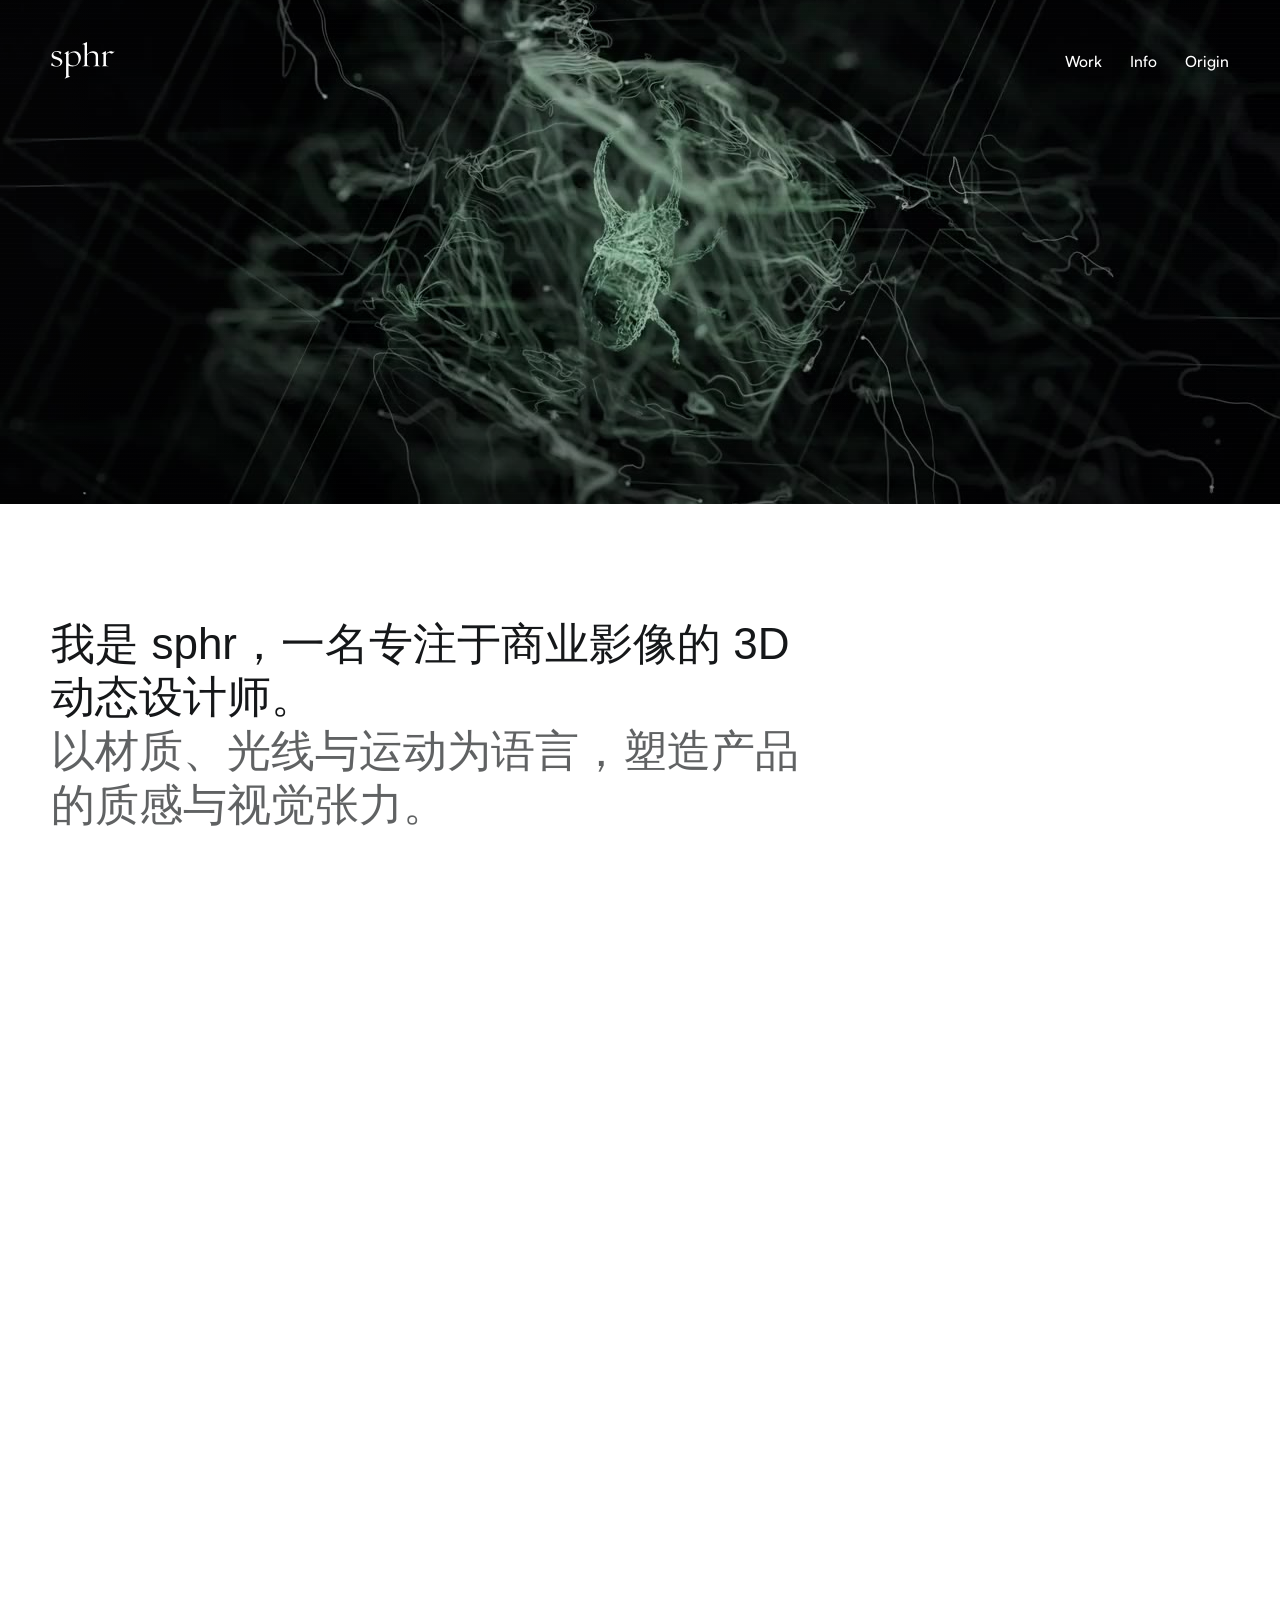
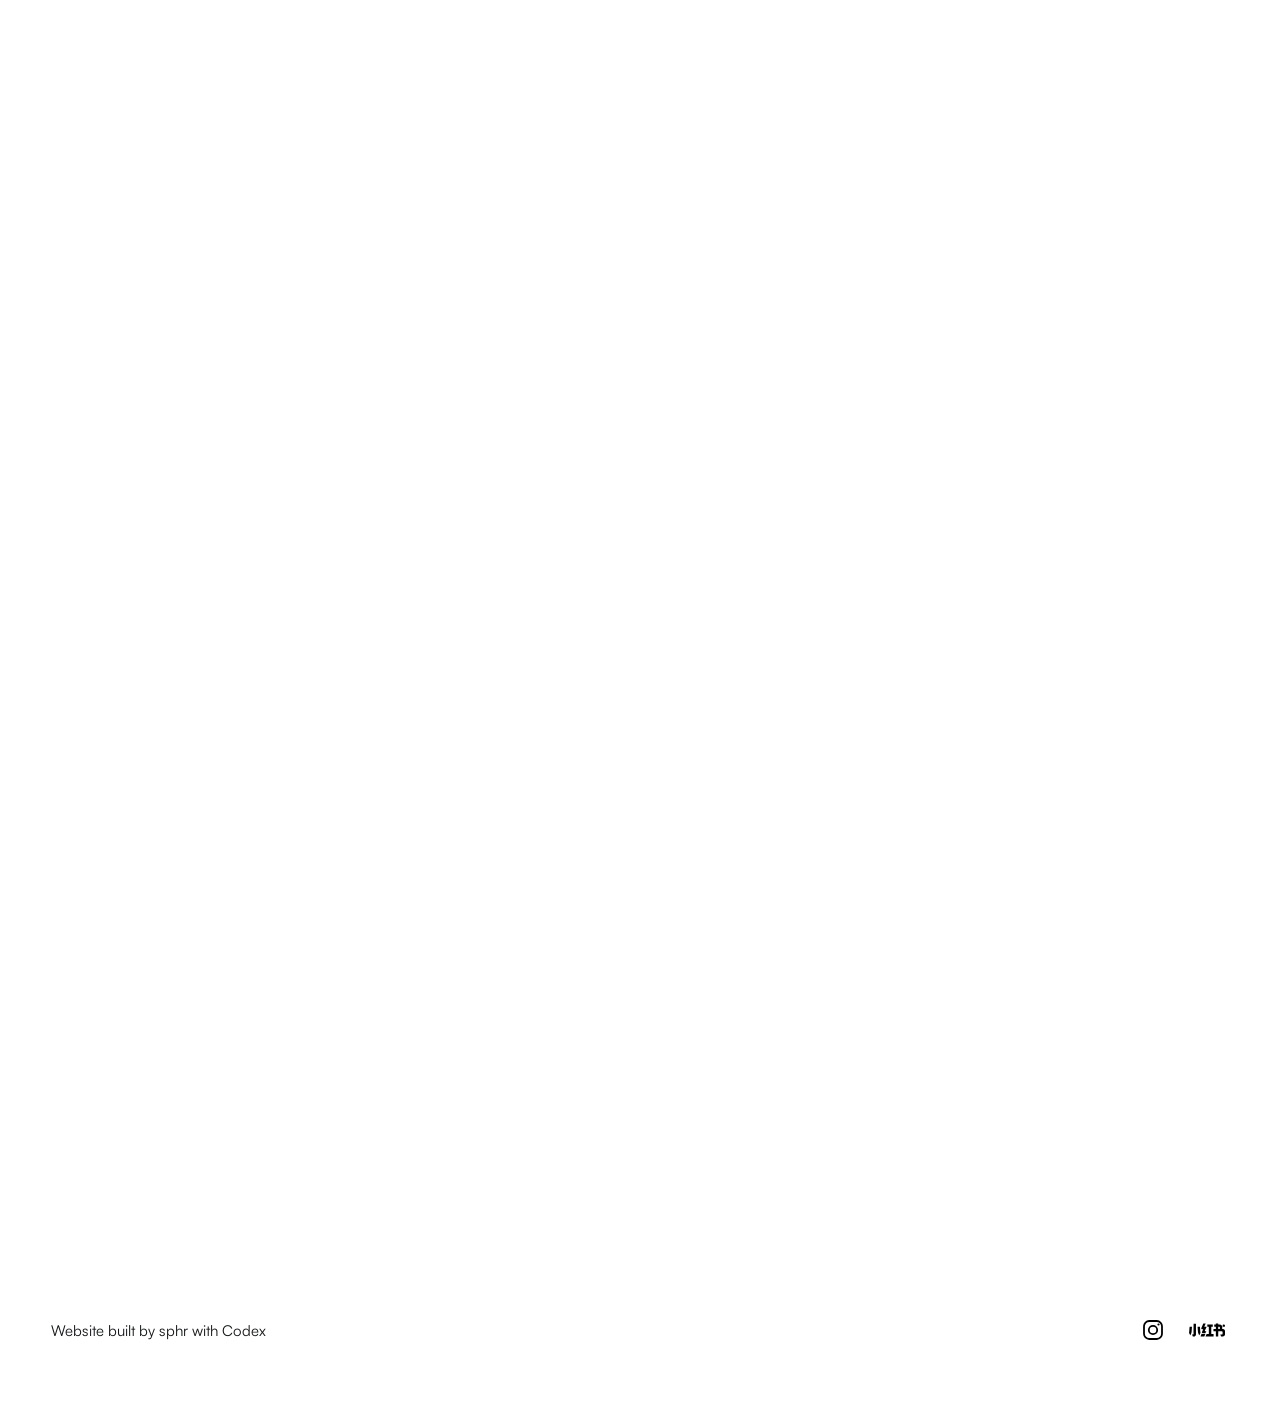
==== index.html @ 4fe64525 "Guard stalled startup and diagnose actual Safari page execution" ====
<!doctype html>
<html lang="zh-CN">
  <head>
    <meta charset="utf-8">
    <meta name="viewport" content="width=device-width, initial-scale=1">
    <title>sphr</title>
    <meta name="description" content="LvSchopenhauer's cinematic personal portfolio for design, technology and moving image work.">
    <link rel="icon" href="/assets/sphr.svg" type="image/svg+xml">
    <link rel="stylesheet" href="/css/styles.css?v=20261030-release">
    <link rel="stylesheet" href="/css/typography.css?v=20261030-release">
  </head>
  <body>
    <header class="site-header" data-header>
      <a class="brand" href="/" aria-label="Back to home">
        <img src="/assets/sphr.svg" alt="Sphr">
      </a>
      <button class="menu-toggle" type="button" aria-label="Toggle navigation" aria-expanded="false" aria-controls="primary-navigation" data-menu-toggle>
        <span></span>
        <span></span>
        <span></span>
      </button>
      <nav class="site-nav" id="primary-navigation" aria-label="Primary navigation" data-site-nav>
        <a href="/#moving">Work</a>
        <a href="/info">Info</a>
        <a href="/origin">Origin</a>
      </nav>
    </header>

    <main id="top" data-home-page>
      <section class="hero" aria-label="Portfolio hero">
        <div class="hero-media" data-hero-media aria-hidden="true">
          <video muted loop playsinline preload="none" poster="/assets/hero-poster.jpg">
            <source data-src="/assets/hero_new_compressed.mp4" type="video/mp4">
          </video>
          <div class="scanlines"></div>
        </div>
      </section>

      <section id="content" class="intro reveal">
        <h1>我是 sphr，一名专注于商业影像的 3D 动态设计师。</h1>
        <p>
          以材质、光线与运动为语言，塑造产品的质感与视觉张力。
        </p>
      </section>

      <section id="moving" class="work-grid" aria-label="Selected work">
        <article class="project-card reveal" data-project="eqlz" data-reveal="repeat-from-top">
          <a href="/eqlz">
            <span class="thumb cover-1"></span>
            <span class="caption">
              <strong>EQLZ</strong>
              <em>2023 Multidimensional</em>
            </span>
          </a>
        </article>
        <article class="project-card reveal" data-project="supernova" data-reveal="repeat-from-top">
          <a href="/supernova">
            <span class="thumb cover-2"></span>
            <span class="caption">
              <strong>Adidas</strong>
              <em>Supernova 2024</em>
            </span>
          </a>
        </article>
        <article class="project-card reveal" data-project="kolon" data-reveal="repeat-from-top">
          <a href="/kolon">
            <span class="thumb cover-3"></span>
            <span class="caption">
              <strong>KOLON</strong>
              <em>Move Alpha</em>
            </span>
          </a>
        </article>
        <article class="project-card reveal" data-project="auto" data-reveal="repeat-from-top">
          <a href="/auto">
            <span class="thumb cover-4"></span>
            <span class="caption">
              <strong>Auto China</strong>
              <em>ID.CODE</em>
            </span>
          </a>
        </article>
        <article class="project-card reveal" data-project="helena" data-reveal="repeat-from-top">
          <a href="/helena">
            <span class="thumb cover-5"></span>
            <span class="caption">
              <strong>Helena Rubinstein</strong>
              <em>Countdown Gift Box</em>
            </span>
          </a>
        </article>
        <article class="project-card reveal" data-project="361" data-reveal="repeat-from-top">
          <a href="/361">
            <span class="thumb cover-6"></span>
            <span class="caption">
              <strong>361</strong>
              <em>Breathing underwater</em>
            </span>
          </a>
        </article>
      </section>

      <section id="immersive" class="statement reveal">
        <h2>
          我的实践来自运动、汽车与美妆等领域的商业项目，参与内容涵盖视觉开发、动态图形、特效模拟、灯光渲染与后期合成。
          <span>我也持续通过个人实验，探索 3D 与 AI 辅助影像的制作方法。</span>
        </h2>
      </section>

      <footer class="home-footer" data-home-footer>
        <p class="credit">Website built by sphr with Codex</p>
        <nav class="social-links" aria-label="Social links">
          <a class="social-link-instagram" href="https://www.instagram.com/fbmarkkk/" target="_blank" rel="noopener noreferrer" aria-label="Instagram">
            <img src="/assets/social-instagram.svg" alt="" width="24" height="24">
          </a>
          <a class="social-link-xiaohongshu" href="https://xhslink.cn/o/3bJI2GT29qv" target="_blank" rel="noopener noreferrer" aria-label="小红书">
            <img src="/assets/social-xiaohongshu.svg" alt="" width="36" height="36">
          </a>
        </nav>
      </footer>

    </main>

    <main class="origin-page" data-origin-page hidden>
      <section class="origin-hero" aria-label="sphr origin">
        <p class="origin-index">Why Sphr</p>
        <div class="origin-hero-copy">
          <h1>
            <span class="latin">sphr</span> 来自 <span class="latin">Schopenhauer</span>。对我来说，他不只是一个我读过的哲学家。他更像是一个入口——让我第一次意识到，世界可以被用另一种角度观看。通过他，我开始重新理解欲望、痛苦、死亡和艺术。很多原本抽象的东西，变得更近、更重，也更真实。
          </h1>
        </div>
        <figure class="origin-hero-figure">
          <img src="/assets/origin/schopenhauer-portrait.jpg" alt="Arthur Schopenhauer portrait photograph by J. Schaefer, 1859">
        </figure>
      </section>
    </main>

    <main class="info-page" data-info-page hidden>
      <section class="info-portal" aria-label="Independent projects">
        <a class="verse-portal" href="https://verse.sphr.top/" target="_blank" rel="noopener noreferrer" aria-label="打开 Verse，另一个个人项目（新窗口）">
          <span class="verse-object" aria-hidden="true">
            <span class="verse-shadow"></span>
            <span class="verse-cube">
              <span class="verse-cube-face verse-cube-front"><span>v.</span></span>
              <span class="verse-cube-face verse-cube-back"></span>
              <span class="verse-cube-face verse-cube-right"></span>
              <span class="verse-cube-face verse-cube-left"></span>
              <span class="verse-cube-face verse-cube-top"></span>
              <span class="verse-cube-face verse-cube-bottom"></span>
            </span>
          </span>
          <span class="verse-label">
            <span class="verse-name">Verse <svg viewBox="0 0 16 16" aria-hidden="true"><path d="M4 12 12 4M4 4h8v8"/></svg></span>
            <span class="verse-address">verse.sphr.top</span>
          </span>
        </a>
      </section>
    </main>

    <main class="admin-page" data-admin-page hidden><p class="editor-loading">正在载入作品编辑器…</p></main>

    <main class="project-page" data-project-page hidden>
      <section class="project-hero" aria-label="Project motion preview">
        <div class="project-visual" data-project-visual>
          <img src="/assets/head2.png" alt="" data-project-image>
          <div class="scanlines"></div>
        </div>
        <a class="project-scroll" href="#project-story" aria-label="Scroll to project story"></a>
      </section>

      <section id="project-story" class="project-story">
        <h1>
          <span data-project-title>Project Title</span>
          <em data-project-service>Project Type</em>
        </h1>
        <div class="project-copy">
          <p data-project-copy>
            A focused project story about the approach, production logic and
            visual system.
          </p>
          <p data-project-secondary>
            The visual direction moves from fast experiments into a precise
            system: composition, material, motion rhythm and interface behavior
            are tested before the final experience is assembled.
          </p>
        </div>
        <div class="project-video iframe-wrapper standard-play">
          <iframe
            title="vimeo-player"
            data-project-video
            src="about:blank"
            width="640"
            height="360"
            frameborder="0"
            referrerpolicy="strict-origin-when-cross-origin"
            allow="autoplay; fullscreen; picture-in-picture; clipboard-write; encrypted-media; web-share"></iframe>
        </div>
      </section>

      <section class="project-custom-blocks" data-project-blocks hidden></section>

      <nav class="project-return" aria-label="Project navigation">
        <a href="/">回到主页</a>
      </nav>

    </main>

    <script id="startup-guard">
      (function () {
        var state = window.__sphrStartup = { version: '20261030-safari-startup', stage: 'html-ready', errors: [], fallback: false };
        function record(message, source) {
          if (state.errors.length >= 6) return;
          state.errors.push({ message: String(message || 'Unknown script error').slice(0, 240), source: source || '' });
        }
        window.addEventListener('error', function (event) {
          var target = event.target;
          if (target && target.tagName === 'SCRIPT') {
            record('Script resource failed', (target.getAttribute('src') || '').split('?')[0]);
          } else if (event.message) {
            record(event.message, event.filename && event.filename.indexOf(location.origin) === 0 ? event.filename.slice(location.origin.length).split('?')[0] : '');
          }
        }, true);
        window.addEventListener('unhandledrejection', function (event) {
          record(event.reason && event.reason.message ? event.reason.message : event.reason);
        });
        setTimeout(function () {
          if (document.body.classList.contains('loaded')) return;
          state.fallback = true;
          document.body.classList.add('loaded');
          var reveals = document.querySelectorAll('[data-home-page] .reveal');
          for (var index = 0; index < reveals.length; index++) reveals[index].classList.add('visible');
        }, 8000);
      }());
    </script>
    <script type="module" src="/js/main.js?v=20261030-safari-startup"></script>
  </body>
</html>
---- css/styles.css ----
@font-face {
  font-family: "Satoshi";
  src: url("/assets/fonts/satoshi/Satoshi-Light.woff2") format("woff2");
  font-weight: 300;
  font-style: normal;
  font-display: swap;
}

@font-face {
  font-family: "Satoshi";
  src: url("/assets/fonts/satoshi/Satoshi-Regular.woff2") format("woff2");
  font-weight: 400;
  font-style: normal;
  font-display: swap;
}

@font-face {
  font-family: "Satoshi";
  src: url("/assets/fonts/satoshi/Satoshi-Medium.woff2") format("woff2");
  font-weight: 500;
  font-style: normal;
  font-display: swap;
}

:root {
  --ink: #151719;
  --muted: rgba(21, 23, 25, 0.68);
  --paper: #fff;
  --white: #fff;
  --line: rgba(21, 23, 25, 0.18);
  --accent: #fe8076;
  --origin-bg: #191919;
  --origin-fg: #a3a3a3;
  --ease: cubic-bezier(0.165, 0.84, 0.44, 1);
  --pingfang: "PingFang SC", "PingFang TC", "Microsoft YaHei", "Noto Sans CJK SC", Arial, sans-serif;
  --satoshi: Satoshi, "Satoshi Regular", var(--pingfang);
}

.local-edit-link { position: fixed; bottom: 22px; right: 24px; z-index: 50; padding: 10px 16px; border: 1px solid #ffffff50; border-radius: 6px; color: #fff; background: #171b18dd; font: 12px/1.5 var(--satoshi); backdrop-filter: blur(10px); }
.local-edit-link[hidden] { display: none; }
.project-media-caption { margin: 12px 0 0; font: 13px/1.7 var(--pingfang); color: #b0b0b0; text-align: center; }
.project-video[hidden] { display: none; }
.editor-preview { scroll-behavior: auto; }

* {
  box-sizing: border-box;
}

html {
  scroll-behavior: smooth;
  overflow-x: hidden;
}

body {
  margin: 0;
  font-family: var(--satoshi);
  background: var(--paper);
  color: var(--ink);
  opacity: 0;
  overflow-x: hidden;
  transition: opacity 600ms ease;
}

body.loaded {
  opacity: 1;
}

body.project-active {
  background: #000;
}

body.origin-active {
  background: var(--origin-bg);
}

body.info-active {
  background: #191919;
}

body.admin-active {
  background: #f4f1eb;
}

html.menu-open,
body.menu-open {
  overflow: hidden;
}

a {
  color: inherit;
  text-decoration: none;
}

img {
  display: block;
  width: 100%;
}

.site-header {
  position: fixed;
  inset: 0 0 auto;
  z-index: 30;
  display: flex;
  align-items: center;
  justify-content: space-between;
  gap: 28px;
  padding: clamp(24px, 4vw, 42px) clamp(20px, 4vw, 52px);
  color: var(--white);
  pointer-events: none;
  transition: color 350ms ease, transform 650ms var(--ease), opacity 650ms var(--ease);
  transform: translateY(-24px);
  opacity: 0;
}

body.loaded .site-header {
  transform: translateY(0);
  opacity: 1;
}

.site-header.on-paper,
.site-header.case-mode {
  color: var(--ink);
}

body.project-active .site-header {
  color: var(--white);
}

body.origin-active .site-header {
  color: var(--origin-fg);
}

body.info-active .site-header {
  color: var(--white);
}

body.admin-active .site-header {
  color: var(--ink);
}

.brand {
  pointer-events: auto;
}

.brand {
  display: block;
  width: clamp(62px, 5vw, 82px);
  position: relative;
  z-index: 32;
  transition: opacity 300ms ease;
}

.brand img {
  display: block;
  width: 100%;
  height: auto;
  filter: invert(1);
  transition: filter 350ms ease;
}

.site-header.on-paper .brand img {
  filter: none;
}

body.origin-active .brand img {
  opacity: 0;
}

body.origin-active .brand::after {
  content: "";
  position: absolute;
  inset: 0;
  background: var(--origin-fg);
  mask: url("/assets/sphr.svg") center / contain no-repeat;
  -webkit-mask: url("/assets/sphr.svg") center / contain no-repeat;
  pointer-events: none;
}

body.info-active .site-header.on-paper .brand img,
body.info-active .brand img {
  opacity: 1;
  filter: invert(1);
}

body.info-active .brand::after {
  content: none;
}

.info-page {
  min-height: 100vh;
  background: #191919;
}

.info-portal {
  min-height: 100vh;
  min-height: 100svh;
  display: grid;
  place-items: center;
  padding: 140px 24px 90px;
  color: #e4e4df;
}

.verse-portal {
  --cube-size: clamp(140px, 18vw, 200px);
  --cube-depth: calc(var(--cube-size) / 2);
  display: grid;
  justify-items: center;
  gap: 56px;
  padding: 28px;
  border-radius: 4px;
}

.verse-portal:focus-visible {
  outline: 1px solid #e4e4df;
  outline-offset: 12px;
}

.verse-object {
  position: relative;
  display: block;
  width: calc(var(--cube-size) * 1.5);
  height: calc(var(--cube-size) * 1.5);
  perspective: 1000px;
}

.verse-shadow {
  position: absolute;
  left: 12%;
  bottom: -8%;
  width: 76%;
  height: 18%;
  background: #000;
  border-radius: 50%;
  filter: blur(18px);
  opacity: 0.4;
  transition: transform 700ms var(--ease), opacity 700ms var(--ease);
}

.verse-cube {
  position: absolute;
  inset: 0;
  margin: auto;
  width: var(--cube-size);
  height: var(--cube-size);
  transform-style: preserve-3d;
  transform: rotateX(-17deg) rotateY(-29deg) rotateZ(-3deg);
  transition: transform 900ms var(--ease);
}

.verse-cube-face {
  position: absolute;
  inset: 0;
  display: grid;
  place-items: center;
  backface-visibility: hidden;
  border: 1px solid rgba(255, 255, 255, 0.06);
}

.verse-cube-front {
  background: linear-gradient(145deg, #e0e1dc, #bfc2ba);
  transform: translateZ(var(--cube-depth));
}

.verse-cube-front > span {
  padding-bottom: 0.12em;
  color: #70766a;
  font-size: calc(var(--cube-size) * 0.24);
  font-weight: 400;
  letter-spacing: -0.06em;
}

.verse-cube-back { background: #9b9e95; transform: rotateY(180deg) translateZ(var(--cube-depth)); }
.verse-cube-right { background: #a3a79c; transform: rotateY(90deg) translateZ(var(--cube-depth)); }
.verse-cube-left { background: #8c9185; transform: rotateY(-90deg) translateZ(var(--cube-depth)); }
.verse-cube-top { background: linear-gradient(135deg, #f3f3ee, #d6d8d0); transform: rotateX(90deg) translateZ(var(--cube-depth)); }
.verse-cube-bottom { background: #858a7e; transform: rotateX(-90deg) translateZ(var(--cube-depth)); }

.verse-label {
  display: grid;
  justify-items: center;
  gap: 10px;
}

.verse-name {
  display: inline-flex;
  align-items: center;
  gap: 9px;
  font-size: 18px;
  font-weight: 400;
  letter-spacing: -0.02em;
}

.verse-name svg {
  width: 12px;
  height: 12px;
  fill: none;
  stroke: currentColor;
  stroke-width: 1.2;
}

.verse-address {
  color: #92968e;
  font-size: 11px;
  letter-spacing: 0.08em;
}

.verse-portal:focus-visible .verse-cube {
  transform: translateY(-10px) rotateX(-24deg) rotateY(-39deg) rotateZ(-1deg);
}

@media (hover: hover) and (pointer: fine) {
  .verse-portal:hover .verse-cube {
    transform: translateY(-10px) rotateX(-24deg) rotateY(-39deg) rotateZ(-1deg);
  }

  .verse-portal:hover .verse-shadow {
    transform: scale(0.9);
    opacity: 0.28;
  }
}

@media (prefers-reduced-motion: reduce) {
  .verse-portal:hover .verse-cube,
  .verse-portal:focus-visible .verse-cube {
    transform: rotateX(-17deg) rotateY(-29deg) rotateZ(-3deg);
  }
}

.admin-page {
  min-height: 100vh;
  background: #f4f1eb;
  color: var(--ink);
  padding: clamp(96px, 10vw, 140px) clamp(20px, 3vw, 42px) 64px;
}

.admin-shell {
  display: grid;
  grid-template-columns: minmax(150px, 190px) minmax(0, 1fr);
  gap: clamp(18px, 3vw, 42px);
  max-width: 1480px;
  margin: 0 auto;
}

.admin-toolbox {
  position: sticky;
  top: 96px;
  display: grid;
  gap: 10px;
}

.admin-toolbox p:first-child {
  margin: 0 0 12px;
  color: var(--muted);
  font-size: 13px;
  letter-spacing: 0.08em;
  text-transform: uppercase;
}

.admin-project-tabs {
  display: grid;
  gap: 6px;
  margin: 0 0 12px;
}

.admin-project-tabs button {
  justify-content: start;
  text-align: left;
}

.admin-project-tabs button.active {
  background: var(--ink);
  color: var(--white);
}

.admin-form {
  display: grid;
  gap: 18px;
  min-width: 0;
}

.admin-fields {
  display: none;
}

.admin-canvas {
  overflow: hidden;
  border-radius: 8px;
  background: #050505;
  color: var(--white);
  box-shadow: 0 24px 80px rgba(21, 23, 25, 0.16);
}

.admin-canvas.placing {
  cursor: crosshair;
}

.admin-placement-ghost {
  position: fixed;
  top: 0;
  left: 0;
  z-index: 999;
  display: grid;
  place-items: center;
  width: 118px;
  height: 54px;
  border: 1px dashed rgba(21, 23, 25, 0.64);
  border-radius: 4px;
  background: rgba(244, 241, 235, 0.92);
  color: var(--ink);
  font-size: 13px;
  pointer-events: none;
}

.admin-placement-ghost.image {
  width: 154px;
  height: 88px;
}

.admin-canvas-hero {
  position: relative;
  aspect-ratio: 16 / 9;
  min-height: 320px;
  overflow: hidden;
  background: #111;
}

.admin-canvas-hero img {
  width: 100%;
  height: 100%;
  object-fit: cover;
}

.admin-canvas-hero button {
  position: absolute;
  right: 18px;
  bottom: 18px;
  min-height: 40px;
  border: 1px solid rgba(255,255,255,0.72);
  border-radius: 6px;
  background: rgba(0,0,0,0.46);
  color: var(--white);
  font: inherit;
  font-size: 13px;
  padding: 11px 13px;
  cursor: pointer;
}

.admin-canvas-story {
  display: grid;
  place-items: center;
  padding: clamp(86px, 12vw, 150px) 0 clamp(96px, 14vw, 180px);
  text-align: center;
}

.admin-canvas-story h2 {
  margin: 0 0 24px;
  font-size: clamp(31px, 3.2vw, 40px);
  line-height: 1.05;
  font-weight: 400;
  letter-spacing: 0;
}

.admin-canvas-story h2 span,
.admin-canvas-story h2 em {
  display: block;
  font-style: normal;
}

.admin-canvas-story h2 em {
  margin-bottom: 10px;
  font-weight: 400;
  color: var(--white);
}

.admin-canvas-copy {
  max-width: 520px;
  font-family: var(--pingfang);
}

.admin-canvas-copy p {
  margin: 0 auto 30px;
  color: var(--white);
  font-size: clamp(16px, 1.25vw, 18px);
  font-weight: 350;
  line-height: 1.5;
}

[contenteditable="true"] {
  outline: 1px dashed transparent;
  outline-offset: 6px;
  cursor: text;
}

[contenteditable="true"]:focus {
  outline-color: rgba(255,255,255,0.62);
}

.admin-block-editor {
  display: grid;
  gap: 12px;
  padding: 0 clamp(20px, 5vw, 70px) clamp(48px, 7vw, 92px);
}

.admin-block-header {
  display: block;
}

.admin-block-header > span {
  color: var(--muted);
  font-size: 13px;
  letter-spacing: 0.06em;
  text-transform: uppercase;
}

.admin-toolbox button,
.admin-toolbox a {
  min-height: 34px;
  border: 1px solid rgba(21, 23, 25, 0.26);
  border-radius: 6px;
  background: transparent;
  color: var(--ink);
  font: inherit;
  font-size: 13px;
  padding: 8px 10px;
  cursor: pointer;
  text-align: center;
}

.admin-toolbox button.active {
  background: var(--ink);
  color: var(--white);
}

.admin-block-list {
  display: grid;
  grid-template-columns: repeat(2, minmax(0, 1fr));
  gap: clamp(18px, 2vw, 32px);
  min-height: 180px;
  padding: 12px 0;
}

.admin-block {
  position: relative;
  display: grid;
  grid-column: span var(--block-span, 2);
  justify-self: center;
  justify-items: center;
  gap: 10px;
  width: var(--block-width, 100%);
  padding: 8px;
  border: 1px dashed transparent;
  border-radius: 4px;
  background: transparent;
  cursor: grab;
}

.admin-block.image {
  width: 100%;
}

.admin-block.image.wide-image,
.admin-block.image.centered-image {
  grid-column: 1 / -1;
  width: var(--block-width, 100%);
}

.admin-block:focus-within,
.admin-block.dragging {
  border-color: rgba(255,255,255,0.44);
}

.admin-block.dragging {
  opacity: 0.42;
}

.admin-block-remove {
  position: absolute;
  top: -12px;
  right: -12px;
  z-index: 2;
  display: grid;
  place-items: center;
  width: 26px;
  height: 26px;
  padding: 0;
  border: 1px solid rgba(255,255,255,0.34);
  border-radius: 50%;
  background: rgba(5,5,5,0.72);
  color: rgba(255,255,255,0.92);
  font: inherit;
  font-family: Arial, sans-serif;
  font-size: 15px;
  line-height: 1;
  cursor: pointer;
  opacity: 0;
  pointer-events: none;
  backdrop-filter: blur(10px);
  transition: opacity 180ms ease, transform 180ms ease, border-color 180ms ease, background 180ms ease;
}

.admin-block:hover .admin-block-remove,
.admin-block:focus-within .admin-block-remove {
  opacity: 1;
  pointer-events: auto;
}

.admin-block-remove:hover {
  border-color: rgba(255,255,255,0.72);
  background: rgba(255,255,255,0.16);
  transform: scale(1.04);
}

.admin-block-text {
  width: 100%;
  min-height: 1.5em;
  border: 0;
  background: transparent;
  color: var(--white);
  font-family: var(--pingfang);
  font-size: var(--text-size, 24px);
  font-weight: var(--text-weight, 400);
  line-height: 1.5;
  padding: 6px;
  outline: none;
  text-align: center;
  white-space: pre-wrap;
}

.admin-block-text:focus {
  outline: 1px dashed rgba(255,255,255,0.5);
  outline-offset: 4px;
}

.admin-block-text:empty::before {
  content: attr(data-placeholder);
  color: rgba(255,255,255,0.36);
}

.admin-block-controls {
  display: none;
  grid-template-columns: repeat(2, minmax(86px, 1fr));
  gap: 8px;
  width: min(260px, 100%);
  color: rgba(255,255,255,0.54);
  font-size: 11px;
  letter-spacing: 0.08em;
  text-transform: uppercase;
}

.admin-block:focus-within .admin-block-controls {
  display: grid;
}

.admin-block-controls label {
  display: grid;
  gap: 5px;
}

.admin-block-controls input,
.admin-block-controls select,
.admin-size-control select {
  width: 100%;
  min-height: 30px;
  border: 1px solid rgba(255,255,255,0.22);
  border-radius: 4px;
  background: rgba(255,255,255,0.08);
  color: var(--white);
  font: inherit;
  font-size: 12px;
  padding: 4px 6px;
}

.admin-block label > span,
.admin-block .admin-upload span {
  color: rgba(255,255,255,0.54);
  font-size: 12px;
  letter-spacing: 0.08em;
  text-transform: uppercase;
}

.admin-block input[type="file"] {
  color: rgba(255,255,255,0.74);
  font: inherit;
  font-size: 13px;
}

.admin-block img,
.admin-block video {
  width: 100%;
  aspect-ratio: var(--image-ratio, 16 / 9);
  height: auto;
  object-fit: cover;
  background: #151719;
}

.admin-size-control {
  display: grid;
  gap: 6px;
  color: rgba(255,255,255,0.54);
  font-size: 12px;
  letter-spacing: 0.08em;
  text-transform: uppercase;
}

.admin-size-control input {
  width: 100%;
}

.admin-size-control input[type="range"] {
  cursor: ew-resize;
  touch-action: pan-x;
}

.admin-actions {
  display: flex;
  flex-wrap: wrap;
  gap: 10px;
  align-items: center;
}

.admin-actions button,
.admin-actions a {
  min-height: 42px;
  border: 1px solid var(--ink);
  border-radius: 6px;
  background: var(--ink);
  color: var(--white);
  font: inherit;
  font-size: 14px;
  line-height: 1;
  padding: 13px 16px;
  cursor: pointer;
}

.admin-actions button[type="button"],
.admin-actions a {
  background: transparent;
  color: var(--ink);
}

.admin-status {
  min-height: 22px;
  margin: 0;
  color: var(--muted);
  font-size: 14px;
}

.site-nav {
  display: flex;
  gap: clamp(18px, 2.2vw, 34px);
  pointer-events: auto;
  font-family: var(--satoshi);
  font-size: clamp(14px, 1.2vw, 17px);
  font-weight: 500;
  line-height: 1.2;
}

.site-nav a:hover {
  text-decoration: underline;
}

.menu-toggle {
  display: none;
  position: relative;
  z-index: 33;
  width: 34px;
  height: 24px;
  padding: 0;
  border: 0;
  background: transparent;
  color: inherit;
  cursor: pointer;
  pointer-events: auto;
}

.menu-toggle span {
  position: absolute;
  left: 0;
  width: 34px;
  height: 2px;
  background: currentColor;
  transition: transform 300ms ease, opacity 220ms ease, top 300ms ease;
}

.menu-toggle span:nth-child(1) {
  top: 1px;
}

.menu-toggle span:nth-child(2) {
  top: 11px;
}

.menu-toggle span:nth-child(3) {
  top: 21px;
}

.hero {
  position: relative;
  height: clamp(430px, 56vh, 660px);
  min-height: 0;
  overflow: visible;
  background: transparent;
  pointer-events: none;
}

.hero-media {
  position: fixed;
  top: 0;
  left: 0;
  width: 100%;
  height: clamp(430px, 56vh, 660px);
  z-index: 1;
  pointer-events: none;
  background: transparent;
  opacity: var(--hero-media-opacity, 1);
  will-change: opacity;
}

.hero-media video,
.hero-media img {
  display: block;
  width: 100%;
  height: 100%;
  object-fit: cover;
  object-position: center;
  transform: none;
  animation: none;
  filter: saturate(0.9) contrast(1.05);
}

.hero-media::after {
  content: "";
  position: absolute;
  inset: 0;
  z-index: 2;
  background: linear-gradient(180deg, rgba(0,0,0,0.18), rgba(0,0,0,0.08) 48%, rgba(0,0,0,0.38));
  pointer-events: none;
}

.scanlines {
  position: absolute;
  inset: 0;
  background:
    linear-gradient(90deg, rgba(255,255,255,0.04), transparent 28%, rgba(255,255,255,0.02) 52%, transparent),
    repeating-linear-gradient(0deg, rgba(255,255,255,0.03), rgba(255,255,255,0.03) 1px, transparent 1px, transparent 5px);
  mix-blend-mode: screen;
  opacity: calc(0.26 * var(--hero-media-opacity, 1));
  animation: shimmer 9s linear infinite;
}

main,
.site-footer {
  position: relative;
  z-index: 3;
  background: transparent;
}

.intro,
.work-grid,
.statement,
.social-links,
.research-block,
.contact-cta,
.site-footer {
  position: relative;
  z-index: 3;
}

.intro {
  font-family: var(--pingfang);
  padding: clamp(76px, 8.8vw, 116px) 4vw clamp(64px, 8.2vw, 108px);
}

.intro h1,
.intro p {
  max-width: 790px;
  margin: 0;
  font-size: clamp(30px, 3.55vw, 44px);
  line-height: 1.22;
  font-weight: 400;
  letter-spacing: 0;
}

.intro h1 {
  font-weight: 500;
}

.intro p {
  color: var(--muted);
  font-weight: 300;
}

.work-grid {
  display: flex;
  flex-wrap: wrap;
  align-items: flex-start;
  width: 100%;
  margin: 0;
  column-gap: clamp(20px, 2.25vw, 72px);
  row-gap: 0;
  padding: clamp(72px, 8vw, 118px) 4vw clamp(54px, 7vw, 92px);
  overflow: visible;
}

.project-card {
  flex: 0 0 calc((100% - clamp(20px, 2.25vw, 72px)) / 2);
  min-width: 0;
  padding: 0;
}

.project-card:nth-child(odd) {
  margin-top: clamp(-110px, -7.8vw, -74px);
}

.project-card:nth-child(even) {
  margin-top: clamp(74px, 7.8vw, 110px);
}

.project-card:first-child {
  margin-top: clamp(-96px, -6.8vw, -64px);
}

.project-card a {
  display: block;
  width: 100%;
  aspect-ratio: 16 / 9;
  padding: 0;
  border: 0;
  background: #25282b;
  color: var(--white);
  cursor: pointer;
  position: relative;
  overflow: clip;
  text-align: left;
  font: inherit;
  isolation: isolate;
  transform: translateZ(0);
  transition: transform 300ms ease-in-out;
}

.thumb {
  display: block;
  height: 100%;
  background-size: cover;
  background-position: center;
  background-repeat: no-repeat;
  transform: scale(1);
  transition: transform 4s ease-in-out, opacity 350ms ease, filter 350ms ease;
  will-change: transform;
}

.cover-1 { background-image: url("../assets/covers/cover_1.png"); background-position: 50% 50%; }
.cover-2 { background-image: url("../assets/covers/cover_2.png"); background-position: 50% 50%; }
.cover-3 { background-image: url("../assets/covers/cover_3.png"); background-position: 52% 50%; }
.cover-4 { background-image: url("../assets/covers/cover_4.png"); background-position: 50% 48%; }
.cover-5 { background-image: url("../assets/covers/cover_5.png"); background-position: 48% 50%; }
.cover-6 {
  background-image: url("../assets/covers/cover_6.png");
  background-size: calc(100% * 1094 / 1074) auto;
  background-position: right center;
}

.project-card a::after {
  content: "";
  position: absolute;
  inset: 0;
  z-index: 1;
  background:
    linear-gradient(180deg, rgba(0,0,0,0.02) 35%, rgba(0,0,0,0.66) 100%),
    linear-gradient(90deg, rgba(0,0,0,0.34), transparent 52%);
  opacity: 0.82;
  transition: opacity 450ms ease;
  pointer-events: none;
}

.project-card a:hover,
.project-card a:focus-visible {
  transform: translateZ(0);
  outline: 0;
}

.project-card a:hover::after,
.project-card a:focus-visible::after {
  opacity: 1;
}

.project-card a:hover .thumb,
.project-card a:focus-visible .thumb {
  transform: scale(1.095);
  filter: contrast(1.06) saturate(1.04);
}

.caption {
  position: absolute;
  left: clamp(26px, 3vw, 36px);
  bottom: clamp(22px, 3vw, 30px);
  z-index: 2;
  display: flex;
  flex-direction: column;
  gap: 0;
  max-width: calc(100% - clamp(52px, 6vw, 72px));
  font-size: clamp(24px, 2vw, 30px);
  line-height: 1.28;
  transform: translateY(0);
  transition: transform 450ms ease, opacity 350ms ease;
}

.caption strong,
.caption em {
  font-style: normal;
  font-weight: 300;
  text-shadow: 0 8px 30px rgba(0,0,0,0.35);
}

.caption em {
  position: relative;
  width: max-content;
  max-width: 100%;
  color: rgba(255,255,255,0.9);
}

.caption em::after {
  content: "";
  position: absolute;
  left: 0;
  right: 0;
  bottom: -7px;
  height: 2px;
  background: #2f8cff;
  opacity: 0;
  transition: opacity 260ms ease;
}

.project-card a:hover .caption,
.project-card a:focus-visible .caption {
  transform: translateY(0);
}

.project-card a:hover .caption em::after,
.project-card a:focus-visible .caption em::after {
  opacity: 1;
}

.statement {
  font-family: var(--pingfang);
  padding: clamp(52px, 7.4vw, 96px) 4vw;
}

.statement h2 {
  max-width: 790px;
  margin: 0;
  font-size: clamp(30px, 3.55vw, 44px);
  line-height: 1.22;
  font-weight: 500;
  letter-spacing: 0;
}

.contact-cta h2 {
  max-width: 920px;
  margin: 0;
  font-size: clamp(31px, 4.2vw, 60px);
  line-height: 1.18;
  font-weight: 500;
}

.statement span {
  display: block;
  color: var(--muted);
  font-weight: 300;
}

.home-footer {
  display: flex;
  justify-content: space-between;
  align-items: center;
  gap: 24px;
  padding: 0 4vw clamp(28px, 4vw, 52px);
}

.social-links {
  display: flex;
  justify-content: flex-end;
  align-items: center;
  gap: 10px;
  padding: 0 4vw clamp(28px, 4vw, 52px);
}

.home-footer .social-links {
  padding: 0;
}

.social-links a {
  display: inline-flex;
  align-items: center;
  justify-content: center;
  width: 44px;
  height: 44px;
  border-radius: 8px;
  color: var(--ink);
  transition: opacity 160ms ease;
}

.social-links img {
  width: 24px;
  height: 24px;
  display: block;
  object-fit: contain;
}

.social-link-xiaohongshu img {
  width: 36px;
  height: 36px;
}

.social-links a:hover,
.social-links a:focus-visible {
  opacity: 0.62;
}

.social-links a:focus-visible {
  outline: 2px solid currentColor;
  outline-offset: 2px;
}

.research-block {
  display: grid;
  grid-template-columns: repeat(2, minmax(0, 1fr));
  gap: 4vw;
  width: 100%;
  max-width: 1440px;
  margin: 0 auto;
  padding: 0 4vw clamp(52px, 7vw, 88px);
}

.research-block div {
  border-top: 1px solid var(--line);
  padding-top: 20px;
}

.research-block p,
.research-block li,
.site-footer p,
.site-footer a {
  font-size: clamp(17px, 1.7vw, 22px);
  line-height: 1.45;
}

.research-block p {
  margin: 0 0 20px;
  color: var(--muted);
}

.research-block ul {
  margin: 0;
  padding: 0;
  list-style: none;
}

.research-block li {
  margin: 6px 0;
}

.contact-cta {
  padding: clamp(48px, 6.8vw, 86px) 4vw;
}

.contact-cta a {
  border-bottom: 0.08em solid var(--accent);
}

.origin-page {
  min-height: 100vh;
  background: var(--origin-bg);
  color: var(--origin-fg);
  font-family: var(--pingfang);
  --origin-margin: 20px;
  --origin-gutter: 20px;
  --origin-grid: calc(100vw - (var(--origin-margin) * 2));
  --origin-col: calc((var(--origin-grid) + var(--origin-gutter)) / 4);
  --origin-col-1: calc((var(--origin-col) * 1) - var(--origin-gutter));
  --origin-col-3: calc((var(--origin-col) * 3) - var(--origin-gutter));
  --origin-section-top: 170px;
  --origin-section-gap: 100px;
}

.origin-page p,
.origin-page h1,
.origin-page h2,
.origin-page figure {
  margin: 0;
}

.origin-page figure {
  min-width: 0;
}

.origin-page img {
  width: 100%;
  height: 100%;
  object-fit: cover;
  background: #242424;
}

.latin {
  font-family: var(--satoshi);
}

.origin-index {
  color: var(--origin-fg);
  font-family: var(--satoshi);
  font-size: clamp(12px, 1vw, 14px);
  font-weight: 400;
  line-height: 1.2;
  letter-spacing: 0.08em;
  text-transform: uppercase;
}

.origin-hero > .origin-index {
  width: var(--origin-col-1);
  padding-top: 0.18em;
  color: var(--origin-fg);
  font-size: clamp(20px, 2.1vw, 36px);
  font-weight: 500;
  line-height: 1.2;
  letter-spacing: 0;
  text-transform: none;
}

.origin-hero {
  display: flex;
  flex-wrap: wrap;
  align-items: flex-start;
  gap: 0 var(--origin-gutter);
  padding: var(--origin-section-top) var(--origin-margin) var(--origin-section-gap);
}

.origin-hero-copy {
  flex: 1 1 0;
  max-width: none;
  margin-bottom: var(--origin-section-gap);
}

.origin-hero-copy h1 {
  max-width: none;
  font-size: clamp(22px, 2vw, 34px);
  line-height: 1.42;
  font-weight: 500;
  letter-spacing: 0;
}

.origin-hero-copy h1 .latin {
  display: inline;
  font-family: var(--satoshi);
  font-weight: 500;
}

.origin-hero-copy > p:last-child {
  max-width: 680px;
  margin-top: clamp(32px, 4.6vw, 64px);
  color: var(--muted);
  font-size: clamp(20px, 1.9vw, 28px);
  line-height: 1.44;
  font-weight: 300;
}

.origin-hero-figure {
  flex: 0 0 var(--origin-col-3);
  width: var(--origin-col-3);
  max-width: none;
  margin: 0 0 var(--origin-section-gap);
}

.origin-hero-figure img {
  aspect-ratio: 4 / 3;
  filter: grayscale(1) contrast(1.05);
  object-position: center 8%;
}

.origin-page figcaption {
  max-width: 420px;
  margin-top: 12px;
  color: var(--origin-fg);
  font-family: var(--satoshi);
  font-size: clamp(11px, 0.85vw, 13px);
  line-height: 1.45;
}

.origin-thesis {
  display: grid;
  grid-template-columns: repeat(12, minmax(0, 1fr));
  column-gap: clamp(16px, 2.4vw, 34px);
  padding: clamp(70px, 9vw, 128px) 4vw;
  border-top: 1px solid var(--line);
  border-bottom: 1px solid var(--line);
}

.origin-thesis > .origin-index {
  grid-column: 1 / 4;
  padding-top: clamp(8px, 0.8vw, 12px);
}

.origin-thesis > div {
  grid-column: 4 / 12;
  max-width: 980px;
}

.origin-thesis h2 {
  font-size: clamp(28px, 4.3vw, 64px);
  line-height: 1.12;
  font-weight: 400;
  letter-spacing: 0;
}

.origin-thesis div p {
  max-width: 680px;
  margin-top: clamp(28px, 4vw, 54px);
  color: var(--muted);
  font-size: clamp(19px, 1.75vw, 26px);
  line-height: 1.48;
  font-weight: 300;
}

.origin-wordmark {
  padding: clamp(72px, 9vw, 130px) 4vw;
  overflow: hidden;
  border-bottom: 1px solid var(--line);
}

.origin-wordmark p,
.origin-wordmark strong,
.origin-wordmark em {
  display: block;
  margin: 0;
  font-family: var(--satoshi);
  line-height: 0.92;
  letter-spacing: 0;
}

.origin-wordmark p {
  color: rgba(21, 23, 25, 0.22);
  font-size: clamp(38px, 7.8vw, 118px);
  font-weight: 300;
  white-space: nowrap;
}

.origin-wordmark span {
  display: block;
  width: clamp(72px, 9vw, 132px);
  height: 1px;
  margin: clamp(24px, 4vw, 54px) 0;
  background: var(--ink);
}

.origin-wordmark strong {
  color: var(--ink);
  font-size: clamp(72px, 15vw, 230px);
  font-weight: 400;
  white-space: nowrap;
}

.origin-wordmark em {
  margin-top: clamp(18px, 2.8vw, 40px);
  color: rgba(21, 23, 25, 0.42);
  font-size: clamp(38px, 8vw, 120px);
  font-style: normal;
  font-weight: 300;
}

.origin-concepts {
  display: grid;
  grid-template-columns: repeat(12, minmax(0, 1fr));
  gap: clamp(36px, 5vw, 78px) clamp(16px, 2.4vw, 34px);
  padding: clamp(82px, 10vw, 144px) 4vw clamp(70px, 9vw, 120px);
}

.origin-concept {
  border-top: 1px solid var(--line);
  padding-top: clamp(16px, 2vw, 26px);
}

.origin-concept:nth-child(1),
.origin-concept:nth-child(3) {
  grid-column: 1 / 6;
}

.origin-concept:nth-child(2),
.origin-concept:nth-child(4) {
  grid-column: 8 / 13;
  transform: translateY(clamp(32px, 5vw, 72px));
}

.origin-concept span {
  display: block;
  color: rgba(21, 23, 25, 0.48);
  font-family: var(--satoshi);
  font-size: clamp(12px, 0.95vw, 14px);
  font-weight: 400;
  line-height: 1.2;
  letter-spacing: 0.08em;
  text-transform: uppercase;
}

.origin-concept h2 {
  margin-top: clamp(24px, 3vw, 38px);
  font-size: clamp(31px, 4.2vw, 62px);
  line-height: 1.04;
  font-weight: 500;
  letter-spacing: 0;
}

.origin-concept p {
  max-width: 580px;
  margin-top: clamp(18px, 2vw, 28px);
  color: var(--muted);
  font-size: clamp(17px, 1.45vw, 22px);
  line-height: 1.55;
  font-weight: 300;
}

.origin-archive {
  display: grid;
  grid-template-columns: repeat(12, minmax(0, 1fr));
  column-gap: clamp(16px, 2.4vw, 34px);
  row-gap: clamp(42px, 6vw, 86px);
  padding: clamp(70px, 9vw, 126px) 4vw;
  background: #efefed;
}

.origin-archive-item {
  color: var(--ink);
}

.origin-archive-book {
  grid-column: 1 / 7;
}

.origin-archive-book img {
  aspect-ratio: 1.24 / 1;
  object-fit: cover;
  object-position: center;
  filter: saturate(0.82) contrast(1.02);
}

.origin-archive-note {
  grid-column: 8 / 13;
  align-self: center;
  padding: clamp(8px, 2vw, 22px) 0;
}

.origin-archive-note h2 {
  margin-top: clamp(18px, 2.5vw, 32px);
  font-size: clamp(38px, 5.8vw, 86px);
  line-height: 0.98;
  font-weight: 400;
}

.origin-archive-note p:last-child {
  max-width: 520px;
  margin-top: clamp(22px, 3vw, 38px);
  color: var(--muted);
  font-size: clamp(18px, 1.55vw, 23px);
  line-height: 1.52;
  font-weight: 300;
}

.origin-archive-portrait {
  grid-column: 7 / 11;
}

.origin-archive-portrait img {
  aspect-ratio: 3 / 4;
  object-fit: contain;
  filter: grayscale(1) contrast(1.08);
}

.origin-close {
  padding: clamp(82px, 11vw, 160px) 4vw clamp(92px, 12vw, 170px);
}

.origin-close h2 {
  max-width: 1040px;
  font-size: clamp(42px, 6.8vw, 104px);
  line-height: 1.03;
  font-weight: 500;
  letter-spacing: 0;
}

.origin-close h2 span {
  display: block;
  color: var(--muted);
  font-weight: 300;
}

.project-page {
  position: relative;
  z-index: 3;
  min-height: 100vh;
  padding-top: 500px;
  background: #000;
  color: var(--white);
}

.project-hero {
  position: fixed;
  top: 0;
  left: 0;
  z-index: 1;
  width: 100%;
  height: 500px;
  overflow: hidden;
  background: #000;
}

.project-hero::after {
  content: "";
  position: absolute;
  inset: 0;
  z-index: 1;
  background: #000;
  opacity: calc(1 - var(--project-overlay-opacity, 1));
  pointer-events: none;
}

.project-visual {
  position: absolute;
  inset: 0;
  overflow: hidden;
  background: #000;
  will-change: opacity;
}

.project-visual img {
  height: 100%;
  object-fit: cover;
  object-position: center;
}

/* Remove the 20px gray strip baked into the left of this 1094px source. */
.project-visual img[src="/assets/covers/cover_6.png"] {
  width: calc(100% * 1094 / 1074);
  max-width: none;
  margin-left: calc(-100% * 20 / 1074);
}

.project-visual::after {
  content: "";
  position: absolute;
  inset: 0;
  background:
    linear-gradient(90deg, rgba(0,0,0,0.12), transparent 36%, rgba(255,255,255,0.18)),
    linear-gradient(180deg, transparent 68%, rgba(0,0,0,0.36));
  pointer-events: none;
}

.project-visual .scanlines {
  display: none;
}

.project-visual-b img,
.project-visual-c img,
.project-visual-d img,
.project-visual-e img,
.project-visual-f img {
  filter: none;
}

.project-scroll {
  position: absolute;
  left: 50%;
  bottom: 24px;
  z-index: 3;
  width: 18px;
  height: 18px;
  border-right: 1px solid var(--white);
  border-bottom: 1px solid var(--white);
  transform: translateX(-50%) rotate(45deg);
  will-change: opacity, transform;
}

.project-story {
  position: relative;
  z-index: 2;
  min-height: 54vh;
  display: grid;
  place-items: center;
  padding: clamp(86px, 12vw, 150px) 0 clamp(96px, 14vw, 180px);
  background: #000;
  text-align: center;
}

.eyebrow {
  margin: 0 0 12px;
  color: rgba(255,255,255,0.62);
  font-size: clamp(13px, 1vw, 15px);
}

.project-story h1 {
  margin: 0 0 24px;
  font-size: clamp(31px, 3.2vw, 40px);
  line-height: 1.05;
  font-weight: 400;
  letter-spacing: 0;
}

.project-story h1 span,
.project-story h1 em {
  display: block;
  font-style: normal;
}

.project-story h1 em {
  margin-bottom: 10px;
  font-weight: 400;
  color: var(--white);
}

.project-copy {
  max-width: 520px;
  font-family: var(--pingfang);
}

.project-copy p {
  margin: 0 auto 30px;
  font-size: clamp(16px, 1.25vw, 18px);
  font-weight: 350;
  line-height: 1.5;
  color: var(--white);
}

.project-video {
  position: relative;
  width: 100%;
  max-width: 100%;
  height: 0;
  padding-bottom: 56.25%;
  margin-top: clamp(90px, 11.7vw, 175px);
  background: #000;
  overflow: hidden;
}

.project-video iframe {
  display: block;
  position: absolute;
  top: 0;
  left: 0;
  width: 100%;
  height: 100%;
  border: 0;
}

.project-custom-blocks {
  position: relative;
  z-index: 2;
  display: grid;
  grid-template-columns: repeat(2, minmax(0, 1fr));
  column-gap: clamp(18px, 2vw, 32px);
  row-gap: clamp(96px, 11vw, 160px);
  width: 100%;
  max-width: 1180px;
  margin: 0 auto;
  padding: 0 4vw clamp(70px, 9vw, 120px);
  background: #000;
}

.project-custom-blocks[hidden] {
  display: none;
}

.project-custom-blocks.has-custom-spacing {
  --project-row-gap: clamp(96px, 11vw, 160px);
  row-gap: 0;
}

.project-custom-blocks.has-custom-spacing > .project-custom-block {
  margin-bottom: var(--block-gap-after, var(--project-row-gap));
}

.project-custom-block {
  grid-column: span var(--block-span, 2);
  max-width: 980px;
  width: var(--block-width, 100%);
  margin: 0 auto;
  color: var(--white);
}

.project-custom-block.image,
.project-custom-block.video {
  width: 100%;
}

.project-custom-block.image.wide-image,
.project-custom-block.image.centered-image,
.project-custom-block.video.wide-image,
.project-custom-block.video.centered-image {
  grid-column: 1 / -1;
  width: var(--block-width, 100%);
}

.project-custom-block.text {
  grid-column: 1 / -1;
  max-width: 520px;
  text-align: center;
}

.project-custom-block.text p {
  margin: 0;
  white-space: pre-wrap;
}

.project-custom-block.text.is-heading {
  font-family: var(--satoshi);
  font-size: clamp(31px, 3.2vw, 40px);
  font-weight: 400;
  line-height: 1.05;
  letter-spacing: 0;
  color: var(--white);
}

.project-custom-block.text.is-body {
  font-family: var(--pingfang);
  font-size: clamp(16px, 1.25vw, 18px);
  font-weight: 350;
  line-height: 1.5;
  letter-spacing: 0;
  color: var(--white);
}

.project-custom-block.text.is-heading:not(.has-custom-spacing-after) + .project-custom-block.text.is-body {
  margin-top: clamp(-112px, -7.5vw, -64px);
}

.project-custom-block.image img,
.project-custom-block.video video {
  width: 100%;
  aspect-ratio: var(--image-ratio, 16 / 9);
  height: auto;
  display: block;
  object-fit: cover;
  background: #111;
}

/* These three source boards contain baked-in gray strips. Correct their display
   without changing the archived artwork or the editor's content settings. */
.project-custom-block.image img[src="/assets/projects/361/04-ee1c3e223952027.680233fb20de0.webp"] {
  aspect-ratio: 1920 / 1073;
  object-fit: contain;
  object-position: top;
  background: #797979;
}

.project-custom-block.image img[src="/assets/projects/361/02-06e8ae223952027.680233fb223ee.webp"] {
  aspect-ratio: 1920 / 744;
  object-position: bottom;
}

.project-custom-block.image img[src="/assets/projects/361/06-1f254f223952027.680233fb23016.webp"] {
  aspect-ratio: 1920 / 722;
  object-position: bottom;
}

.project-return {
  position: relative;
  z-index: 2;
  display: grid;
  place-items: center;
  padding: clamp(72px, 10vw, 140px) 4vw clamp(86px, 11vw, 150px);
  background: #000;
  text-align: center;
}

.project-return a {
  position: relative;
  display: inline-block;
  justify-self: center;
  width: max-content;
  color: var(--white);
  font-family: var(--pingfang);
  font-size: 17px;
  font-weight: 400;
  line-height: 1.38;
  letter-spacing: 0;
  text-decoration: none;
}

.project-return a::after {
  content: "";
  position: absolute;
  left: 0;
  right: 0;
  bottom: -0.25em;
  height: 2px;
  background: #2f8cff;
}

.project-return a:hover,
.project-return a:focus-visible {
  color: var(--white);
}

.site-footer {
  display: grid;
  grid-template-columns: repeat(4, minmax(0, 1fr));
  width: 100%;
  max-width: 1440px;
  margin: 0 auto;
  gap: 3vw;
  padding: clamp(64px, 8vw, 110px) 4vw 42px;
}

.site-footer h3 {
  margin: 0 0 16px;
  font-size: clamp(19px, 2vw, 25px);
  font-weight: 600;
}

.site-footer p,
.site-footer a {
  display: block;
  margin: 4px 0;
  color: var(--muted);
}

.site-footer a:hover {
  color: var(--ink);
  text-decoration: underline;
}

.credit {
  margin: 0;
  color: var(--ink);
  font-size: 15px;
  font-weight: 400;
  line-height: 1;
}

.reveal {
  opacity: 0;
  transform: translateY(56px);
  transition: opacity 720ms ease, transform 900ms var(--ease);
}

.project-card.reveal {
  transform: translateY(72px);
  transition: opacity 650ms ease, transform 780ms ease;
}

.project-card.reveal:nth-child(2n) {
  transition-delay: 80ms;
}

.project-card.reveal:nth-child(3n) {
  transition-delay: 140ms;
}

.reveal.visible {
  opacity: 1;
  transform: translateY(0);
}

@keyframes drift {
  from { transform: scale(1.06) translate3d(-1.2%, -1%, 0); }
  to { transform: scale(1.12) translate3d(1.8%, 1%, 0); }
}

@keyframes shimmer {
  from { transform: translateX(-4%); }
  to { transform: translateX(4%); }
}

@media (max-width: 1349px) {
  .site-footer {
    grid-template-columns: repeat(2, minmax(0, 1fr));
    gap: 34px 4vw;
  }
}

@media (min-width: 1440px) {
  .origin-page {
    --origin-margin: 40px;
    --origin-gutter: 32px;
    --origin-grid: calc(100vw - (var(--origin-margin) * 2));
    --origin-col: calc((var(--origin-grid) + var(--origin-gutter)) / 4);
    --origin-col-1: calc((var(--origin-col) * 1) - var(--origin-gutter));
    --origin-col-3: calc((var(--origin-col) * 3) - var(--origin-gutter));
    --origin-section-top: 290px;
    --origin-section-gap: 150px;
  }
}

@media (max-width: 1023px) {
  .site-header {
    align-items: flex-start;
  }

  .site-header.menu-open {
    color: var(--ink);
  }

  .site-header.menu-open .brand {
    opacity: 0;
    pointer-events: none;
  }

  .site-header.menu-open .menu-toggle span:nth-child(1) {
    top: 11px;
    transform: rotate(45deg);
  }

  .site-header.menu-open .menu-toggle span:nth-child(2) {
    opacity: 0;
  }

  .site-header.menu-open .menu-toggle span:nth-child(3) {
    top: 11px;
    transform: rotate(-45deg);
  }

  .menu-toggle {
    display: block;
  }

  .site-nav {
    position: fixed;
    inset: 0;
    z-index: 31;
    display: flex;
    flex-direction: column;
    align-items: center;
    justify-content: center;
    gap: clamp(18px, 4vw, 32px);
    width: 100%;
    height: 100vh;
    height: 100dvh;
    padding: 96px 24px;
    background: #e0dede;
    color: var(--ink);
    font-size: clamp(28px, 7vw, 48px);
    font-weight: 500;
    line-height: 1.08;
    text-align: center;
    opacity: 0;
    visibility: hidden;
    pointer-events: none;
    transition: opacity 300ms ease, visibility 0s linear 300ms;
  }

  .site-header.menu-open .site-nav {
    opacity: 1;
    visibility: visible;
    pointer-events: auto;
    transition-delay: 0s;
  }

  .site-nav a {
    opacity: 0;
    transform: translateY(16px);
    transition: opacity 360ms ease, transform 420ms var(--ease);
  }

  .site-header.menu-open .site-nav a {
    opacity: 1;
    transform: translateY(0);
  }

  .site-header.menu-open .site-nav a:nth-child(2) {
    transition-delay: 70ms;
  }

  .site-header.menu-open .site-nav a:nth-child(3) {
    transition-delay: 140ms;
  }

  .site-header.menu-open .site-nav a:nth-child(4) {
    transition-delay: 210ms;
  }

  .work-grid {
    row-gap: 18px;
  }

  .project-card,
  .project-card.span-large,
  .project-card.span-wide {
    flex-basis: 100%;
    grid-column: 1;
    margin-top: 0;
    padding: 0;
  }

  .project-card:nth-child(odd),
  .project-card:nth-child(even),
  .project-card:first-child,
  .project-card:nth-child(2),
  .project-card:nth-child(3),
  .project-card:nth-child(5) {
    margin-top: 0;
  }

  .origin-hero,
  .origin-thesis,
  .origin-concepts,
  .origin-archive {
    grid-template-columns: repeat(6, minmax(0, 1fr));
  }

  .origin-hero {
    display: flex;
    padding-top: var(--origin-section-top);
  }

  .origin-hero > .origin-index {
    font-size: clamp(20px, 2.6vw, 26px);
  }

  .origin-hero-copy {
    max-width: none;
  }

  .origin-hero-copy h1 {
    font-size: clamp(22px, 3.2vw, 32px);
    max-width: none;
  }

  .origin-hero-figure {
    max-width: none;
  }

  .origin-hero-figure img {
    aspect-ratio: 4 / 3;
    object-position: center 8%;
  }

  .origin-thesis > .origin-index,
  .origin-thesis > div {
    grid-column: 1 / 7;
  }

  .origin-concept:nth-child(1),
  .origin-concept:nth-child(2),
  .origin-concept:nth-child(3),
  .origin-concept:nth-child(4),
  .origin-archive-book,
  .origin-archive-note,
  .origin-archive-portrait {
    grid-column: 1 / 7;
    transform: none;
  }

  .origin-archive-portrait {
    max-width: 62vw;
    margin-left: auto;
  }
}

@media (max-width: 767px) {
  .hero {
    height: clamp(360px, 52vh, 500px);
  }

  .hero-media {
    height: clamp(360px, 52vh, 500px);
  }

  .research-block,
  .site-footer {
    grid-template-columns: 1fr;
  }

  .site-footer {
    gap: 34px;
  }

  .origin-page {
    --origin-margin: 20px;
    --origin-gutter: 20px;
    --origin-grid: calc(100vw - (var(--origin-margin) * 2));
    --origin-col: calc((var(--origin-grid) + var(--origin-gutter)) / 4);
    --origin-col-1: var(--origin-grid);
    --origin-col-3: var(--origin-grid);
    --origin-section-top: 110px;
    --origin-section-gap: 50px;
  }

  .origin-hero {
    display: block;
    padding: var(--origin-section-top) var(--origin-margin) var(--origin-section-gap);
  }

  .origin-hero > .origin-index {
    width: 100%;
    padding-top: 0;
    margin-bottom: 25px;
    font-size: clamp(20px, 6vw, 24px);
    line-height: 1.2;
  }

  .origin-hero-copy {
    margin-bottom: var(--origin-section-gap);
  }

  .origin-hero-copy h1 {
    font-size: clamp(22px, 6.6vw, 28px);
    line-height: 1.42;
  }

  .origin-hero-figure {
    width: 100%;
    margin-bottom: var(--origin-section-gap);
  }

  .origin-hero-figure img {
    aspect-ratio: 4 / 3;
    object-position: center 8%;
  }

  .origin-thesis,
  .origin-wordmark,
  .origin-concepts,
  .origin-archive,
  .origin-close {
    padding-left: 20px;
    padding-right: 20px;
  }

  .origin-thesis h2 {
    font-size: clamp(32px, 9.2vw, 48px);
  }

  .origin-thesis div p {
    font-size: 17px;
  }

  .origin-wordmark p {
    font-size: clamp(30px, 10vw, 42px);
  }

  .origin-wordmark strong {
    font-size: clamp(58px, 18vw, 84px);
  }

  .origin-wordmark em {
    font-size: clamp(34px, 11vw, 48px);
  }

  .origin-concepts {
    display: block;
  }

  .origin-concept + .origin-concept {
    margin-top: 52px;
  }

  .origin-concept h2 {
    font-size: clamp(34px, 10vw, 48px);
  }

  .origin-concept p,
  .origin-archive-note p:last-child {
    font-size: 17px;
  }

  .origin-archive {
    display: block;
  }

  .origin-archive-note,
  .origin-archive-portrait {
    margin-top: 54px;
  }

  .origin-archive-portrait {
    max-width: none;
  }

  .origin-close h2 {
    font-size: clamp(38px, 11vw, 60px);
  }

  .admin-page {
    padding-top: 104px;
  }

  .admin-shell {
    grid-template-columns: 1fr;
  }

  .admin-toolbox {
    position: static;
    grid-template-columns: repeat(2, minmax(0, 1fr));
  }

  .admin-actions button,
  .admin-actions a {
    flex: 1 1 140px;
    text-align: center;
  }

  .admin-block-header {
    align-items: stretch;
    flex-direction: column;
  }

  .admin-block-header div {
    width: 100%;
  }

  .admin-block-list,
  .project-custom-blocks {
    grid-template-columns: 1fr;
  }

  .admin-block,
  .project-custom-block {
    grid-column: 1;
  }

  .project-custom-blocks.has-custom-spacing > .project-custom-block {
    margin-bottom: var(--block-gap-after-mobile, var(--project-row-gap));
  }

}

@media (min-width: 1024px) {
  .project-page {
    padding-top: 750px;
  }

  .project-hero {
    height: 750px;
  }
}

/* Project content keeps its desktop composition; tablet and phone get their own rhythm. */
@media (max-width: 1023px) {
  .project-story {
    padding-top: clamp(72px, 10vw, 108px);
    padding-bottom: 96px;
  }

  .project-story h1,
  .project-copy {
    width: min(520px, calc(100% - 48px));
    min-width: 0;
  }

  .project-video {
    margin-top: 80px;
  }

  .project-custom-blocks {
    row-gap: 80px;
    padding-inline: clamp(24px, 4vw, 40px);
  }

  .project-custom-blocks.has-custom-spacing {
    --project-row-gap: 80px;
    row-gap: 0;
  }

  .project-custom-blocks.has-custom-spacing > .project-custom-block {
    margin-bottom: calc(var(--block-gap-after, var(--project-row-gap)) * 0.85);
  }

  .project-custom-block.text.is-heading:not(.has-custom-spacing-after) + .project-custom-block.text.is-body {
    margin-top: -44px;
  }
}

@media (max-width: 767px) {
  .project-story {
    padding-bottom: 64px;
  }

  .project-video {
    margin-top: 56px;
  }

  .project-custom-blocks {
    row-gap: 64px;
    padding-bottom: 64px;
  }

  .project-custom-blocks.has-custom-spacing {
    --project-row-gap: 64px;
    row-gap: 0;
  }

  .project-custom-blocks.has-custom-spacing > .project-custom-block {
    margin-bottom: calc(var(--block-gap-after-mobile, var(--project-row-gap)) * 0.65);
  }

  .project-custom-block.image,
  .project-custom-block.video {
    width: 100%;
  }

  .project-custom-block.text.is-heading:not(.has-custom-spacing-after) + .project-custom-block.text.is-body {
    margin-top: -20px;
  }
}

@media (prefers-reduced-motion: reduce) {
  *,
  *::before,
  *::after {
    animation-duration: 0.001ms !important;
    animation-iteration-count: 1 !important;
    scroll-behavior: auto !important;
    transition-duration: 0.001ms !important;
  }
}
---- css/typography.css ----
/* Installed fonts only: no Apple font files are redistributed with the website. */
@font-face { font-family: 'Portfolio PingFang'; src: local('PingFangSC-Ultralight'), local('苹方_特细'); font-weight: 200; font-style: normal; font-display: swap; }
@font-face { font-family: 'Portfolio PingFang'; src: local('PingFangSC-Light'), local('苹方_细体'); font-weight: 300; font-style: normal; font-display: swap; }
@font-face { font-family: 'Portfolio PingFang'; src: local('PingFangSC-Regular'), local('苹方_常规'); font-weight: 400; font-style: normal; font-display: swap; }
@font-face { font-family: 'Portfolio PingFang'; src: local('PingFangSC-Medium'), local('苹方_中等'); font-weight: 500; font-style: normal; font-display: swap; }
@font-face { font-family: 'Portfolio PingFang'; src: local('PingFangSC-Semibold'), local('苹方_粗体'); font-weight: 700; font-style: normal; font-display: swap; }
@font-face { font-family: 'Portfolio PingFang'; src: local('苹方_特粗'); font-weight: 900; font-style: normal; font-display: swap; }
@font-face { font-family: 'Portfolio SF Pro'; src: local('SF Pro'), local('SFPro-Regular'); font-weight: 100 900; font-style: normal; font-display: swap; }
.mixed-typography { white-space: pre-wrap; overflow-wrap: break-word; font-kerning: normal; font-optical-sizing: auto; font-synthesis: none; }
.mixed-typography .type-cjk { font-family: 'Portfolio PingFang', 'PingFang SC', 'Microsoft YaHei', sans-serif; }
.mixed-typography .type-latin { font-family: 'Portfolio SF Pro', 'SF Pro', 'SF Pro Text', -apple-system, BlinkMacSystemFont, 'Segoe UI', sans-serif; }
/* Override heading spans used by the original title layout: runs remain inline. */
.project-story h1 .mixed-typography > span { display: inline; margin: 0; font-size: inherit; color: inherit; }

/* Override saved desktop pixel values only in the project page at narrow widths. */
@media (max-width: 1023px) {
  .project-page .has-responsive-typography {
    font-size: var(--responsive-font-size) !important;
    line-height: var(--responsive-line-height) !important;
    letter-spacing: var(--responsive-letter-spacing) !important;
  }
}
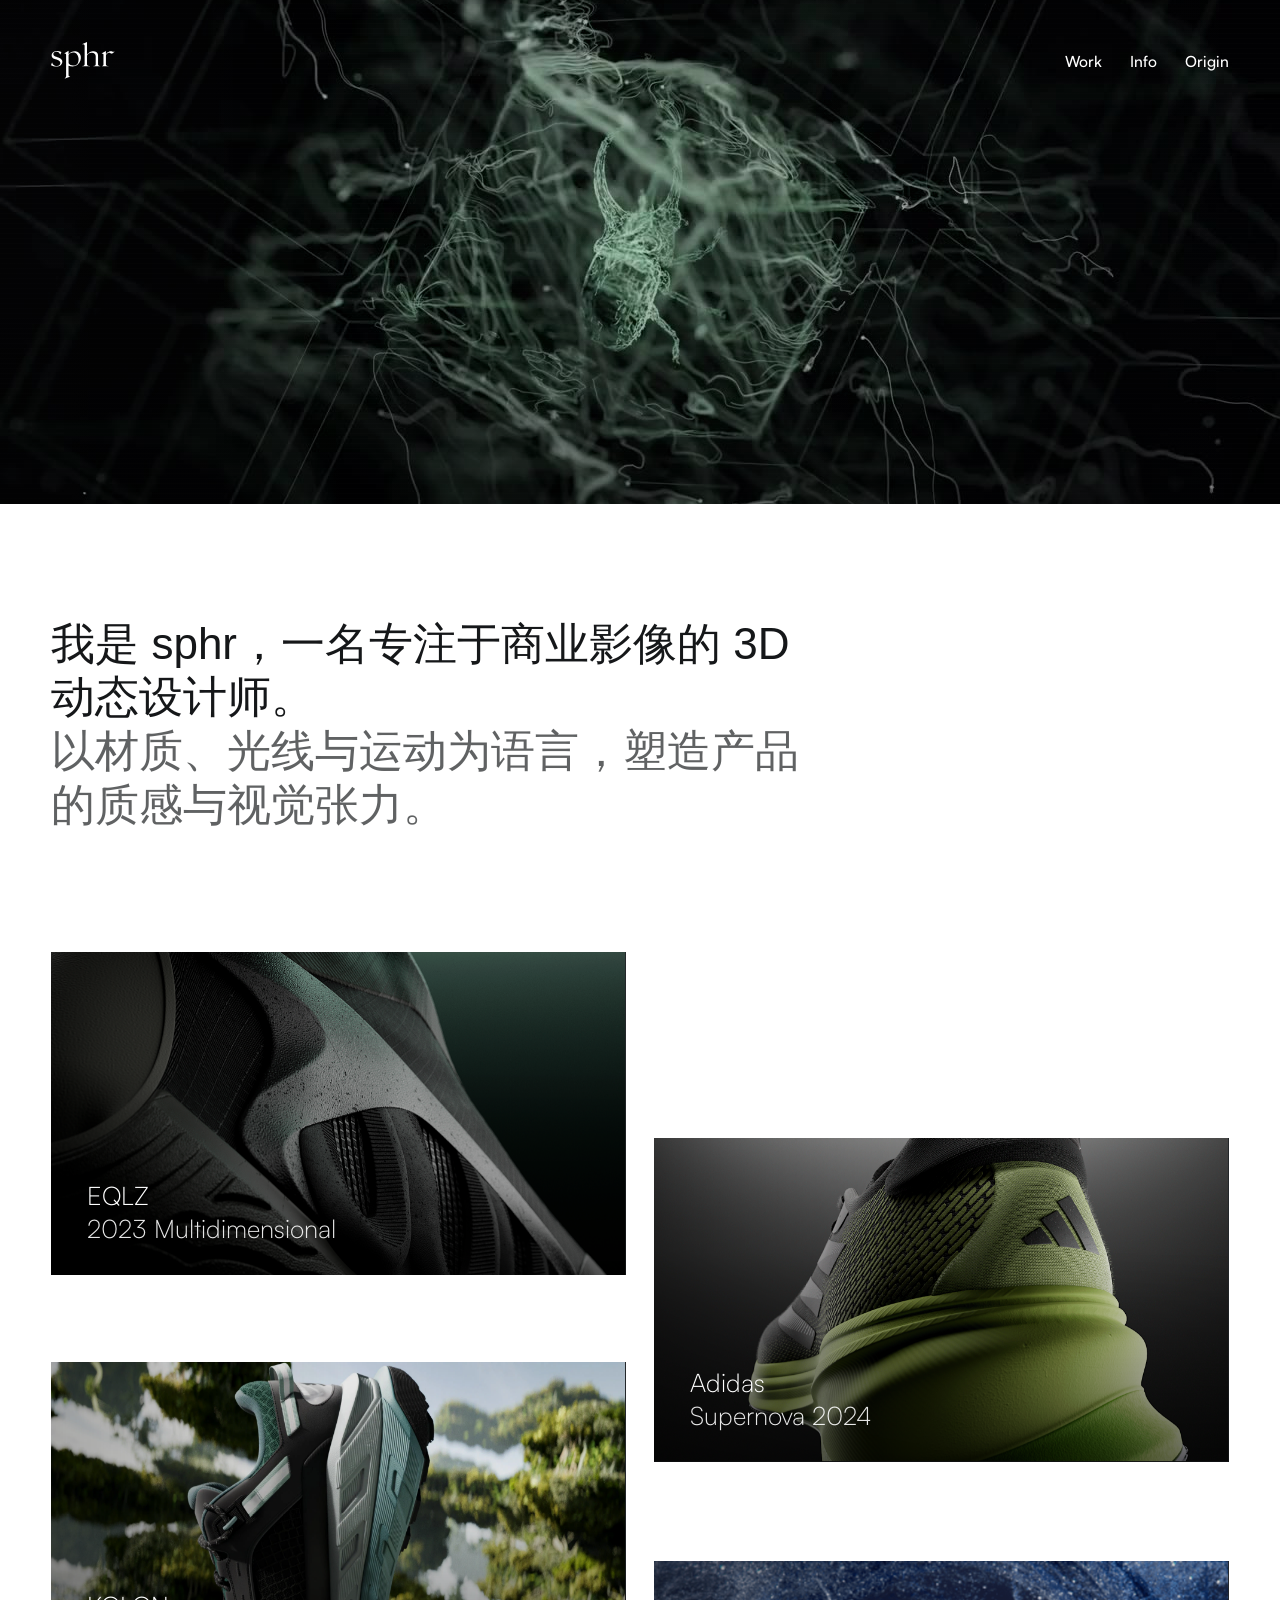
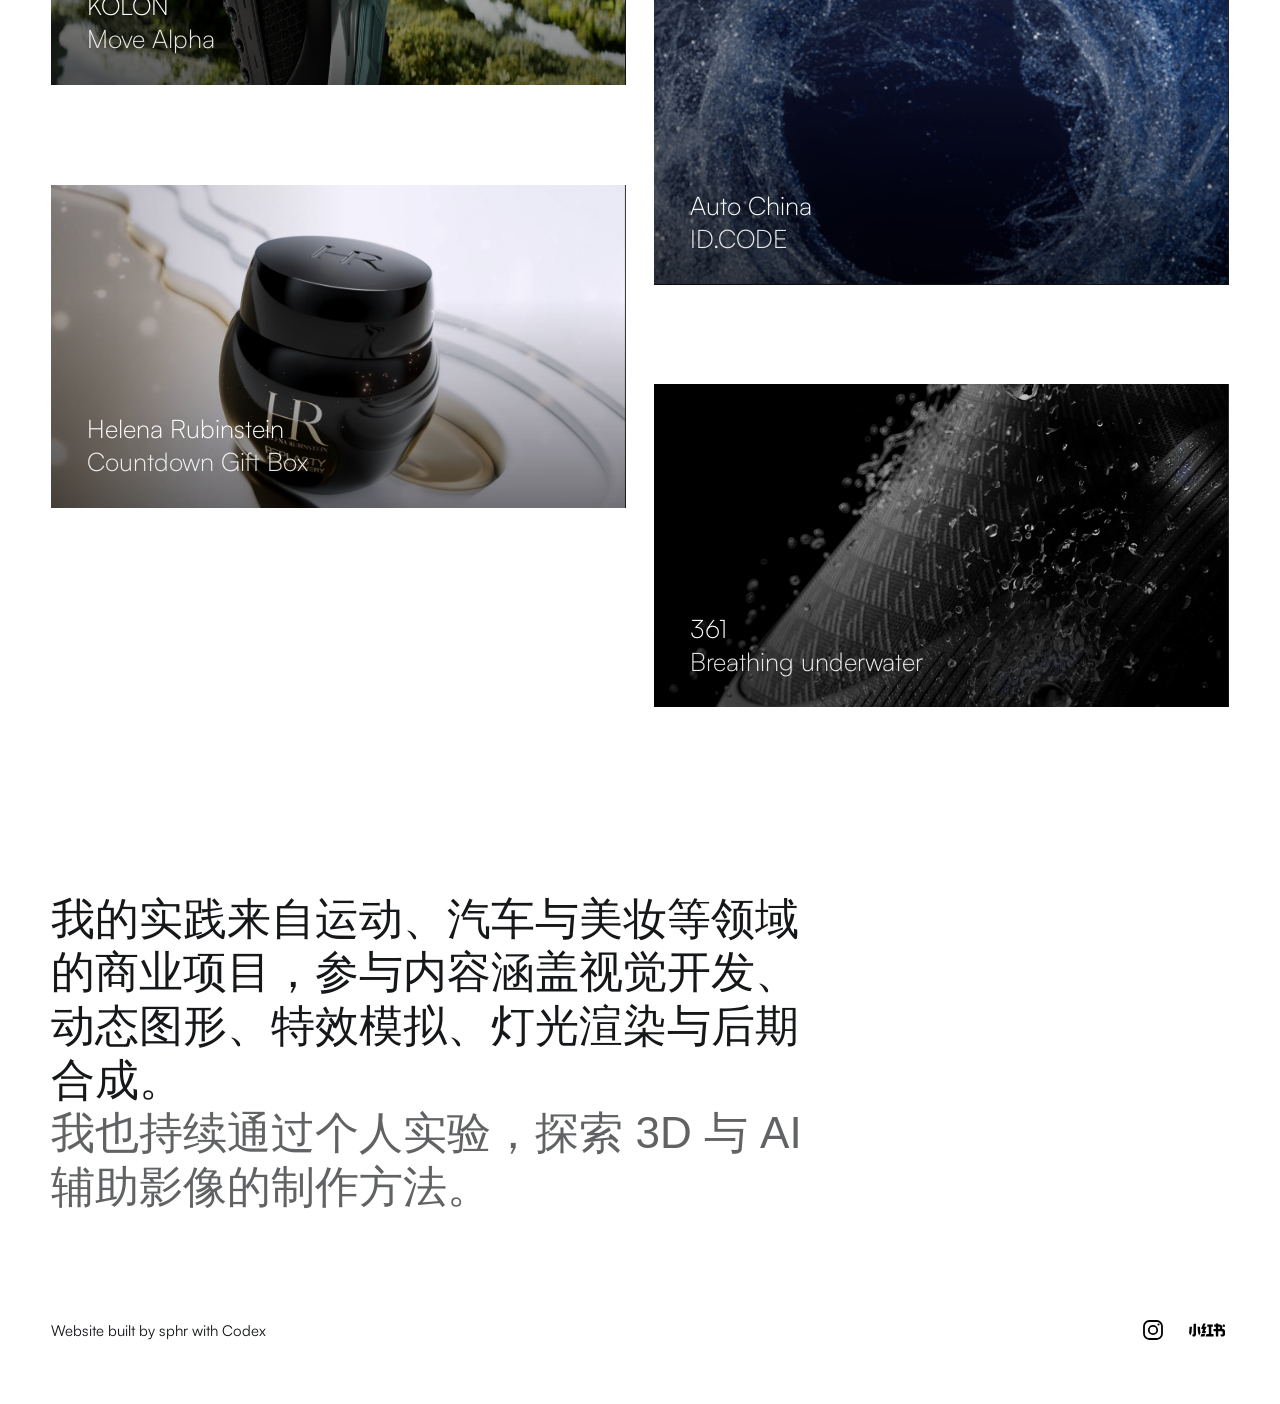
==== commit 7606f413: "Ship bundled homepage with lossless covers and prioritized hero poster" ====
--- a/index.html
+++ b/index.html
@@ -1,13 +1,2398 @@
 <!doctype html>
-<html lang="zh-CN">
+<html lang="zh-CN" data-entry-variant="single-document">
   <head>
     <meta charset="utf-8">
     <meta name="viewport" content="width=device-width, initial-scale=1">
     <title>sphr</title>
     <meta name="description" content="LvSchopenhauer's cinematic personal portfolio for design, technology and moving image work.">
     <link rel="icon" href="/assets/sphr.svg" type="image/svg+xml">
-    <link rel="stylesheet" href="/css/styles.css?v=20261030-release">
-    <link rel="stylesheet" href="/css/typography.css?v=20261030-release">
+    <link rel="preload" as="image" href="/assets/hero-poster.jpg" fetchpriority="high">
+    <style data-inline-source="css/styles.css">
+@font-face {
+  font-family: "Satoshi";
+  src: url("/assets/fonts/satoshi/Satoshi-Light.woff2") format("woff2");
+  font-weight: 300;
+  font-style: normal;
+  font-display: swap;
+}
+
+@font-face {
+  font-family: "Satoshi";
+  src: url("/assets/fonts/satoshi/Satoshi-Regular.woff2") format("woff2");
+  font-weight: 400;
+  font-style: normal;
+  font-display: swap;
+}
+
+@font-face {
+  font-family: "Satoshi";
+  src: url("/assets/fonts/satoshi/Satoshi-Medium.woff2") format("woff2");
+  font-weight: 500;
+  font-style: normal;
+  font-display: swap;
+}
+
+:root {
+  --ink: #151719;
+  --muted: rgba(21, 23, 25, 0.68);
+  --paper: #fff;
+  --white: #fff;
+  --line: rgba(21, 23, 25, 0.18);
+  --accent: #fe8076;
+  --origin-bg: #191919;
+  --origin-fg: #a3a3a3;
+  --ease: cubic-bezier(0.165, 0.84, 0.44, 1);
+  --pingfang: "PingFang SC", "PingFang TC", "Microsoft YaHei", "Noto Sans CJK SC", Arial, sans-serif;
+  --satoshi: Satoshi, "Satoshi Regular", var(--pingfang);
+}
+
+.local-edit-link { position: fixed; bottom: 22px; right: 24px; z-index: 50; padding: 10px 16px; border: 1px solid #ffffff50; border-radius: 6px; color: #fff; background: #171b18dd; font: 12px/1.5 var(--satoshi); backdrop-filter: blur(10px); }
+.local-edit-link[hidden] { display: none; }
+.project-media-caption { margin: 12px 0 0; font: 13px/1.7 var(--pingfang); color: #b0b0b0; text-align: center; }
+.project-video[hidden] { display: none; }
+.editor-preview { scroll-behavior: auto; }
+
+* {
+  box-sizing: border-box;
+}
+
+html {
+  scroll-behavior: smooth;
+  overflow-x: hidden;
+}
+
+body {
+  margin: 0;
+  font-family: var(--satoshi);
+  background: var(--paper);
+  color: var(--ink);
+  opacity: 0;
+  overflow-x: hidden;
+  transition: opacity 600ms ease;
+}
+
+body.loaded {
+  opacity: 1;
+}
+
+body.project-active {
+  background: #000;
+}
+
+body.origin-active {
+  background: var(--origin-bg);
+}
+
+body.info-active {
+  background: #191919;
+}
+
+body.admin-active {
+  background: #f4f1eb;
+}
+
+html.menu-open,
+body.menu-open {
+  overflow: hidden;
+}
+
+a {
+  color: inherit;
+  text-decoration: none;
+}
+
+img {
+  display: block;
+  width: 100%;
+}
+
+.site-header {
+  position: fixed;
+  inset: 0 0 auto;
+  z-index: 30;
+  display: flex;
+  align-items: center;
+  justify-content: space-between;
+  gap: 28px;
+  padding: clamp(24px, 4vw, 42px) clamp(20px, 4vw, 52px);
+  color: var(--white);
+  pointer-events: none;
+  transition: color 350ms ease, transform 650ms var(--ease), opacity 650ms var(--ease);
+  transform: translateY(-24px);
+  opacity: 0;
+}
+
+body.loaded .site-header {
+  transform: translateY(0);
+  opacity: 1;
+}
+
+.site-header.on-paper,
+.site-header.case-mode {
+  color: var(--ink);
+}
+
+body.project-active .site-header {
+  color: var(--white);
+}
+
+body.origin-active .site-header {
+  color: var(--origin-fg);
+}
+
+body.info-active .site-header {
+  color: var(--white);
+}
+
+body.admin-active .site-header {
+  color: var(--ink);
+}
+
+.brand {
+  pointer-events: auto;
+}
+
+.brand {
+  display: block;
+  width: clamp(62px, 5vw, 82px);
+  position: relative;
+  z-index: 32;
+  transition: opacity 300ms ease;
+}
+
+.brand img {
+  display: block;
+  width: 100%;
+  height: auto;
+  filter: invert(1);
+  transition: filter 350ms ease;
+}
+
+.site-header.on-paper .brand img {
+  filter: none;
+}
+
+body.origin-active .brand img {
+  opacity: 0;
+}
+
+body.origin-active .brand::after {
+  content: "";
+  position: absolute;
+  inset: 0;
+  background: var(--origin-fg);
+  mask: url("/assets/sphr.svg") center / contain no-repeat;
+  -webkit-mask: url("/assets/sphr.svg") center / contain no-repeat;
+  pointer-events: none;
+}
+
+body.info-active .site-header.on-paper .brand img,
+body.info-active .brand img {
+  opacity: 1;
+  filter: invert(1);
+}
+
+body.info-active .brand::after {
+  content: none;
+}
+
+.info-page {
+  min-height: 100vh;
+  background: #191919;
+}
+
+.route-status:not([hidden]) {
+  min-height: 100vh;
+  min-height: 100svh;
+  display: grid;
+  align-content: center;
+  justify-items: center;
+  gap: 20px;
+  padding: 120px 24px 64px;
+  color: #e4e4df;
+  background: #000;
+  font: 15px/1.6 var(--pingfang);
+}
+
+.route-status p { margin: 0; }
+.route-status button {
+  min-height: 44px;
+  padding: 10px 24px;
+  border: 1px solid #777;
+  border-radius: 4px;
+  background: transparent;
+  color: inherit;
+  font: inherit;
+  cursor: pointer;
+}
+.route-status a { color: #aaa; font-size: 13px; }
+
+.info-portal {
+  min-height: 100vh;
+  min-height: 100svh;
+  display: grid;
+  place-items: center;
+  padding: 140px 24px 90px;
+  color: #e4e4df;
+}
+
+.verse-portal {
+  --cube-size: clamp(140px, 18vw, 200px);
+  --cube-depth: calc(var(--cube-size) / 2);
+  display: grid;
+  justify-items: center;
+  gap: 56px;
+  padding: 28px;
+  border-radius: 4px;
+}
+
+.verse-portal:focus-visible {
+  outline: 1px solid #e4e4df;
+  outline-offset: 12px;
+}
+
+.verse-object {
+  position: relative;
+  display: block;
+  width: calc(var(--cube-size) * 1.5);
+  height: calc(var(--cube-size) * 1.5);
+  perspective: 1000px;
+}
+
+.verse-shadow {
+  position: absolute;
+  left: 12%;
+  bottom: -8%;
+  width: 76%;
+  height: 18%;
+  background: #000;
+  border-radius: 50%;
+  filter: blur(18px);
+  opacity: 0.4;
+  transition: transform 700ms var(--ease), opacity 700ms var(--ease);
+}
+
+.verse-cube {
+  position: absolute;
+  inset: 0;
+  margin: auto;
+  width: var(--cube-size);
+  height: var(--cube-size);
+  transform-style: preserve-3d;
+  transform: rotateX(-17deg) rotateY(-29deg) rotateZ(-3deg);
+  transition: transform 900ms var(--ease);
+}
+
+.verse-cube-face {
+  position: absolute;
+  inset: 0;
+  display: grid;
+  place-items: center;
+  backface-visibility: hidden;
+  border: 1px solid rgba(255, 255, 255, 0.06);
+}
+
+.verse-cube-front {
+  background: linear-gradient(145deg, #e0e1dc, #bfc2ba);
+  transform: translateZ(var(--cube-depth));
+}
+
+.verse-cube-front > span {
+  padding-bottom: 0.12em;
+  color: #70766a;
+  font-size: calc(var(--cube-size) * 0.24);
+  font-weight: 400;
+  letter-spacing: -0.06em;
+}
+
+.verse-cube-back { background: #9b9e95; transform: rotateY(180deg) translateZ(var(--cube-depth)); }
+.verse-cube-right { background: #a3a79c; transform: rotateY(90deg) translateZ(var(--cube-depth)); }
+.verse-cube-left { background: #8c9185; transform: rotateY(-90deg) translateZ(var(--cube-depth)); }
+.verse-cube-top { background: linear-gradient(135deg, #f3f3ee, #d6d8d0); transform: rotateX(90deg) translateZ(var(--cube-depth)); }
+.verse-cube-bottom { background: #858a7e; transform: rotateX(-90deg) translateZ(var(--cube-depth)); }
+
+.verse-label {
+  display: grid;
+  justify-items: center;
+  gap: 10px;
+}
+
+.verse-name {
+  display: inline-flex;
+  align-items: center;
+  gap: 9px;
+  font-size: 18px;
+  font-weight: 400;
+  letter-spacing: -0.02em;
+}
+
+.verse-name svg {
+  width: 12px;
+  height: 12px;
+  fill: none;
+  stroke: currentColor;
+  stroke-width: 1.2;
+}
+
+.verse-address {
+  color: #92968e;
+  font-size: 11px;
+  letter-spacing: 0.08em;
+}
+
+.verse-portal:focus-visible .verse-cube {
+  transform: translateY(-10px) rotateX(-24deg) rotateY(-39deg) rotateZ(-1deg);
+}
+
+@media (hover: hover) and (pointer: fine) {
+  .verse-portal:hover .verse-cube {
+    transform: translateY(-10px) rotateX(-24deg) rotateY(-39deg) rotateZ(-1deg);
+  }
+
+  .verse-portal:hover .verse-shadow {
+    transform: scale(0.9);
+    opacity: 0.28;
+  }
+}
+
+@media (prefers-reduced-motion: reduce) {
+  .verse-portal:hover .verse-cube,
+  .verse-portal:focus-visible .verse-cube {
+    transform: rotateX(-17deg) rotateY(-29deg) rotateZ(-3deg);
+  }
+}
+
+.admin-page {
+  min-height: 100vh;
+  background: #f4f1eb;
+  color: var(--ink);
+  padding: clamp(96px, 10vw, 140px) clamp(20px, 3vw, 42px) 64px;
+}
+
+.admin-shell {
+  display: grid;
+  grid-template-columns: minmax(150px, 190px) minmax(0, 1fr);
+  gap: clamp(18px, 3vw, 42px);
+  max-width: 1480px;
+  margin: 0 auto;
+}
+
+.admin-toolbox {
+  position: sticky;
+  top: 96px;
+  display: grid;
+  gap: 10px;
+}
+
+.admin-toolbox p:first-child {
+  margin: 0 0 12px;
+  color: var(--muted);
+  font-size: 13px;
+  letter-spacing: 0.08em;
+  text-transform: uppercase;
+}
+
+.admin-project-tabs {
+  display: grid;
+  gap: 6px;
+  margin: 0 0 12px;
+}
+
+.admin-project-tabs button {
+  justify-content: start;
+  text-align: left;
+}
+
+.admin-project-tabs button.active {
+  background: var(--ink);
+  color: var(--white);
+}
+
+.admin-form {
+  display: grid;
+  gap: 18px;
+  min-width: 0;
+}
+
+.admin-fields {
+  display: none;
+}
+
+.admin-canvas {
+  overflow: hidden;
+  border-radius: 8px;
+  background: #050505;
+  color: var(--white);
+  box-shadow: 0 24px 80px rgba(21, 23, 25, 0.16);
+}
+
+.admin-canvas.placing {
+  cursor: crosshair;
+}
+
+.admin-placement-ghost {
+  position: fixed;
+  top: 0;
+  left: 0;
+  z-index: 999;
+  display: grid;
+  place-items: center;
+  width: 118px;
+  height: 54px;
+  border: 1px dashed rgba(21, 23, 25, 0.64);
+  border-radius: 4px;
+  background: rgba(244, 241, 235, 0.92);
+  color: var(--ink);
+  font-size: 13px;
+  pointer-events: none;
+}
+
+.admin-placement-ghost.image {
+  width: 154px;
+  height: 88px;
+}
+
+.admin-canvas-hero {
+  position: relative;
+  aspect-ratio: 16 / 9;
+  min-height: 320px;
+  overflow: hidden;
+  background: #111;
+}
+
+.admin-canvas-hero img {
+  width: 100%;
+  height: 100%;
+  object-fit: cover;
+}
+
+.admin-canvas-hero button {
+  position: absolute;
+  right: 18px;
+  bottom: 18px;
+  min-height: 40px;
+  border: 1px solid rgba(255,255,255,0.72);
+  border-radius: 6px;
+  background: rgba(0,0,0,0.46);
+  color: var(--white);
+  font: inherit;
+  font-size: 13px;
+  padding: 11px 13px;
+  cursor: pointer;
+}
+
+.admin-canvas-story {
+  display: grid;
+  place-items: center;
+  padding: clamp(86px, 12vw, 150px) 0 clamp(96px, 14vw, 180px);
+  text-align: center;
+}
+
+.admin-canvas-story h2 {
+  margin: 0 0 24px;
+  font-size: clamp(31px, 3.2vw, 40px);
+  line-height: 1.05;
+  font-weight: 400;
+  letter-spacing: 0;
+}
+
+.admin-canvas-story h2 span,
+.admin-canvas-story h2 em {
+  display: block;
+  font-style: normal;
+}
+
+.admin-canvas-story h2 em {
+  margin-bottom: 10px;
+  font-weight: 400;
+  color: var(--white);
+}
+
+.admin-canvas-copy {
+  max-width: 520px;
+  font-family: var(--pingfang);
+}
+
+.admin-canvas-copy p {
+  margin: 0 auto 30px;
+  color: var(--white);
+  font-size: clamp(16px, 1.25vw, 18px);
+  font-weight: 350;
+  line-height: 1.5;
+}
+
+[contenteditable="true"] {
+  outline: 1px dashed transparent;
+  outline-offset: 6px;
+  cursor: text;
+}
+
+[contenteditable="true"]:focus {
+  outline-color: rgba(255,255,255,0.62);
+}
+
+.admin-block-editor {
+  display: grid;
+  gap: 12px;
+  padding: 0 clamp(20px, 5vw, 70px) clamp(48px, 7vw, 92px);
+}
+
+.admin-block-header {
+  display: block;
+}
+
+.admin-block-header > span {
+  color: var(--muted);
+  font-size: 13px;
+  letter-spacing: 0.06em;
+  text-transform: uppercase;
+}
+
+.admin-toolbox button,
+.admin-toolbox a {
+  min-height: 34px;
+  border: 1px solid rgba(21, 23, 25, 0.26);
+  border-radius: 6px;
+  background: transparent;
+  color: var(--ink);
+  font: inherit;
+  font-size: 13px;
+  padding: 8px 10px;
+  cursor: pointer;
+  text-align: center;
+}
+
+.admin-toolbox button.active {
+  background: var(--ink);
+  color: var(--white);
+}
+
+.admin-block-list {
+  display: grid;
+  grid-template-columns: repeat(2, minmax(0, 1fr));
+  gap: clamp(18px, 2vw, 32px);
+  min-height: 180px;
+  padding: 12px 0;
+}
+
+.admin-block {
+  position: relative;
+  display: grid;
+  grid-column: span var(--block-span, 2);
+  justify-self: center;
+  justify-items: center;
+  gap: 10px;
+  width: var(--block-width, 100%);
+  padding: 8px;
+  border: 1px dashed transparent;
+  border-radius: 4px;
+  background: transparent;
+  cursor: grab;
+}
+
+.admin-block.image {
+  width: 100%;
+}
+
+.admin-block.image.wide-image,
+.admin-block.image.centered-image {
+  grid-column: 1 / -1;
+  width: var(--block-width, 100%);
+}
+
+.admin-block:focus-within,
+.admin-block.dragging {
+  border-color: rgba(255,255,255,0.44);
+}
+
+.admin-block.dragging {
+  opacity: 0.42;
+}
+
+.admin-block-remove {
+  position: absolute;
+  top: -12px;
+  right: -12px;
+  z-index: 2;
+  display: grid;
+  place-items: center;
+  width: 26px;
+  height: 26px;
+  padding: 0;
+  border: 1px solid rgba(255,255,255,0.34);
+  border-radius: 50%;
+  background: rgba(5,5,5,0.72);
+  color: rgba(255,255,255,0.92);
+  font: inherit;
+  font-family: Arial, sans-serif;
+  font-size: 15px;
+  line-height: 1;
+  cursor: pointer;
+  opacity: 0;
+  pointer-events: none;
+  backdrop-filter: blur(10px);
+  transition: opacity 180ms ease, transform 180ms ease, border-color 180ms ease, background 180ms ease;
+}
+
+.admin-block:hover .admin-block-remove,
+.admin-block:focus-within .admin-block-remove {
+  opacity: 1;
+  pointer-events: auto;
+}
+
+.admin-block-remove:hover {
+  border-color: rgba(255,255,255,0.72);
+  background: rgba(255,255,255,0.16);
+  transform: scale(1.04);
+}
+
+.admin-block-text {
+  width: 100%;
+  min-height: 1.5em;
+  border: 0;
+  background: transparent;
+  color: var(--white);
+  font-family: var(--pingfang);
+  font-size: var(--text-size, 24px);
+  font-weight: var(--text-weight, 400);
+  line-height: 1.5;
+  padding: 6px;
+  outline: none;
+  text-align: center;
+  white-space: pre-wrap;
+}
+
+.admin-block-text:focus {
+  outline: 1px dashed rgba(255,255,255,0.5);
+  outline-offset: 4px;
+}
+
+.admin-block-text:empty::before {
+  content: attr(data-placeholder);
+  color: rgba(255,255,255,0.36);
+}
+
+.admin-block-controls {
+  display: none;
+  grid-template-columns: repeat(2, minmax(86px, 1fr));
+  gap: 8px;
+  width: min(260px, 100%);
+  color: rgba(255,255,255,0.54);
+  font-size: 11px;
+  letter-spacing: 0.08em;
+  text-transform: uppercase;
+}
+
+.admin-block:focus-within .admin-block-controls {
+  display: grid;
+}
+
+.admin-block-controls label {
+  display: grid;
+  gap: 5px;
+}
+
+.admin-block-controls input,
+.admin-block-controls select,
+.admin-size-control select {
+  width: 100%;
+  min-height: 30px;
+  border: 1px solid rgba(255,255,255,0.22);
+  border-radius: 4px;
+  background: rgba(255,255,255,0.08);
+  color: var(--white);
+  font: inherit;
+  font-size: 12px;
+  padding: 4px 6px;
+}
+
+.admin-block label > span,
+.admin-block .admin-upload span {
+  color: rgba(255,255,255,0.54);
+  font-size: 12px;
+  letter-spacing: 0.08em;
+  text-transform: uppercase;
+}
+
+.admin-block input[type="file"] {
+  color: rgba(255,255,255,0.74);
+  font: inherit;
+  font-size: 13px;
+}
+
+.admin-block img,
+.admin-block video {
+  width: 100%;
+  aspect-ratio: var(--image-ratio, 16 / 9);
+  height: auto;
+  object-fit: cover;
+  background: #151719;
+}
+
+.admin-size-control {
+  display: grid;
+  gap: 6px;
+  color: rgba(255,255,255,0.54);
+  font-size: 12px;
+  letter-spacing: 0.08em;
+  text-transform: uppercase;
+}
+
+.admin-size-control input {
+  width: 100%;
+}
+
+.admin-size-control input[type="range"] {
+  cursor: ew-resize;
+  touch-action: pan-x;
+}
+
+.admin-actions {
+  display: flex;
+  flex-wrap: wrap;
+  gap: 10px;
+  align-items: center;
+}
+
+.admin-actions button,
+.admin-actions a {
+  min-height: 42px;
+  border: 1px solid var(--ink);
+  border-radius: 6px;
+  background: var(--ink);
+  color: var(--white);
+  font: inherit;
+  font-size: 14px;
+  line-height: 1;
+  padding: 13px 16px;
+  cursor: pointer;
+}
+
+.admin-actions button[type="button"],
+.admin-actions a {
+  background: transparent;
+  color: var(--ink);
+}
+
+.admin-status {
+  min-height: 22px;
+  margin: 0;
+  color: var(--muted);
+  font-size: 14px;
+}
+
+.site-nav {
+  display: flex;
+  gap: clamp(18px, 2.2vw, 34px);
+  pointer-events: auto;
+  font-family: var(--satoshi);
+  font-size: clamp(14px, 1.2vw, 17px);
+  font-weight: 500;
+  line-height: 1.2;
+}
+
+.site-nav a:hover {
+  text-decoration: underline;
+}
+
+.menu-toggle {
+  display: none;
+  position: relative;
+  z-index: 33;
+  width: 34px;
+  height: 24px;
+  padding: 0;
+  border: 0;
+  background: transparent;
+  color: inherit;
+  cursor: pointer;
+  pointer-events: auto;
+}
+
+.menu-toggle span {
+  position: absolute;
+  left: 0;
+  width: 34px;
+  height: 2px;
+  background: currentColor;
+  transition: transform 300ms ease, opacity 220ms ease, top 300ms ease;
+}
+
+.menu-toggle span:nth-child(1) {
+  top: 1px;
+}
+
+.menu-toggle span:nth-child(2) {
+  top: 11px;
+}
+
+.menu-toggle span:nth-child(3) {
+  top: 21px;
+}
+
+.hero {
+  position: relative;
+  height: clamp(430px, 56vh, 660px);
+  min-height: 0;
+  overflow: visible;
+  background: transparent;
+  pointer-events: none;
+}
+
+.hero-media {
+  position: fixed;
+  top: 0;
+  left: 0;
+  width: 100%;
+  height: clamp(430px, 56vh, 660px);
+  z-index: 1;
+  pointer-events: none;
+  background: transparent;
+  opacity: var(--hero-media-opacity, 1);
+  will-change: opacity;
+}
+
+.hero-media video,
+.hero-media img {
+  display: block;
+  width: 100%;
+  height: 100%;
+  object-fit: cover;
+  object-position: center;
+  transform: none;
+  animation: none;
+  filter: saturate(0.9) contrast(1.05);
+}
+
+.hero-media::after {
+  content: "";
+  position: absolute;
+  inset: 0;
+  z-index: 2;
+  background: linear-gradient(180deg, rgba(0,0,0,0.18), rgba(0,0,0,0.08) 48%, rgba(0,0,0,0.38));
+  pointer-events: none;
+}
+
+.hero-play:not([hidden]) {
+  position: absolute;
+  left: 4vw;
+  bottom: 24px;
+  z-index: 4;
+  display: grid;
+  place-items: center;
+  width: 44px;
+  height: 44px;
+  padding: 0;
+  border: 1px solid #ffffff80;
+  border-radius: 50%;
+  color: #fff;
+  background: #0006;
+  cursor: pointer;
+  pointer-events: auto;
+}
+.hero-play svg { width: 22px; height: 22px; fill: currentColor; }
+.hero-play:focus-visible { outline: 2px solid currentColor; outline-offset: 4px; }
+
+.scanlines {
+  position: absolute;
+  inset: 0;
+  background:
+    linear-gradient(90deg, rgba(255,255,255,0.04), transparent 28%, rgba(255,255,255,0.02) 52%, transparent),
+    repeating-linear-gradient(0deg, rgba(255,255,255,0.03), rgba(255,255,255,0.03) 1px, transparent 1px, transparent 5px);
+  mix-blend-mode: screen;
+  opacity: calc(0.26 * var(--hero-media-opacity, 1));
+  animation: shimmer 9s linear infinite;
+}
+
+main,
+.site-footer {
+  position: relative;
+  z-index: 3;
+  background: transparent;
+}
+
+.intro,
+.work-grid,
+.statement,
+.social-links,
+.research-block,
+.contact-cta,
+.site-footer {
+  position: relative;
+  z-index: 3;
+}
+
+.intro {
+  font-family: var(--pingfang);
+  padding: clamp(76px, 8.8vw, 116px) 4vw clamp(64px, 8.2vw, 108px);
+}
+
+.intro h1,
+.intro p {
+  max-width: 790px;
+  margin: 0;
+  font-size: clamp(30px, 3.55vw, 44px);
+  line-height: 1.22;
+  font-weight: 400;
+  letter-spacing: 0;
+}
+
+.intro h1 {
+  font-weight: 500;
+}
+
+.intro p {
+  color: var(--muted);
+  font-weight: 300;
+}
+
+.work-grid {
+  display: flex;
+  flex-wrap: wrap;
+  align-items: flex-start;
+  width: 100%;
+  margin: 0;
+  column-gap: clamp(20px, 2.25vw, 72px);
+  row-gap: 0;
+  padding: clamp(72px, 8vw, 118px) 4vw clamp(54px, 7vw, 92px);
+  overflow: visible;
+}
+
+.project-card {
+  flex: 0 0 calc((100% - clamp(20px, 2.25vw, 72px)) / 2);
+  min-width: 0;
+  padding: 0;
+}
+
+.project-card:nth-child(odd) {
+  margin-top: clamp(-110px, -7.8vw, -74px);
+}
+
+.project-card:nth-child(even) {
+  margin-top: clamp(74px, 7.8vw, 110px);
+}
+
+.project-card:first-child {
+  margin-top: clamp(-96px, -6.8vw, -64px);
+}
+
+.project-card a {
+  display: block;
+  width: 100%;
+  aspect-ratio: 16 / 9;
+  padding: 0;
+  border: 0;
+  background: #25282b;
+  color: var(--white);
+  cursor: pointer;
+  position: relative;
+  overflow: clip;
+  text-align: left;
+  font: inherit;
+  isolation: isolate;
+  transform: translateZ(0);
+  transition: transform 300ms ease-in-out;
+}
+
+.thumb {
+  display: block;
+  height: 100%;
+  background-size: cover;
+  background-position: center;
+  background-repeat: no-repeat;
+  transform: scale(1);
+  transition: transform 4s ease-in-out, opacity 350ms ease, filter 350ms ease;
+  will-change: transform;
+}
+
+.cover-1 { --cover-image: url("/assets/covers/cover_1.home.webp"); background-position: 50% 50%; }
+.cover-2 { --cover-image: url("/assets/covers/cover_2.home.webp"); background-position: 50% 50%; }
+.cover-3 { --cover-image: url("/assets/covers/cover_3.home.webp"); background-position: 52% 50%; }
+.cover-4 { --cover-image: url("/assets/covers/cover_4.home.webp"); background-position: 50% 48%; }
+.cover-5 { --cover-image: url("/assets/covers/cover_5.home.webp"); background-position: 48% 50%; }
+.cover-6 {
+  --cover-image: url("/assets/covers/cover_6.home.webp");
+  background-size: calc(100% * 1094 / 1074) auto;
+  background-position: right center;
+}
+.thumb.is-cover-ready { background-image: var(--cover-image); }
+
+.project-card a::after {
+  content: "";
+  position: absolute;
+  inset: 0;
+  z-index: 1;
+  background:
+    linear-gradient(180deg, rgba(0,0,0,0.02) 35%, rgba(0,0,0,0.66) 100%),
+    linear-gradient(90deg, rgba(0,0,0,0.34), transparent 52%);
+  opacity: 0.82;
+  transition: opacity 450ms ease;
+  pointer-events: none;
+}
+
+.project-card a:hover,
+.project-card a:focus-visible {
+  transform: translateZ(0);
+  outline: 0;
+}
+
+.project-card a:hover::after,
+.project-card a:focus-visible::after {
+  opacity: 1;
+}
+
+.project-card a:hover .thumb,
+.project-card a:focus-visible .thumb {
+  transform: scale(1.095);
+  filter: contrast(1.06) saturate(1.04);
+}
+
+.caption {
+  position: absolute;
+  left: clamp(26px, 3vw, 36px);
+  bottom: clamp(22px, 3vw, 30px);
+  z-index: 2;
+  display: flex;
+  flex-direction: column;
+  gap: 0;
+  max-width: calc(100% - clamp(52px, 6vw, 72px));
+  font-size: clamp(24px, 2vw, 30px);
+  line-height: 1.28;
+  transform: translateY(0);
+  transition: transform 450ms ease, opacity 350ms ease;
+}
+
+.caption strong,
+.caption em {
+  font-style: normal;
+  font-weight: 300;
+  text-shadow: 0 8px 30px rgba(0,0,0,0.35);
+}
+
+.caption em {
+  position: relative;
+  width: max-content;
+  max-width: 100%;
+  color: rgba(255,255,255,0.9);
+}
+
+.caption em::after {
+  content: "";
+  position: absolute;
+  left: 0;
+  right: 0;
+  bottom: -7px;
+  height: 2px;
+  background: #2f8cff;
+  opacity: 0;
+  transition: opacity 260ms ease;
+}
+
+.project-card a:hover .caption,
+.project-card a:focus-visible .caption {
+  transform: translateY(0);
+}
+
+.project-card a:hover .caption em::after,
+.project-card a:focus-visible .caption em::after {
+  opacity: 1;
+}
+
+.statement {
+  font-family: var(--pingfang);
+  padding: clamp(52px, 7.4vw, 96px) 4vw;
+}
+
+.statement h2 {
+  max-width: 790px;
+  margin: 0;
+  font-size: clamp(30px, 3.55vw, 44px);
+  line-height: 1.22;
+  font-weight: 500;
+  letter-spacing: 0;
+}
+
+.contact-cta h2 {
+  max-width: 920px;
+  margin: 0;
+  font-size: clamp(31px, 4.2vw, 60px);
+  line-height: 1.18;
+  font-weight: 500;
+}
+
+.statement span {
+  display: block;
+  color: var(--muted);
+  font-weight: 300;
+}
+
+.home-footer {
+  display: flex;
+  justify-content: space-between;
+  align-items: center;
+  gap: 24px;
+  padding: 0 4vw clamp(28px, 4vw, 52px);
+}
+
+.social-links {
+  display: flex;
+  justify-content: flex-end;
+  align-items: center;
+  gap: 10px;
+  padding: 0 4vw clamp(28px, 4vw, 52px);
+}
+
+.home-footer .social-links {
+  padding: 0;
+}
+
+.social-links a {
+  display: inline-flex;
+  align-items: center;
+  justify-content: center;
+  width: 44px;
+  height: 44px;
+  border-radius: 8px;
+  color: var(--ink);
+  transition: opacity 160ms ease;
+}
+
+.social-links img {
+  width: 24px;
+  height: 24px;
+  display: block;
+  object-fit: contain;
+}
+
+.social-link-xiaohongshu img {
+  width: 36px;
+  height: 36px;
+}
+
+.social-links a:hover,
+.social-links a:focus-visible {
+  opacity: 0.62;
+}
+
+.social-links a:focus-visible {
+  outline: 2px solid currentColor;
+  outline-offset: 2px;
+}
+
+.research-block {
+  display: grid;
+  grid-template-columns: repeat(2, minmax(0, 1fr));
+  gap: 4vw;
+  width: 100%;
+  max-width: 1440px;
+  margin: 0 auto;
+  padding: 0 4vw clamp(52px, 7vw, 88px);
+}
+
+.research-block div {
+  border-top: 1px solid var(--line);
+  padding-top: 20px;
+}
+
+.research-block p,
+.research-block li,
+.site-footer p,
+.site-footer a {
+  font-size: clamp(17px, 1.7vw, 22px);
+  line-height: 1.45;
+}
+
+.research-block p {
+  margin: 0 0 20px;
+  color: var(--muted);
+}
+
+.research-block ul {
+  margin: 0;
+  padding: 0;
+  list-style: none;
+}
+
+.research-block li {
+  margin: 6px 0;
+}
+
+.contact-cta {
+  padding: clamp(48px, 6.8vw, 86px) 4vw;
+}
+
+.contact-cta a {
+  border-bottom: 0.08em solid var(--accent);
+}
+
+.origin-page {
+  min-height: 100vh;
+  background: var(--origin-bg);
+  color: var(--origin-fg);
+  font-family: var(--pingfang);
+  --origin-margin: 20px;
+  --origin-gutter: 20px;
+  --origin-grid: calc(100vw - (var(--origin-margin) * 2));
+  --origin-col: calc((var(--origin-grid) + var(--origin-gutter)) / 4);
+  --origin-col-1: calc((var(--origin-col) * 1) - var(--origin-gutter));
+  --origin-col-3: calc((var(--origin-col) * 3) - var(--origin-gutter));
+  --origin-section-top: 170px;
+  --origin-section-gap: 100px;
+}
+
+.origin-page p,
+.origin-page h1,
+.origin-page h2,
+.origin-page figure {
+  margin: 0;
+}
+
+.origin-page figure {
+  min-width: 0;
+}
+
+.origin-page img {
+  width: 100%;
+  height: 100%;
+  object-fit: cover;
+  background: #242424;
+}
+
+.latin {
+  font-family: var(--satoshi);
+}
+
+.origin-index {
+  color: var(--origin-fg);
+  font-family: var(--satoshi);
+  font-size: clamp(12px, 1vw, 14px);
+  font-weight: 400;
+  line-height: 1.2;
+  letter-spacing: 0.08em;
+  text-transform: uppercase;
+}
+
+.origin-hero > .origin-index {
+  width: var(--origin-col-1);
+  padding-top: 0.18em;
+  color: var(--origin-fg);
+  font-size: clamp(20px, 2.1vw, 36px);
+  font-weight: 500;
+  line-height: 1.2;
+  letter-spacing: 0;
+  text-transform: none;
+}
+
+.origin-hero {
+  display: flex;
+  flex-wrap: wrap;
+  align-items: flex-start;
+  gap: 0 var(--origin-gutter);
+  padding: var(--origin-section-top) var(--origin-margin) var(--origin-section-gap);
+}
+
+.origin-hero-copy {
+  flex: 1 1 0;
+  max-width: none;
+  margin-bottom: var(--origin-section-gap);
+}
+
+.origin-hero-copy h1 {
+  max-width: none;
+  font-size: clamp(22px, 2vw, 34px);
+  line-height: 1.42;
+  font-weight: 500;
+  letter-spacing: 0;
+}
+
+.origin-hero-copy h1 .latin {
+  display: inline;
+  font-family: var(--satoshi);
+  font-weight: 500;
+}
+
+.origin-hero-copy > p:last-child {
+  max-width: 680px;
+  margin-top: clamp(32px, 4.6vw, 64px);
+  color: var(--muted);
+  font-size: clamp(20px, 1.9vw, 28px);
+  line-height: 1.44;
+  font-weight: 300;
+}
+
+.origin-hero-figure {
+  flex: 0 0 var(--origin-col-3);
+  width: var(--origin-col-3);
+  max-width: none;
+  margin: 0 0 var(--origin-section-gap);
+}
+
+.origin-hero-figure img {
+  aspect-ratio: 4 / 3;
+  filter: grayscale(1) contrast(1.05);
+  object-position: center 8%;
+}
+
+.origin-page figcaption {
+  max-width: 420px;
+  margin-top: 12px;
+  color: var(--origin-fg);
+  font-family: var(--satoshi);
+  font-size: clamp(11px, 0.85vw, 13px);
+  line-height: 1.45;
+}
+
+.origin-thesis {
+  display: grid;
+  grid-template-columns: repeat(12, minmax(0, 1fr));
+  column-gap: clamp(16px, 2.4vw, 34px);
+  padding: clamp(70px, 9vw, 128px) 4vw;
+  border-top: 1px solid var(--line);
+  border-bottom: 1px solid var(--line);
+}
+
+.origin-thesis > .origin-index {
+  grid-column: 1 / 4;
+  padding-top: clamp(8px, 0.8vw, 12px);
+}
+
+.origin-thesis > div {
+  grid-column: 4 / 12;
+  max-width: 980px;
+}
+
+.origin-thesis h2 {
+  font-size: clamp(28px, 4.3vw, 64px);
+  line-height: 1.12;
+  font-weight: 400;
+  letter-spacing: 0;
+}
+
+.origin-thesis div p {
+  max-width: 680px;
+  margin-top: clamp(28px, 4vw, 54px);
+  color: var(--muted);
+  font-size: clamp(19px, 1.75vw, 26px);
+  line-height: 1.48;
+  font-weight: 300;
+}
+
+.origin-wordmark {
+  padding: clamp(72px, 9vw, 130px) 4vw;
+  overflow: hidden;
+  border-bottom: 1px solid var(--line);
+}
+
+.origin-wordmark p,
+.origin-wordmark strong,
+.origin-wordmark em {
+  display: block;
+  margin: 0;
+  font-family: var(--satoshi);
+  line-height: 0.92;
+  letter-spacing: 0;
+}
+
+.origin-wordmark p {
+  color: rgba(21, 23, 25, 0.22);
+  font-size: clamp(38px, 7.8vw, 118px);
+  font-weight: 300;
+  white-space: nowrap;
+}
+
+.origin-wordmark span {
+  display: block;
+  width: clamp(72px, 9vw, 132px);
+  height: 1px;
+  margin: clamp(24px, 4vw, 54px) 0;
+  background: var(--ink);
+}
+
+.origin-wordmark strong {
+  color: var(--ink);
+  font-size: clamp(72px, 15vw, 230px);
+  font-weight: 400;
+  white-space: nowrap;
+}
+
+.origin-wordmark em {
+  margin-top: clamp(18px, 2.8vw, 40px);
+  color: rgba(21, 23, 25, 0.42);
+  font-size: clamp(38px, 8vw, 120px);
+  font-style: normal;
+  font-weight: 300;
+}
+
+.origin-concepts {
+  display: grid;
+  grid-template-columns: repeat(12, minmax(0, 1fr));
+  gap: clamp(36px, 5vw, 78px) clamp(16px, 2.4vw, 34px);
+  padding: clamp(82px, 10vw, 144px) 4vw clamp(70px, 9vw, 120px);
+}
+
+.origin-concept {
+  border-top: 1px solid var(--line);
+  padding-top: clamp(16px, 2vw, 26px);
+}
+
+.origin-concept:nth-child(1),
+.origin-concept:nth-child(3) {
+  grid-column: 1 / 6;
+}
+
+.origin-concept:nth-child(2),
+.origin-concept:nth-child(4) {
+  grid-column: 8 / 13;
+  transform: translateY(clamp(32px, 5vw, 72px));
+}
+
+.origin-concept span {
+  display: block;
+  color: rgba(21, 23, 25, 0.48);
+  font-family: var(--satoshi);
+  font-size: clamp(12px, 0.95vw, 14px);
+  font-weight: 400;
+  line-height: 1.2;
+  letter-spacing: 0.08em;
+  text-transform: uppercase;
+}
+
+.origin-concept h2 {
+  margin-top: clamp(24px, 3vw, 38px);
+  font-size: clamp(31px, 4.2vw, 62px);
+  line-height: 1.04;
+  font-weight: 500;
+  letter-spacing: 0;
+}
+
+.origin-concept p {
+  max-width: 580px;
+  margin-top: clamp(18px, 2vw, 28px);
+  color: var(--muted);
+  font-size: clamp(17px, 1.45vw, 22px);
+  line-height: 1.55;
+  font-weight: 300;
+}
+
+.origin-archive {
+  display: grid;
+  grid-template-columns: repeat(12, minmax(0, 1fr));
+  column-gap: clamp(16px, 2.4vw, 34px);
+  row-gap: clamp(42px, 6vw, 86px);
+  padding: clamp(70px, 9vw, 126px) 4vw;
+  background: #efefed;
+}
+
+.origin-archive-item {
+  color: var(--ink);
+}
+
+.origin-archive-book {
+  grid-column: 1 / 7;
+}
+
+.origin-archive-book img {
+  aspect-ratio: 1.24 / 1;
+  object-fit: cover;
+  object-position: center;
+  filter: saturate(0.82) contrast(1.02);
+}
+
+.origin-archive-note {
+  grid-column: 8 / 13;
+  align-self: center;
+  padding: clamp(8px, 2vw, 22px) 0;
+}
+
+.origin-archive-note h2 {
+  margin-top: clamp(18px, 2.5vw, 32px);
+  font-size: clamp(38px, 5.8vw, 86px);
+  line-height: 0.98;
+  font-weight: 400;
+}
+
+.origin-archive-note p:last-child {
+  max-width: 520px;
+  margin-top: clamp(22px, 3vw, 38px);
+  color: var(--muted);
+  font-size: clamp(18px, 1.55vw, 23px);
+  line-height: 1.52;
+  font-weight: 300;
+}
+
+.origin-archive-portrait {
+  grid-column: 7 / 11;
+}
+
+.origin-archive-portrait img {
+  aspect-ratio: 3 / 4;
+  object-fit: contain;
+  filter: grayscale(1) contrast(1.08);
+}
+
+.origin-close {
+  padding: clamp(82px, 11vw, 160px) 4vw clamp(92px, 12vw, 170px);
+}
+
+.origin-close h2 {
+  max-width: 1040px;
+  font-size: clamp(42px, 6.8vw, 104px);
+  line-height: 1.03;
+  font-weight: 500;
+  letter-spacing: 0;
+}
+
+.origin-close h2 span {
+  display: block;
+  color: var(--muted);
+  font-weight: 300;
+}
+
+.project-page {
+  position: relative;
+  z-index: 3;
+  min-height: 100vh;
+  padding-top: 500px;
+  background: #000;
+  color: var(--white);
+}
+
+.project-hero {
+  position: fixed;
+  top: 0;
+  left: 0;
+  z-index: 1;
+  width: 100%;
+  height: 500px;
+  overflow: hidden;
+  background: #000;
+}
+
+.project-hero::after {
+  content: "";
+  position: absolute;
+  inset: 0;
+  z-index: 1;
+  background: #000;
+  opacity: calc(1 - var(--project-overlay-opacity, 1));
+  pointer-events: none;
+}
+
+.project-visual {
+  position: absolute;
+  inset: 0;
+  overflow: hidden;
+  background: #000;
+  will-change: opacity;
+}
+
+.project-visual img {
+  height: 100%;
+  object-fit: cover;
+  object-position: center;
+}
+
+/* Remove the 20px gray strip baked into the left of this 1094px source. */
+.project-visual img[src="/assets/covers/cover_6.png"] {
+  width: calc(100% * 1094 / 1074);
+  max-width: none;
+  margin-left: calc(-100% * 20 / 1074);
+}
+
+.project-visual::after {
+  content: "";
+  position: absolute;
+  inset: 0;
+  background:
+    linear-gradient(90deg, rgba(0,0,0,0.12), transparent 36%, rgba(255,255,255,0.18)),
+    linear-gradient(180deg, transparent 68%, rgba(0,0,0,0.36));
+  pointer-events: none;
+}
+
+.project-visual .scanlines {
+  display: none;
+}
+
+.project-visual-b img,
+.project-visual-c img,
+.project-visual-d img,
+.project-visual-e img,
+.project-visual-f img {
+  filter: none;
+}
+
+.project-scroll {
+  position: absolute;
+  left: 50%;
+  bottom: 24px;
+  z-index: 3;
+  width: 18px;
+  height: 18px;
+  border-right: 1px solid var(--white);
+  border-bottom: 1px solid var(--white);
+  transform: translateX(-50%) rotate(45deg);
+  will-change: opacity, transform;
+}
+
+.project-story {
+  position: relative;
+  z-index: 2;
+  min-height: 54vh;
+  display: grid;
+  place-items: center;
+  padding: clamp(86px, 12vw, 150px) 0 clamp(96px, 14vw, 180px);
+  background: #000;
+  text-align: center;
+}
+
+.eyebrow {
+  margin: 0 0 12px;
+  color: rgba(255,255,255,0.62);
+  font-size: clamp(13px, 1vw, 15px);
+}
+
+.project-story h1 {
+  margin: 0 0 24px;
+  font-size: clamp(31px, 3.2vw, 40px);
+  line-height: 1.05;
+  font-weight: 400;
+  letter-spacing: 0;
+}
+
+.project-story h1 span,
+.project-story h1 em {
+  display: block;
+  font-style: normal;
+}
+
+.project-story h1 em {
+  margin-bottom: 10px;
+  font-weight: 400;
+  color: var(--white);
+}
+
+.project-copy {
+  max-width: 520px;
+  font-family: var(--pingfang);
+}
+
+.project-copy p {
+  margin: 0 auto 30px;
+  font-size: clamp(16px, 1.25vw, 18px);
+  font-weight: 350;
+  line-height: 1.5;
+  color: var(--white);
+}
+
+.project-video {
+  position: relative;
+  width: 100%;
+  max-width: 100%;
+  height: 0;
+  padding-bottom: 56.25%;
+  margin-top: clamp(90px, 11.7vw, 175px);
+  background: #000;
+  overflow: hidden;
+}
+
+.project-video iframe {
+  display: block;
+  position: absolute;
+  top: 0;
+  left: 0;
+  width: 100%;
+  height: 100%;
+  border: 0;
+}
+
+.project-custom-blocks {
+  position: relative;
+  z-index: 2;
+  display: grid;
+  grid-template-columns: repeat(2, minmax(0, 1fr));
+  column-gap: clamp(18px, 2vw, 32px);
+  row-gap: clamp(96px, 11vw, 160px);
+  width: 100%;
+  max-width: 1180px;
+  margin: 0 auto;
+  padding: 0 4vw clamp(70px, 9vw, 120px);
+  background: #000;
+}
+
+.project-custom-blocks[hidden] {
+  display: none;
+}
+
+.project-custom-blocks.has-custom-spacing {
+  --project-row-gap: clamp(96px, 11vw, 160px);
+  row-gap: 0;
+}
+
+.project-custom-blocks.has-custom-spacing > .project-custom-block {
+  margin-bottom: var(--block-gap-after, var(--project-row-gap));
+}
+
+.project-custom-block {
+  grid-column: span var(--block-span, 2);
+  max-width: 980px;
+  width: var(--block-width, 100%);
+  margin: 0 auto;
+  color: var(--white);
+}
+
+.project-custom-block.image,
+.project-custom-block.video {
+  width: 100%;
+}
+
+.project-custom-block.image.wide-image,
+.project-custom-block.image.centered-image,
+.project-custom-block.video.wide-image,
+.project-custom-block.video.centered-image {
+  grid-column: 1 / -1;
+  width: var(--block-width, 100%);
+}
+
+.project-custom-block.text {
+  grid-column: 1 / -1;
+  max-width: 520px;
+  text-align: center;
+}
+
+.project-custom-block.text p {
+  margin: 0;
+  white-space: pre-wrap;
+}
+
+.project-custom-block.text.is-heading {
+  font-family: var(--satoshi);
+  font-size: clamp(31px, 3.2vw, 40px);
+  font-weight: 400;
+  line-height: 1.05;
+  letter-spacing: 0;
+  color: var(--white);
+}
+
+.project-custom-block.text.is-body {
+  font-family: var(--pingfang);
+  font-size: clamp(16px, 1.25vw, 18px);
+  font-weight: 350;
+  line-height: 1.5;
+  letter-spacing: 0;
+  color: var(--white);
+}
+
+.project-custom-block.text.is-heading:not(.has-custom-spacing-after) + .project-custom-block.text.is-body {
+  margin-top: clamp(-112px, -7.5vw, -64px);
+}
+
+.project-custom-block.image img,
+.project-custom-block.video video {
+  width: 100%;
+  aspect-ratio: var(--image-ratio, 16 / 9);
+  height: auto;
+  display: block;
+  object-fit: cover;
+  background: #111;
+}
+
+/* These three source boards contain baked-in gray strips. Correct their display
+   without changing the archived artwork or the editor's content settings. */
+.project-custom-block.image img[src="/assets/projects/361/04-ee1c3e223952027.680233fb20de0.webp"] {
+  aspect-ratio: 1920 / 1073;
+  object-fit: contain;
+  object-position: top;
+  background: #797979;
+}
+
+.project-custom-block.image img[src="/assets/projects/361/02-06e8ae223952027.680233fb223ee.webp"] {
+  aspect-ratio: 1920 / 744;
+  object-position: bottom;
+}
+
+.project-custom-block.image img[src="/assets/projects/361/06-1f254f223952027.680233fb23016.webp"] {
+  aspect-ratio: 1920 / 722;
+  object-position: bottom;
+}
+
+.project-return {
+  position: relative;
+  z-index: 2;
+  display: grid;
+  place-items: center;
+  padding: clamp(72px, 10vw, 140px) 4vw clamp(86px, 11vw, 150px);
+  background: #000;
+  text-align: center;
+}
+
+.project-return a {
+  position: relative;
+  display: inline-block;
+  justify-self: center;
+  width: max-content;
+  color: var(--white);
+  font-family: var(--pingfang);
+  font-size: 17px;
+  font-weight: 400;
+  line-height: 1.38;
+  letter-spacing: 0;
+  text-decoration: none;
+}
+
+.project-return a::after {
+  content: "";
+  position: absolute;
+  left: 0;
+  right: 0;
+  bottom: -0.25em;
+  height: 2px;
+  background: #2f8cff;
+}
+
+.project-return a:hover,
+.project-return a:focus-visible {
+  color: var(--white);
+}
+
+.site-footer {
+  display: grid;
+  grid-template-columns: repeat(4, minmax(0, 1fr));
+  width: 100%;
+  max-width: 1440px;
+  margin: 0 auto;
+  gap: 3vw;
+  padding: clamp(64px, 8vw, 110px) 4vw 42px;
+}
+
+.site-footer h3 {
+  margin: 0 0 16px;
+  font-size: clamp(19px, 2vw, 25px);
+  font-weight: 600;
+}
+
+.site-footer p,
+.site-footer a {
+  display: block;
+  margin: 4px 0;
+  color: var(--muted);
+}
+
+.site-footer a:hover {
+  color: var(--ink);
+  text-decoration: underline;
+}
+
+.credit {
+  margin: 0;
+  color: var(--ink);
+  font-size: 15px;
+  font-weight: 400;
+  line-height: 1;
+}
+
+.reveal {
+  opacity: 0;
+  transform: translateY(56px);
+  transition: opacity 720ms ease, transform 900ms var(--ease);
+}
+
+.project-card.reveal {
+  transform: translateY(72px);
+  transition: opacity 650ms ease, transform 780ms ease;
+}
+
+.project-card.reveal:nth-child(2n) {
+  transition-delay: 80ms;
+}
+
+.project-card.reveal:nth-child(3n) {
+  transition-delay: 140ms;
+}
+
+.reveal.visible {
+  opacity: 1;
+  transform: translateY(0);
+}
+
+@keyframes drift {
+  from { transform: scale(1.06) translate3d(-1.2%, -1%, 0); }
+  to { transform: scale(1.12) translate3d(1.8%, 1%, 0); }
+}
+
+@keyframes shimmer {
+  from { transform: translateX(-4%); }
+  to { transform: translateX(4%); }
+}
+
+@media (max-width: 1349px) {
+  .site-footer {
+    grid-template-columns: repeat(2, minmax(0, 1fr));
+    gap: 34px 4vw;
+  }
+}
+
+@media (min-width: 1440px) {
+  .origin-page {
+    --origin-margin: 40px;
+    --origin-gutter: 32px;
+    --origin-grid: calc(100vw - (var(--origin-margin) * 2));
+    --origin-col: calc((var(--origin-grid) + var(--origin-gutter)) / 4);
+    --origin-col-1: calc((var(--origin-col) * 1) - var(--origin-gutter));
+    --origin-col-3: calc((var(--origin-col) * 3) - var(--origin-gutter));
+    --origin-section-top: 290px;
+    --origin-section-gap: 150px;
+  }
+}
+
+@media (max-width: 1023px) {
+  .site-header {
+    align-items: flex-start;
+  }
+
+  .site-header.menu-open {
+    color: var(--ink);
+  }
+
+  .site-header.menu-open .brand {
+    opacity: 0;
+    pointer-events: none;
+  }
+
+  .site-header.menu-open .menu-toggle span:nth-child(1) {
+    top: 11px;
+    transform: rotate(45deg);
+  }
+
+  .site-header.menu-open .menu-toggle span:nth-child(2) {
+    opacity: 0;
+  }
+
+  .site-header.menu-open .menu-toggle span:nth-child(3) {
+    top: 11px;
+    transform: rotate(-45deg);
+  }
+
+  .menu-toggle {
+    display: block;
+  }
+
+  .site-nav {
+    position: fixed;
+    inset: 0;
+    z-index: 31;
+    display: flex;
+    flex-direction: column;
+    align-items: center;
+    justify-content: center;
+    gap: clamp(18px, 4vw, 32px);
+    width: 100%;
+    height: 100vh;
+    height: 100dvh;
+    padding: 96px 24px;
+    background: #e0dede;
+    color: var(--ink);
+    font-size: clamp(28px, 7vw, 48px);
+    font-weight: 500;
+    line-height: 1.08;
+    text-align: center;
+    opacity: 0;
+    visibility: hidden;
+    pointer-events: none;
+    transition: opacity 300ms ease, visibility 0s linear 300ms;
+  }
+
+  .site-header.menu-open .site-nav {
+    opacity: 1;
+    visibility: visible;
+    pointer-events: auto;
+    transition-delay: 0s;
+  }
+
+  .site-nav a {
+    opacity: 0;
+    transform: translateY(16px);
+    transition: opacity 360ms ease, transform 420ms var(--ease);
+  }
+
+  .site-header.menu-open .site-nav a {
+    opacity: 1;
+    transform: translateY(0);
+  }
+
+  .site-header.menu-open .site-nav a:nth-child(2) {
+    transition-delay: 70ms;
+  }
+
+  .site-header.menu-open .site-nav a:nth-child(3) {
+    transition-delay: 140ms;
+  }
+
+  .site-header.menu-open .site-nav a:nth-child(4) {
+    transition-delay: 210ms;
+  }
+
+  .work-grid {
+    row-gap: 18px;
+  }
+
+  .project-card,
+  .project-card.span-large,
+  .project-card.span-wide {
+    flex-basis: 100%;
+    grid-column: 1;
+    margin-top: 0;
+    padding: 0;
+  }
+
+  .project-card:nth-child(odd),
+  .project-card:nth-child(even),
+  .project-card:first-child,
+  .project-card:nth-child(2),
+  .project-card:nth-child(3),
+  .project-card:nth-child(5) {
+    margin-top: 0;
+  }
+
+  .origin-hero,
+  .origin-thesis,
+  .origin-concepts,
+  .origin-archive {
+    grid-template-columns: repeat(6, minmax(0, 1fr));
+  }
+
+  .origin-hero {
+    display: flex;
+    padding-top: var(--origin-section-top);
+  }
+
+  .origin-hero > .origin-index {
+    font-size: clamp(20px, 2.6vw, 26px);
+  }
+
+  .origin-hero-copy {
+    max-width: none;
+  }
+
+  .origin-hero-copy h1 {
+    font-size: clamp(22px, 3.2vw, 32px);
+    max-width: none;
+  }
+
+  .origin-hero-figure {
+    max-width: none;
+  }
+
+  .origin-hero-figure img {
+    aspect-ratio: 4 / 3;
+    object-position: center 8%;
+  }
+
+  .origin-thesis > .origin-index,
+  .origin-thesis > div {
+    grid-column: 1 / 7;
+  }
+
+  .origin-concept:nth-child(1),
+  .origin-concept:nth-child(2),
+  .origin-concept:nth-child(3),
+  .origin-concept:nth-child(4),
+  .origin-archive-book,
+  .origin-archive-note,
+  .origin-archive-portrait {
+    grid-column: 1 / 7;
+    transform: none;
+  }
+
+  .origin-archive-portrait {
+    max-width: 62vw;
+    margin-left: auto;
+  }
+}
+
+@media (max-width: 767px) {
+  .hero {
+    height: clamp(360px, 52vh, 500px);
+  }
+
+  .hero-media {
+    height: clamp(360px, 52vh, 500px);
+  }
+
+  .research-block,
+  .site-footer {
+    grid-template-columns: 1fr;
+  }
+
+  .site-footer {
+    gap: 34px;
+  }
+
+  .origin-page {
+    --origin-margin: 20px;
+    --origin-gutter: 20px;
+    --origin-grid: calc(100vw - (var(--origin-margin) * 2));
+    --origin-col: calc((var(--origin-grid) + var(--origin-gutter)) / 4);
+    --origin-col-1: var(--origin-grid);
+    --origin-col-3: var(--origin-grid);
+    --origin-section-top: 110px;
+    --origin-section-gap: 50px;
+  }
+
+  .origin-hero {
+    display: block;
+    padding: var(--origin-section-top) var(--origin-margin) var(--origin-section-gap);
+  }
+
+  .origin-hero > .origin-index {
+    width: 100%;
+    padding-top: 0;
+    margin-bottom: 25px;
+    font-size: clamp(20px, 6vw, 24px);
+    line-height: 1.2;
+  }
+
+  .origin-hero-copy {
+    margin-bottom: var(--origin-section-gap);
+  }
+
+  .origin-hero-copy h1 {
+    font-size: clamp(22px, 6.6vw, 28px);
+    line-height: 1.42;
+  }
+
+  .origin-hero-figure {
+    width: 100%;
+    margin-bottom: var(--origin-section-gap);
+  }
+
+  .origin-hero-figure img {
+    aspect-ratio: 4 / 3;
+    object-position: center 8%;
+  }
+
+  .origin-thesis,
+  .origin-wordmark,
+  .origin-concepts,
+  .origin-archive,
+  .origin-close {
+    padding-left: 20px;
+    padding-right: 20px;
+  }
+
+  .origin-thesis h2 {
+    font-size: clamp(32px, 9.2vw, 48px);
+  }
+
+  .origin-thesis div p {
+    font-size: 17px;
+  }
+
+  .origin-wordmark p {
+    font-size: clamp(30px, 10vw, 42px);
+  }
+
+  .origin-wordmark strong {
+    font-size: clamp(58px, 18vw, 84px);
+  }
+
+  .origin-wordmark em {
+    font-size: clamp(34px, 11vw, 48px);
+  }
+
+  .origin-concepts {
+    display: block;
+  }
+
+  .origin-concept + .origin-concept {
+    margin-top: 52px;
+  }
+
+  .origin-concept h2 {
+    font-size: clamp(34px, 10vw, 48px);
+  }
+
+  .origin-concept p,
+  .origin-archive-note p:last-child {
+    font-size: 17px;
+  }
+
+  .origin-archive {
+    display: block;
+  }
+
+  .origin-archive-note,
+  .origin-archive-portrait {
+    margin-top: 54px;
+  }
+
+  .origin-archive-portrait {
+    max-width: none;
+  }
+
+  .origin-close h2 {
+    font-size: clamp(38px, 11vw, 60px);
+  }
+
+  .admin-page {
+    padding-top: 104px;
+  }
+
+  .admin-shell {
+    grid-template-columns: 1fr;
+  }
+
+  .admin-toolbox {
+    position: static;
+    grid-template-columns: repeat(2, minmax(0, 1fr));
+  }
+
+  .admin-actions button,
+  .admin-actions a {
+    flex: 1 1 140px;
+    text-align: center;
+  }
+
+  .admin-block-header {
+    align-items: stretch;
+    flex-direction: column;
+  }
+
+  .admin-block-header div {
+    width: 100%;
+  }
+
+  .admin-block-list,
+  .project-custom-blocks {
+    grid-template-columns: 1fr;
+  }
+
+  .admin-block,
+  .project-custom-block {
+    grid-column: 1;
+  }
+
+  .project-custom-blocks.has-custom-spacing > .project-custom-block {
+    margin-bottom: var(--block-gap-after-mobile, var(--project-row-gap));
+  }
+
+}
+
+@media (min-width: 1024px) {
+  .project-page {
+    padding-top: 750px;
+  }
+
+  .project-hero {
+    height: 750px;
+  }
+}
+
+/* Project content keeps its desktop composition; tablet and phone get their own rhythm. */
+@media (max-width: 1023px) {
+  .project-story {
+    padding-top: clamp(72px, 10vw, 108px);
+    padding-bottom: 96px;
+  }
+
+  .project-story h1,
+  .project-copy {
+    width: min(520px, calc(100% - 48px));
+    min-width: 0;
+  }
+
+  .project-video {
+    margin-top: 80px;
+  }
+
+  .project-custom-blocks {
+    row-gap: 80px;
+    padding-inline: clamp(24px, 4vw, 40px);
+  }
+
+  .project-custom-blocks.has-custom-spacing {
+    --project-row-gap: 80px;
+    row-gap: 0;
+  }
+
+  .project-custom-blocks.has-custom-spacing > .project-custom-block {
+    margin-bottom: calc(var(--block-gap-after, var(--project-row-gap)) * 0.85);
+  }
+
+  .project-custom-block.text.is-heading:not(.has-custom-spacing-after) + .project-custom-block.text.is-body {
+    margin-top: -44px;
+  }
+}
+
+@media (max-width: 767px) {
+  .project-story {
+    padding-bottom: 64px;
+  }
+
+  .project-video {
+    margin-top: 56px;
+  }
+
+  .project-custom-blocks {
+    row-gap: 64px;
+    padding-bottom: 64px;
+  }
+
+  .project-custom-blocks.has-custom-spacing {
+    --project-row-gap: 64px;
+    row-gap: 0;
+  }
+
+  .project-custom-blocks.has-custom-spacing > .project-custom-block {
+    margin-bottom: calc(var(--block-gap-after-mobile, var(--project-row-gap)) * 0.65);
+  }
+
+  .project-custom-block.image,
+  .project-custom-block.video {
+    width: 100%;
+  }
+
+  .project-custom-block.text.is-heading:not(.has-custom-spacing-after) + .project-custom-block.text.is-body {
+    margin-top: -20px;
+  }
+}
+
+@media (prefers-reduced-motion: reduce) {
+  *,
+  *::before,
+  *::after {
+    animation-duration: 0.001ms !important;
+    animation-iteration-count: 1 !important;
+    scroll-behavior: auto !important;
+    transition-duration: 0.001ms !important;
+  }
+}
+
+</style>
+    <style data-inline-source="css/typography.css">
+/* Installed fonts only: no Apple font files are redistributed with the website. */
+@font-face { font-family: 'Portfolio PingFang'; src: local('PingFangSC-Ultralight'), local('苹方_特细'); font-weight: 200; font-style: normal; font-display: swap; }
+@font-face { font-family: 'Portfolio PingFang'; src: local('PingFangSC-Light'), local('苹方_细体'); font-weight: 300; font-style: normal; font-display: swap; }
+@font-face { font-family: 'Portfolio PingFang'; src: local('PingFangSC-Regular'), local('苹方_常规'); font-weight: 400; font-style: normal; font-display: swap; }
+@font-face { font-family: 'Portfolio PingFang'; src: local('PingFangSC-Medium'), local('苹方_中等'); font-weight: 500; font-style: normal; font-display: swap; }
+@font-face { font-family: 'Portfolio PingFang'; src: local('PingFangSC-Semibold'), local('苹方_粗体'); font-weight: 700; font-style: normal; font-display: swap; }
+@font-face { font-family: 'Portfolio PingFang'; src: local('苹方_特粗'); font-weight: 900; font-style: normal; font-display: swap; }
+@font-face { font-family: 'Portfolio SF Pro'; src: local('SF Pro'), local('SFPro-Regular'); font-weight: 100 900; font-style: normal; font-display: swap; }
+.mixed-typography { white-space: pre-wrap; overflow-wrap: break-word; font-kerning: normal; font-optical-sizing: auto; font-synthesis: none; }
+.mixed-typography .type-cjk { font-family: 'Portfolio PingFang', 'PingFang SC', 'Microsoft YaHei', sans-serif; }
+.mixed-typography .type-latin { font-family: 'Portfolio SF Pro', 'SF Pro', 'SF Pro Text', -apple-system, BlinkMacSystemFont, 'Segoe UI', sans-serif; }
+/* Override heading spans used by the original title layout: runs remain inline. */
+.project-story h1 .mixed-typography > span { display: inline; margin: 0; font-size: inherit; color: inherit; }
+
+/* Override saved desktop pixel values only in the project page at narrow widths. */
+@media (max-width: 1023px) {
+  .project-page .has-responsive-typography {
+    font-size: var(--responsive-font-size) !important;
+    line-height: var(--responsive-line-height) !important;
+    letter-spacing: var(--responsive-letter-spacing) !important;
+  }
+}
+
+</style>
   </head>
   <body>
     <header class="site-header" data-header>
@@ -33,6 +2418,9 @@
             <source data-src="/assets/hero_new_compressed.mp4" type="video/mp4">
           </video>
           <div class="scanlines"></div>
+          <button class="hero-play" type="button" data-hero-play hidden aria-label="播放背景视频">
+            <svg viewBox="0 0 24 24" aria-hidden="true"><path d="m9 6 9 6-9 6Z"/></svg>
+          </button>
         </div>
       </section>
 
@@ -205,19 +2593,29 @@
 
     </main>
 
+    <section class="route-status" data-route-status hidden aria-live="polite" aria-label="作品加载状态">
+      <p data-route-status-message>正在加载作品…</p>
+      <button type="button" data-route-retry hidden>重新加载</button>
+      <a href="/">回到主页</a>
+    </section>
+
     <script id="startup-guard">
       (function () {
-        var state = window.__sphrStartup = { version: '20261030-safari-startup', stage: 'html-ready', errors: [], fallback: false };
-        function record(message, source) {
-          if (state.errors.length >= 6) return;
-          state.errors.push({ message: String(message || 'Unknown script error').slice(0, 240), source: source || '' });
+        var state = window.__sphrStartup = { version: '20261030-independent-routes', stage: 'html-ready', errors: [], warnings: [], fallback: false };
+        function record(message, source, optional) {
+          var bucket = optional ? state.warnings : state.errors;
+          if (bucket.length >= 6) return;
+          bucket.push({ message: String(message || 'Unknown script error').slice(0, 240), source: source || '' });
         }
         window.addEventListener('error', function (event) {
           var target = event.target;
           if (target && target.tagName === 'SCRIPT') {
-            record('Script resource failed', (target.getAttribute('src') || '').split('?')[0]);
+            var src = target.src || '';
+            var external = src && src.indexOf(location.origin + '/') !== 0;
+            record('Script resource failed', external ? src.split('/')[2] : (target.getAttribute('src') || '').split('?')[0], external);
           } else if (event.message) {
-            record(event.message, event.filename && event.filename.indexOf(location.origin) === 0 ? event.filename.slice(location.origin.length).split('?')[0] : '');
+            var externalError = event.filename && event.filename.indexOf(location.origin + '/') !== 0;
+            record(event.message, externalError ? 'third-party' : event.filename ? event.filename.slice(location.origin.length).split('?')[0] : '', externalError);
           }
         }, true);
         window.addEventListener('unhandledrejection', function (event) {
@@ -229,9 +2627,891 @@
           document.body.classList.add('loaded');
           var reveals = document.querySelectorAll('[data-home-page] .reveal');
           for (var index = 0; index < reveals.length; index++) reveals[index].classList.add('visible');
+          var covers = document.querySelectorAll('.work-grid .thumb');
+          for (var cover = 0; cover < covers.length; cover++) covers[cover].classList.add('is-cover-ready');
         }, 8000);
       }());
     </script>
-    <script type="module" src="/js/main.js?v=20261030-safari-startup"></script>
+    <script type="module" data-inline-source="startup-modules">
+// A paragraph owns spacing; script runs own their font family and weight.
+const CN_WEIGHTS = [[200, 'ExtraLight · 特细'], [300, 'Light · 细体'], [400, 'Regular · 常规'], [500, 'Medium · 中等'], [700, 'Bold · 粗体'], [900, 'Heavy · 特粗']];
+const EN_WEIGHTS = [[100, 'Ultralight · 100'], [200, 'Thin · 200'], [300, 'Light · 300'], [400, 'Regular · 400'], [500, 'Medium · 500'], [600, 'Semibold · 600'], [700, 'Bold · 700'], [800, 'Heavy · 800'], [900, 'Black · 900']];
+const bounded = (value, fallback, min, max) => value === '' || value == null || !Number.isFinite(Number(value)) ? fallback : Math.max(min, Math.min(max, Number(value)));
+
+function typographyDefaults(fontSize = 18, fontWeight = 400, heading = false) {
+  const weight = Math.round(fontWeight / 100) * 100;
+  const cnWeight = CN_WEIGHTS.map(([w]) => w).reduce((a,b) => Math.abs(a-weight) <= Math.abs(b-weight) ? a : b);
+  return { fontSize, cnWeight, enWeight: Math.min(900, Math.max(100, weight)), lineHeight: heading ? 115 : 150, lineHeightUnit: '%', letterSpacing: 0, letterSpacingUnit: 'px', align: 'center' };
+}
+
+function normalizeTypography(value = {}, defaults = typographyDefaults()) {
+  const lineHeightUnit = value.lineHeightUnit === 'px' ? 'px' : '%';
+  const letterSpacingUnit = value.letterSpacingUnit === '%' ? '%' : 'px';
+  return {
+    fontSize: bounded(value.fontSize, defaults.fontSize, 12, 120),
+    cnWeight: CN_WEIGHTS.map(([w]) => w).reduce((a,b) => Math.abs(a-bounded(value.cnWeight, defaults.cnWeight, 200, 900)) <= Math.abs(b-bounded(value.cnWeight, defaults.cnWeight, 200, 900)) ? a : b),
+    enWeight: Math.min(900, Math.max(100, Math.round(bounded(value.enWeight, defaults.enWeight, 100, 900) / 100) * 100)),
+    lineHeight: bounded(value.lineHeight, defaults.lineHeight, lineHeightUnit === '%' ? 80 : 8, lineHeightUnit === '%' ? 300 : 300),
+    lineHeightUnit,
+    letterSpacing: bounded(value.letterSpacing, defaults.letterSpacing, letterSpacingUnit === '%' ? -10 : -3, letterSpacingUnit === '%' ? 50 : 20),
+    letterSpacingUnit,
+    align: ['left', 'center', 'right'].includes(value.align) ? value.align : defaults.align
+  };
+}
+
+function splitScriptRuns(text) {
+  return (String(text || '').match(/[\p{Script=Latin}\p{Mark}\u0000-\u007f\u00a0-\u00bf]+|[^\p{Script=Latin}\p{Mark}\u0000-\u007f\u00a0-\u00bf]+/gu) || [])
+    .map(text => ({ text, script: /^[\p{Script=Latin}\p{Mark}\u0000-\u007f\u00a0-\u00bf]/u.test(text) ? 'latin' : 'cjk' }));
+}
+
+function cssTypography(value) {
+  const style = normalizeTypography(value);
+  return { fontSize: `${style.fontSize}px`, lineHeight: style.lineHeightUnit === '%' ? String(style.lineHeight / 100) : `${style.lineHeight}px`, letterSpacing: style.letterSpacingUnit === '%' ? `${style.letterSpacing / 100}em` : `${style.letterSpacing}px`, textAlign: style.align };
+}
+
+function renderTypography(node, text, value) {
+  node.classList.add('mixed-typography');
+  for (const property of ['fontSize', 'lineHeight', 'letterSpacing', 'textAlign']) node.style[property] = '';
+  for (const property of ['--responsive-font-size', '--responsive-line-height', '--responsive-letter-spacing']) node.style.removeProperty(property);
+  const style = value ? normalizeTypography(value) : null;
+  node.classList.toggle('has-responsive-typography', Boolean(style));
+  if (style) {
+    Object.assign(node.style, cssTypography(style));
+    // The editor stores desktop values. Narrow screens interpolate to a readable minimum.
+    const minimum = style.fontSize <= 20 ? Math.max(12, style.fontSize * 8 / 9) : Math.max(20, style.fontSize * 0.75);
+    const slope = (style.fontSize - minimum) / (1024 - 390);
+    node.style.setProperty('--responsive-font-size', `clamp(${minimum}px, ${minimum - 390 * slope}px + ${slope * 100}vw, ${style.fontSize}px)`);
+    node.style.setProperty('--responsive-line-height', String(style.lineHeightUnit === 'px' ? style.lineHeight / style.fontSize : style.lineHeight / 100));
+    node.style.setProperty('--responsive-letter-spacing', `${style.letterSpacingUnit === 'px' ? style.letterSpacing / style.fontSize : style.letterSpacing / 100}em`);
+  }
+  const inheritedWeight = getComputedStyle(node).fontWeight;
+  const fragment = document.createDocumentFragment();
+  for (const run of splitScriptRuns(text)) {
+    const span = document.createElement('span');
+    span.className = `type-${run.script}`;
+    span.lang = run.script === 'latin' ? 'en' : 'zh-CN';
+    span.textContent = run.text;
+    span.style.fontWeight = String(style ? (run.script === 'latin' ? style.enWeight : style.cnWeight) : inheritedWeight);
+    fragment.append(span);
+  }
+  node.replaceChildren(fragment);
+}
+
+
+function normalizeBlockSpacing(value) {
+  if (value == null || value === '' || !['number', 'string'].includes(typeof value) || !Number.isFinite(Number(value))) return undefined;
+  return Math.round(Math.max(0, Math.min(400, Number(value))));
+}
+
+// Follow the existing two-column grid. Images sharing a row also share its gap.
+function blockRowSpacing(blocks) {
+  const rows = [];
+  let row = [], columns = 0;
+  const flush = () => { if (row.length) rows.push(row); row = []; columns = 0; };
+  blocks.forEach((block, index) => {
+    const span = block.span === 1 ? 1 : 2;
+    if (columns + span > 2) flush();
+    row.push(index); columns += span;
+    if (columns === 2) flush();
+  });
+  flush();
+  const result = [];
+  rows.forEach((indices, rowIndex) => {
+    const custom = indices.map(index => normalizeBlockSpacing(blocks[index].spacingAfter)).filter(value => value !== undefined);
+    const gap = rowIndex === rows.length - 1 ? 0 : custom.length ? Math.max(...custom) : undefined;
+    indices.forEach(index => { result[index] = { gap, custom: custom.length > 0 }; });
+  });
+  return result;
+}
+
+
+
+if (window.__sphrStartup) window.__sphrStartup.stage = 'module-evaluating';
+
+const header = document.querySelector("[data-header]");
+const menuToggle = document.querySelector("[data-menu-toggle]");
+const siteNav = document.querySelector("[data-site-nav]");
+const hero = document.querySelector(".hero");
+const heroMedia = document.querySelector("[data-hero-media]");
+const introCopy = document.querySelector(".intro p");
+const homePage = document.querySelector("[data-home-page]");
+const homeFooter = document.querySelector("[data-home-footer]");
+const homeVideo = document.querySelector('.hero video');
+const homeVideoSource = homeVideo?.querySelector('source[data-src]');
+const homePlay = document.querySelector('[data-hero-play]');
+let homePosterReady;
+const originPage = document.querySelector("[data-origin-page]");
+const infoPage = document.querySelector("[data-info-page]");
+const adminPage = document.querySelector("[data-admin-page]");
+const projectPage = document.querySelector("[data-project-page]");
+const projectHero = document.querySelector(".project-hero");
+const projectVisual = document.querySelector("[data-project-visual]");
+const projectImage = document.querySelector("[data-project-image]");
+const projectScroll = document.querySelector(".project-scroll");
+const projectTitle = document.querySelector("[data-project-title]");
+const projectService = document.querySelector("[data-project-service]");
+const projectClient = document.querySelector("[data-project-client]");
+const projectCopy = document.querySelector("[data-project-copy]");
+const projectSecondary = document.querySelector("[data-project-secondary]");
+const projectVideo = document.querySelector("[data-project-video]");
+const projectBlocks = document.querySelector("[data-project-blocks]");
+const projects = {
+  eqlz: {
+    title: "Multidimensional",
+    client: "EQLZ",
+    visual: "project-visual-a",
+    image: "/assets/covers/cover_1.png",
+    video: "https://player.vimeo.com/video/1022825186?h=a8ec0282e8&title=0&byline=0&portrait=0&badge=0",
+    copy: "A close product study built around texture, compression and a controlled flash of green.",
+    secondary: "The direction holds the object at a monumental scale, letting material detail and light gradients carry the rhythm before the wider brand system opens up."
+  },
+  supernova: {
+    title: "Supernova 2024",
+    client: "Adidas",
+    visual: "project-visual-b",
+    image: "/assets/covers/cover_2.png",
+    video: "https://player.vimeo.com/video/1078557961?h=a8ec0282e8&title=0&byline=0&portrait=0&badge=0",
+    copy: "A floating footwear composition set against an impossible landscape, balancing product clarity with a surreal environmental read.",
+    secondary: "The frame keeps the silhouette legible while the reflected terrain adds a sense of movement, depth and outdoor performance without becoming literal."
+  },
+  kolon: {
+    title: "MOVE ALPHA",
+    client: "KOLON",
+    visual: "project-visual-c",
+    image: "/assets/projects/kolon/10-board.webp",
+    video: "https://player.vimeo.com/video/1074185659?title=0&byline=0&portrait=0&badge=0",
+    copy: "KOLON MOVE ALPHA 是一支以自然能量为主题的登山鞋 CG 宣传片。影片从鞋款的三种配色出发，构建森林矩阵、沙漠与火山熔岩三个幻想空间，将产品外观与自然环境中的形态、材质和运动相结合，呈现充满想象力的户外世界。",
+    secondary: "我负责沙漠篇大部分镜头的 CG 制作，依据既定分镜完成场景搭建、摄像机动画、特效模拟、灯光材质、渲染及后期合成，并参与箭头标识与微粒交互效果的前期视觉开发。"
+  },
+  auto: {
+    title: "ID. CODE",
+    client: "Volkswagen",
+    visual: "project-visual-d",
+    image: "/assets/covers/cover_4.png",
+    video: "https://player.vimeo.com/video/1079755480?h=b0377a1ee5&title=0&byline=0&portrait=0&badge=0",
+    copy: "本项目为大众 ID. CODE 概念车在 2024 北京车展的展示制作数字艺术影像。作品以粒子、液体与金属三种视觉语言，呈现材料的流动、形态变化与光泽，并与现场的实体车辆和 LED 展陈空间相结合，形成围绕产品展开的动态视觉体验。",
+    secondary: "我参与了粒子与液体部分的制作，完成其中大部分粒子模拟、动画和摄像机工作，并负责材质、灯光、Redshift 渲染，以及 AE 中的剪辑与合成。摄像机动画依据既定分镜完成。"
+  },
+  helena: {
+    title: "Countdown Gift Box",
+    client: "Helena Rubinstein",
+    visual: "project-visual-e",
+    image: "/assets/covers/cover_5.png",
+    video: "https://player.vimeo.com/video/1079682226?h=1d4e238bca&title=0&byline=0&portrait=0&badge=0",
+    copy: "这是为赫莲娜限量倒数礼盒制作的节日宣传影片。画面以白色层叠形态、金色流体与黑金礼盒构成视觉基调，通过蜡烛、护肤产品和礼盒展开的镜头，呈现节日礼赠的仪式感。",
+    secondary: "我负责片中的金属流体与蜡烛火焰 Pyro 模拟，并依据既定分镜完成礼盒展开动画、Hero 镜头的布置和渲染。主要制作工具为 Houdini、Redshift 与 After Effects。"
+  },
+  361: {
+    title: "Breathing underwater",
+    client: "361",
+    visual: "project-visual-f",
+    image: "/assets/covers/cover_6.png",
+    video: "https://player.vimeo.com/video/1076680357?title=0&byline=0&portrait=0&badge=0",
+    copy: "本项目为 361° 第八代防水跑鞋制作数字影像，以“水下呼吸”为视觉概念，将鞋款置于悬浮的水立方中，通过水体包裹与破水亮相的过程，呈现产品兼顾防水与透气的特性。",
+    secondary: "我负责雨滴落在鞋面的相关镜头制作，涵盖雨滴模拟、材质、灯光、渲染与合成。主要使用 Houdini、Redshift 和 After Effects，重点控制雨滴的真实质感，以及落点与溅落节奏。"
+  }
+};
+
+const projectSlugs = new Set(Object.keys(projects));
+const appRoutes = new Set(["", "origin", "info", "admin", ...projectSlugs]);
+const editableProjectSlugs = ["eqlz", "supernova", "kolon", "auto", "helena", "361"];
+const editableProjectData = {};
+const projectRequests = new Map();
+const localEditorHost = ['127.0.0.1', 'localhost'].includes(location.hostname);
+const routeStatus = document.querySelector('[data-route-status]');
+const routeStatusMessage = document.querySelector('[data-route-status-message]');
+const routeRetry = document.querySelector('[data-route-retry]');
+let navigationVersion = 0;
+let lastViewedProjectSlug = editableProjectSlugs[0];
+
+function rememberViewedProject(slug) {
+  lastViewedProjectSlug = slug;
+  try {
+    window.sessionStorage.setItem("sphr.lastProjectSlug", slug);
+  } catch {
+    // The in-memory slug still keeps same-session navigation aligned.
+  }
+}
+
+function getLastViewedProjectSlug() {
+  try {
+    return window.sessionStorage.getItem("sphr.lastProjectSlug") || lastViewedProjectSlug;
+  } catch {
+    return lastViewedProjectSlug;
+  }
+}
+
+function getEditableProjectStorageKey(slug) {
+  return `sphr.project.${slug}`;
+}
+
+function getEditableProjectApi(slug = "") {
+  return slug ? `/api/projects/${slug}` : "/api/projects";
+}
+
+async function fetchJson(url) {
+  const controller = new AbortController();
+  const timeout = setTimeout(() => controller.abort(), 20000);
+  try {
+    const response = await fetch(url, { cache: 'no-store', signal: controller.signal });
+    if (!response.ok) throw new Error('Project data request failed');
+    const contentType = response.headers.get('content-type') || '';
+    if (contentType.includes('text/html')) throw new Error('Project data response was not JSON');
+    return await response.json();
+  } finally {
+    clearTimeout(timeout);
+  }
+}
+
+async function loadEditableProject(slug) {
+  if (!projectSlugs.has(slug)) throw new Error('Unknown project');
+  if (editableProjectData[slug]) return editableProjectData[slug];
+  if (projectRequests.has(slug)) return projectRequests.get(slug);
+
+  const request = (async () => {
+    let project;
+    if (localEditorHost) {
+      try {
+        project = await fetchJson(getEditableProjectApi(slug));
+      } catch { /* A local static preview may not provide the editor API. */ }
+    }
+    if (!project) project = await fetchJson(`/data/${slug}.json`);
+    if (!project || typeof project !== 'object' || Array.isArray(project) || !Object.keys(project).length) {
+      throw new Error('Project data was empty or invalid');
+    }
+    // A newer editor preview/save arriving during this request takes precedence.
+    if (!editableProjectData[slug]) editableProjectData[slug] = project;
+    return editableProjectData[slug];
+  })();
+  projectRequests.set(slug, request);
+  try {
+    return await request;
+  } catch (error) {
+    if (editableProjectData[slug]) return editableProjectData[slug];
+    throw error;
+  } finally {
+    if (projectRequests.get(slug) === request) projectRequests.delete(slug);
+  }
+}
+
+function readEditableProject(slug) {
+  if (editableProjectData[slug]) return editableProjectData[slug];
+
+  try {
+    const stored = window.localStorage.getItem(getEditableProjectStorageKey(slug));
+    return stored ? JSON.parse(stored) : {};
+  } catch {
+    return {};
+  }
+}
+
+function getProject(slug) {
+  const project = { ...projects[slug], ...readEditableProject(slug) };
+  if (typeof project.image === "string") {
+    project.image = project.image.replace(/^https?:\/\/(?:127\.0\.0\.1|localhost):\d+(\/assets\/)/, "$1");
+  }
+  return project;
+}
+
+function getMediaLayout(block) {
+  if (block.type !== "image" && block.type !== "video") return "full";
+  return block.layout === "half" ? "half" : "full";
+}
+
+function getBlockSpan(block) {
+  return (block.type === "image" || block.type === "video") && getMediaLayout(block) === "half" ? 1 : 2;
+}
+
+function getBlockWidth(block) {
+  if (block.type !== "image" && block.type !== "video") return "100%";
+  return `${Math.min(100, Math.max(50, Number(block.size) || 50))}%`;
+}
+
+function shouldCenterHalfImage(block, index, blocks) {
+  if ((block.type !== "image" && block.type !== "video") || getBlockSpan(block) !== 1) return false;
+  const halfImagesBefore = blocks
+    .slice(0, index)
+    .filter((candidate) => (candidate.type === "image" || candidate.type === "video") && getBlockSpan(candidate) === 1).length;
+  const halfImagesAfter = blocks
+    .slice(index + 1)
+    .filter((candidate) => (candidate.type === "image" || candidate.type === "video") && getBlockSpan(candidate) === 1).length;
+  return halfImagesAfter === 0 && halfImagesBefore % 2 === 0;
+}
+
+function getTextFontSize(block) {
+  return Math.min(72, Math.max(14, Number(block.fontSize) || 24));
+}
+
+function getTextFontWeight(block) {
+  return Math.min(700, Math.max(300, Number(block.fontWeight) || 400));
+}
+
+function getImageRatio(block) {
+  return block.ratio || "16 / 9";
+}
+
+let renderedBlocksSnapshot = null;
+function renderProjectBlocks(blocks = []) {
+  if (!projectBlocks) return;
+  const snapshot = JSON.stringify(blocks);
+  if (snapshot === renderedBlocksSnapshot) return;
+  renderedBlocksSnapshot = snapshot;
+  projectBlocks.innerHTML = "";
+
+  const visibleBlocks = blocks.filter((block) => block.content);
+  projectBlocks.hidden = visibleBlocks.length === 0;
+  projectBlocks.classList.toggle('has-custom-spacing', visibleBlocks.some(block => normalizeBlockSpacing(block.spacingAfter) !== undefined));
+  const rowSpacing = blockRowSpacing(visibleBlocks.map((block, index) => ({
+    span: shouldCenterHalfImage(block, index, visibleBlocks) ? 2 : getBlockSpan(block), spacingAfter: block.spacingAfter
+  })));
+  const mobileSpacing = blockRowSpacing(visibleBlocks.map(block => ({ span: 2, spacingAfter: block.spacingAfter })));
+
+  visibleBlocks.forEach((block, index) => {
+    const item = document.createElement("article");
+    item.className = `project-custom-block ${block.type}`;
+    if (block.type === "text") {
+      item.classList.add(getTextFontSize(block) >= 24 ? "is-heading" : "is-body");
+    }
+    if ((block.type === "image" || block.type === "video") && getMediaLayout(block) === "full") item.classList.add("wide-image");
+    if (shouldCenterHalfImage(block, index, visibleBlocks)) item.classList.add("centered-image");
+    item.style.setProperty("--block-span", String(getBlockSpan(block)));
+    item.style.setProperty("--block-width", getBlockWidth(block));
+    item.style.setProperty("--text-size", `${getTextFontSize(block)}px`);
+    item.style.setProperty("--text-weight", String(getTextFontWeight(block)));
+    item.style.setProperty("--image-ratio", getImageRatio(block));
+    if (rowSpacing[index].gap !== undefined) item.style.setProperty('--block-gap-after', `${rowSpacing[index].gap}px`);
+    if (mobileSpacing[index].gap !== undefined) item.style.setProperty('--block-gap-after-mobile', `${mobileSpacing[index].gap}px`);
+    item.classList.toggle('has-custom-spacing-after', rowSpacing[index].custom);
+    if (block.type === 'text' && block.textStyle === 'custom') {
+      item.style.fontSize = `clamp(14px, ${getTextFontSize(block) / 12}vw, ${getTextFontSize(block)}px)`;
+      item.style.fontWeight = String(getTextFontWeight(block));
+    }
+
+    if (block.type === "text") {
+      const paragraph = document.createElement("p");
+      item.append(paragraph);
+      projectBlocks.append(item);
+      renderTypography(paragraph, block.content, block.typography);
+    }
+
+    if (block.type === "image") {
+      const image = document.createElement("img");
+      image.src = block.content;
+      image.alt = block.alt || "";
+      item.append(image);
+    }
+
+    if (block.type === "video") {
+      const video = document.createElement("video");
+      video.src = block.content;
+      video.muted = true;
+      video.loop = block.loop !== false;
+      video.autoplay = block.autoplay !== false;
+      video.playsInline = true;
+      video.controls = block.controls === true;
+      video.preload = "metadata";
+      item.append(video);
+    }
+
+    if (block.caption) {
+      const caption = document.createElement('p');
+      caption.className = 'project-media-caption';
+      caption.textContent = block.caption;
+      item.append(caption);
+      renderTypography(caption, block.caption);
+    }
+
+    projectBlocks.append(item);
+  });
+}
+
+function getSlugFromPath(pathname = window.location.pathname) {
+  return pathname.replace(/^\/+|\/+$/g, "");
+}
+
+function scrollToHash(hash) {
+  if (!hash) {
+    window.scrollTo(0, 0);
+    return;
+  }
+
+  const target = document.querySelector(hash);
+  if (!target) return;
+  requestAnimationFrame(() => target.scrollIntoView());
+}
+
+function setMenuOpen(open) {
+  if (window.innerWidth >= 1024) open = false;
+  header.classList.toggle("menu-open", open);
+  menuToggle?.setAttribute("aria-expanded", String(open));
+  document.documentElement.classList.toggle("menu-open", open);
+  document.body.classList.toggle("menu-open", open);
+}
+
+menuToggle?.addEventListener("click", () => {
+  setMenuOpen(!header.classList.contains("menu-open"));
+});
+
+siteNav?.querySelectorAll("a").forEach((link) => {
+  link.addEventListener("click", () => setMenuOpen(false));
+});
+
+document.addEventListener("click", (event) => {
+  const link = event.target.closest("a[href]");
+  if (!link || event.defaultPrevented) return;
+  if (event.metaKey || event.ctrlKey || event.shiftKey || event.altKey) return;
+  if (link.target && link.target !== "_self") return;
+
+  const url = new URL(link.href, window.location.href);
+  if (url.origin !== window.location.origin) return;
+
+  const slug = getSlugFromPath(url.pathname);
+  if (!appRoutes.has(slug)) return;
+
+  event.preventDefault();
+  setMenuOpen(false);
+
+  const next = `${url.pathname}${url.search}${url.hash}`;
+  const current = `${window.location.pathname}${window.location.search}${window.location.hash}`;
+  if (next !== current) {
+    window.history.pushState({}, "", next);
+  }
+
+  initRoute();
+});
+
+window.addEventListener("keydown", (event) => {
+  if (event.key === "Escape") setMenuOpen(false);
+});
+
+
+
+let resizeAnimationFrame = null;
+
+window.addEventListener("resize", () => {
+  if (resizeAnimationFrame) cancelAnimationFrame(resizeAnimationFrame);
+  resizeAnimationFrame = requestAnimationFrame(() => {
+    resizeAnimationFrame = null;
+    setMenuOpen(false);
+  });
+});
+
+function revealPage() {
+  document.body.classList.add("loaded");
+  requestAnimationFrame(showRepeatRevealsInsideViewport);
+}
+
+// The module runs after HTML parsing. Slow media must not keep the whole page invisible.
+if (document.readyState === "loading") {
+  document.addEventListener("DOMContentLoaded", revealPage, { once: true });
+} else {
+  revealPage();
+}
+
+window.addEventListener("load", showRepeatRevealsInsideViewport, { once: true });
+
+const repeatRevealSelector = '[data-reveal="repeat-from-top"]';
+const revealViewportPadding = 8;
+
+const revealObserver = new IntersectionObserver((entries) => {
+  entries.forEach((entry) => {
+    if (entry.isIntersecting) {
+      entry.target.classList.add("visible");
+      if (!entry.target.matches(repeatRevealSelector)) {
+        revealObserver.unobserve(entry.target);
+      }
+    }
+  });
+}, { threshold: 0.08, rootMargin: "0px 0px -4% 0px" });
+
+document.querySelectorAll(".reveal").forEach((item) => revealObserver.observe(item));
+
+const coverObserver = new IntersectionObserver(entries => {
+  entries.forEach(entry => {
+    if (!entry.isIntersecting) return;
+    entry.target.classList.add('is-cover-ready');
+    coverObserver.unobserve(entry.target);
+  });
+}, { rootMargin: '200px 0px', threshold: 0 });
+document.querySelectorAll('.work-grid .thumb').forEach(thumb => coverObserver.observe(thumb));
+
+function playHomeVideo() {
+  if (!homeVideo || homePage.hidden) return;
+  if (homePlay) homePlay.hidden = true;
+  try {
+    const playback = homeVideo.play();
+    playback?.catch(() => { if (homePlay) homePlay.hidden = false; });
+  } catch { if (homePlay) homePlay.hidden = false; }
+}
+
+function startHomeVideo() {
+  if (!homeVideo || !homeVideoSource) return;
+  if (homeVideoSource.src) { playHomeVideo(); return; }
+  if (!homePosterReady) {
+    homePosterReady = new Promise(resolve => {
+      const image = new Image();
+      let finished = false;
+      const finish = () => {
+        if (finished) return;
+        finished = true;
+        clearTimeout(timer);
+        resolve();
+      };
+      const timer = setTimeout(finish, 6000);
+      image.onload = image.onerror = finish;
+      image.src = homeVideo.poster;
+      if (image.complete && image.naturalWidth) finish();
+    });
+  }
+  homePosterReady.then(() => {
+    if (homePage.hidden) return;
+    if (!homeVideoSource.src) { homeVideoSource.src = homeVideoSource.dataset.src; homeVideo.load(); }
+    playHomeVideo();
+  });
+}
+homePlay?.addEventListener('click', playHomeVideo);
+homeVideo?.addEventListener('playing', () => { if (homePlay) homePlay.hidden = true; });
+
+function isTopEdgeInsideCurrentViewport(item) {
+  const rect = item.getBoundingClientRect();
+  return rect.top >= revealViewportPadding && rect.top <= window.innerHeight - revealViewportPadding;
+}
+
+function showRepeatRevealsInsideViewport() {
+  document.querySelectorAll(repeatRevealSelector).forEach((item) => {
+    if (isTopEdgeInsideCurrentViewport(item)) item.classList.add("visible");
+  });
+}
+
+function resetRepeatRevealsAtTop() {
+  if (document.body.classList.contains("project-active") || window.scrollY > 12) return;
+
+  document.querySelectorAll(`${repeatRevealSelector}.visible`).forEach((item) => {
+    if (!isTopEdgeInsideCurrentViewport(item)) item.classList.remove("visible");
+  });
+}
+
+function updateProjectHero() {
+  if (!projectHero || !projectVisual) return;
+
+  const fadeEnd = window.innerWidth > 1024 ? 300 : Math.max(1, projectHero.offsetHeight * 0.72);
+  const opacity = Math.max(0, 1 - window.scrollY / fadeEnd);
+  const progress = 1 - opacity;
+
+  projectVisual.style.opacity = String(opacity);
+  projectHero.style.setProperty("--project-overlay-opacity", String(opacity));
+
+  if (projectScroll) {
+    projectScroll.style.opacity = String(Math.max(0, 1 - progress * 1.6));
+    projectScroll.style.transform = `translateX(-50%) translateY(${progress * 12}px) rotate(45deg)`;
+  }
+}
+
+let projectScrollAnimation = null;
+
+function swing(progress) {
+  return 0.5 - Math.cos(progress * Math.PI) / 2;
+}
+
+function scrollToProjectStory(event) {
+  const hash = projectScroll?.getAttribute("href");
+  const target = hash ? document.querySelector(hash) : null;
+  if (!target) return;
+
+  event.preventDefault();
+  if (projectScrollAnimation) cancelAnimationFrame(projectScrollAnimation);
+
+  const start = window.scrollY;
+  const end = target.getBoundingClientRect().top + window.scrollY;
+  const distance = end - start;
+  const duration = 700;
+  const startedAt = performance.now();
+  const htmlScrollBehavior = document.documentElement.style.scrollBehavior;
+  const bodyScrollBehavior = document.body.style.scrollBehavior;
+
+  document.documentElement.style.scrollBehavior = "auto";
+  document.body.style.scrollBehavior = "auto";
+
+  function tick(now) {
+    const progress = Math.min(1, (now - startedAt) / duration);
+    window.scrollTo(0, start + distance * swing(progress));
+
+    if (progress < 1) {
+      projectScrollAnimation = requestAnimationFrame(tick);
+      return;
+    }
+
+    projectScrollAnimation = null;
+    document.documentElement.style.scrollBehavior = htmlScrollBehavior;
+    document.body.style.scrollBehavior = bodyScrollBehavior;
+    window.location.hash = hash;
+  }
+
+  projectScrollAnimation = requestAnimationFrame(tick);
+}
+
+projectScroll?.addEventListener("click", scrollToProjectStory);
+
+function updateHeader() {
+  showRepeatRevealsInsideViewport();
+  resetRepeatRevealsAtTop();
+
+  if (document.body.classList.contains("origin-active")) {
+    header.classList.add("on-paper");
+    return;
+  }
+
+  if (document.body.classList.contains("info-active")) {
+    header.classList.add("on-paper");
+    return;
+  }
+
+  if (document.body.classList.contains("admin-active")) {
+    header.classList.add("on-paper");
+    return;
+  }
+
+  if (document.body.classList.contains("project-active")) {
+    header.classList.remove("on-paper");
+    updateProjectHero();
+    return;
+  }
+
+  const heroHeight = hero ? hero.offsetHeight : window.innerHeight * 0.46;
+  const onPaper = window.scrollY > Math.max(40, heroHeight - 90);
+  header.classList.toggle("on-paper", onPaper);
+
+  if (heroMedia) {
+    const introCopyBottom = introCopy
+      ? introCopy.getBoundingClientRect().bottom + window.scrollY
+      : heroHeight * 1.85;
+    const fadeEnd = Math.max(1, introCopyBottom - heroHeight);
+    const opacity = Math.max(0, 1 - window.scrollY / fadeEnd);
+    heroMedia.style.setProperty("--hero-media-opacity", String(opacity));
+  }
+}
+
+window.addEventListener("scroll", updateHeader, { passive: true });
+window.addEventListener("resize", updateHeader);
+updateHeader();
+
+function showProjectPage(slug) {
+  const project = getProject(slug);
+  if (!project) return false;
+  rememberViewedProject(slug);
+
+  setMenuOpen(false);
+  homePage.hidden = true;
+  if (homeFooter) homeFooter.hidden = true;
+  if (originPage) originPage.hidden = true;
+  if (infoPage) infoPage.hidden = true;
+  if (adminPage) adminPage.hidden = true;
+  projectPage.hidden = false;
+  document.body.classList.add("project-active");
+  document.body.classList.remove("origin-active");
+  document.body.classList.remove("info-active");
+  document.body.classList.remove("admin-active");
+  if (projectClient) projectClient.textContent = project.title;
+  renderTypography(projectTitle, project.client, project.typography?.client);
+  renderTypography(projectService, project.title, project.typography?.title);
+  renderTypography(projectCopy, project.copy, project.typography?.copy);
+  renderTypography(projectSecondary, project.secondary, project.typography?.secondary);
+  if (projectImage && project.image) projectImage.src = project.image;
+  if (projectVideo) {
+    const videoSource = project.video || 'about:blank';
+    if (projectVideo.getAttribute('src') !== videoSource) projectVideo.src = videoSource;
+    projectVideo.closest('.project-video').hidden = !project.video;
+  }
+  renderProjectBlocks(project.blocks);
+  projectVisual.className = `project-visual ${project.visual}`;
+  projectVisual.removeAttribute("style");
+  projectHero?.style.removeProperty("--project-overlay-opacity");
+  if (projectScroll) projectScroll.removeAttribute("style");
+  document.title = `${project.client} - ${project.title}`;
+  window.scrollTo(0, 0);
+  updateHeader();
+
+  return true;
+}
+
+function showOriginPage() {
+  setMenuOpen(false);
+  homePage.hidden = true;
+  if (homeFooter) homeFooter.hidden = true;
+  projectPage.hidden = true;
+  if (infoPage) infoPage.hidden = true;
+  if (adminPage) adminPage.hidden = true;
+  if (originPage) originPage.hidden = false;
+  document.body.classList.remove("project-active");
+  document.body.classList.remove("info-active");
+  document.body.classList.remove("admin-active");
+  document.body.classList.add("origin-active");
+  projectVisual?.removeAttribute("style");
+  projectHero?.style.removeProperty("--project-overlay-opacity");
+  if (projectScroll) projectScroll.removeAttribute("style");
+  if (projectVideo) projectVideo.src = "about:blank";
+  renderProjectBlocks();
+  if (heroMedia) heroMedia.style.removeProperty("--hero-media-opacity");
+  document.title = "sphr";
+  window.scrollTo(0, 0);
+  updateHeader();
+}
+
+function showInfoPage() {
+  setMenuOpen(false);
+  document.querySelector('.hero video')?.pause();
+  homePage.hidden = true;
+  if (homeFooter) homeFooter.hidden = true;
+  if (originPage) originPage.hidden = true;
+  if (adminPage) adminPage.hidden = true;
+  projectPage.hidden = true;
+  if (infoPage) infoPage.hidden = false;
+  document.body.classList.remove("project-active");
+  document.body.classList.remove("origin-active");
+  document.body.classList.remove("admin-active");
+  document.body.classList.add("info-active");
+  projectVisual?.removeAttribute("style");
+  projectHero?.style.removeProperty("--project-overlay-opacity");
+  if (projectScroll) projectScroll.removeAttribute("style");
+  if (projectVideo) projectVideo.src = "about:blank";
+  renderProjectBlocks();
+  if (heroMedia) heroMedia.style.removeProperty("--hero-media-opacity");
+  document.title = "Info · sphr";
+  window.scrollTo(0, 0);
+  updateHeader();
+}
+
+async function showAdminPage() {
+  setMenuOpen(false);
+  [homePage, homeFooter, originPage, infoPage, projectPage].forEach(node => { if (node) node.hidden = true; });
+  adminPage.hidden = false;
+  document.body.classList.remove('project-active', 'origin-active', 'info-active');
+  document.body.classList.add('admin-active');
+  if (projectVideo) projectVideo.src = 'about:blank';
+  document.querySelector('.hero video')?.pause();
+  document.title = '作品编辑器 · sphr';
+  const editor = await import('/js/editor.js?v=20261027');
+  await editor.mountEditor(adminPage, { projects, initialSlug: new URLSearchParams(location.search).get('project') || getLastViewedProjectSlug() });
+  updateHeader();
+}
+
+function showHomePage() {
+  setMenuOpen(false);
+  homePage.hidden = false;
+  if (homeFooter) homeFooter.hidden = false;
+  if (originPage) originPage.hidden = true;
+  if (infoPage) infoPage.hidden = true;
+  if (adminPage) adminPage.hidden = true;
+  projectPage.hidden = true;
+  document.body.classList.remove("project-active");
+  document.body.classList.remove("origin-active");
+  document.body.classList.remove("info-active");
+  document.body.classList.remove("admin-active");
+  projectVisual?.removeAttribute("style");
+  projectHero?.style.removeProperty("--project-overlay-opacity");
+  if (projectScroll) projectScroll.removeAttribute("style");
+  if (projectVideo) projectVideo.src = "about:blank";
+  renderProjectBlocks();
+  document.title = "sphr";
+  updateHeader();
+  startHomeVideo();
+}
+
+function showProjectLoadState(failed = false) {
+  setMenuOpen(false);
+  [homePage, homeFooter, originPage, infoPage, adminPage, projectPage].forEach(node => { if (node) node.hidden = true; });
+  document.body.classList.remove('origin-active', 'info-active', 'admin-active');
+  document.body.classList.add('project-active');
+  document.querySelector('.hero video')?.pause();
+  if (projectVideo) projectVideo.src = 'about:blank';
+  header.classList.remove('on-paper');
+  routeStatus.hidden = false;
+  routeStatusMessage.textContent = failed ? '作品暂时未能加载，请重试。' : '正在加载作品…';
+  routeRetry.hidden = !failed;
+  window.scrollTo(0, 0);
+}
+
+async function routeFromLocation() {
+  const version = ++navigationVersion;
+  const slug = getSlugFromPath();
+  routeStatus.hidden = true;
+
+  if (slug === "origin") {
+    showOriginPage();
+    return true;
+  }
+
+  if (slug === "info") {
+    showInfoPage();
+    return true;
+  }
+
+  if (slug === "admin") {
+    await showAdminPage();
+    return version === navigationVersion;
+  }
+
+  if (projectSlugs.has(slug)) {
+    if (window.__sphrStartup) window.__sphrStartup.stage = 'project-loading';
+    if (!editableProjectData[slug]) showProjectLoadState();
+    try {
+      await loadEditableProject(slug);
+    } catch {
+      if (version !== navigationVersion || getSlugFromPath() !== slug) return false;
+      showProjectLoadState(true);
+      if (window.__sphrStartup) window.__sphrStartup.stage = 'route-error';
+      return false;
+    }
+    if (version !== navigationVersion || getSlugFromPath() !== slug) return false;
+    routeStatus.hidden = true;
+    showProjectPage(slug);
+    return true;
+  }
+
+  showHomePage();
+  scrollToHash(window.location.hash);
+  return true;
+}
+
+async function initRoute() {
+  const ready = await routeFromLocation();
+  if (!ready) return;
+  if (window.__sphrStartup) window.__sphrStartup.stage = 'route-ready';
+  if (window.parent !== window && new URLSearchParams(location.search).has('editor-preview')) window.parent.postMessage({ type: 'sphr:preview-ready' }, location.origin);
+}
+
+window.addEventListener("popstate", initRoute);
+routeRetry?.addEventListener('click', initRoute);
+initRoute();
+
+// Preview renders the same public components, with drafts supplied only by its same-origin parent.
+const isEditorPreview = new URLSearchParams(location.search).has('editor-preview') && window.parent !== window;
+if (isEditorPreview) {
+  document.documentElement.classList.add('editor-preview');
+  window.addEventListener('message', event => {
+    if (event.origin !== location.origin || event.source !== window.parent || event.data?.type !== 'sphr:editor-preview') return;
+    const { slug, project } = event.data;
+    if (!projectSlugs.has(slug) || slug !== getSlugFromPath() || !project || typeof project !== 'object') return;
+    const scrollY = window.scrollY;
+    editableProjectData[slug] = project;
+    showProjectPage(slug);
+    window.scrollTo(0, scrollY);
+  });
+}
+window.addEventListener('sphr:project-saved', event => { editableProjectData[event.detail.slug] = event.detail.data; });
+
+if (['127.0.0.1', 'localhost'].includes(location.hostname) && !isEditorPreview) {
+  const editLink = document.createElement('a');
+  editLink.className = 'local-edit-link'; editLink.textContent = '编辑此项目';
+  document.body.append(editLink);
+  const syncEditLink = () => {
+    const slug = getSlugFromPath(); editLink.hidden = !projectSlugs.has(slug); editLink.href = `/admin?project=${slug}`;
+  };
+  syncEditLink();
+  window.addEventListener('popstate', syncEditLink);
+  document.addEventListener('click', () => queueMicrotask(syncEditLink));
+}
+
+</script>
   </body>
 </html>
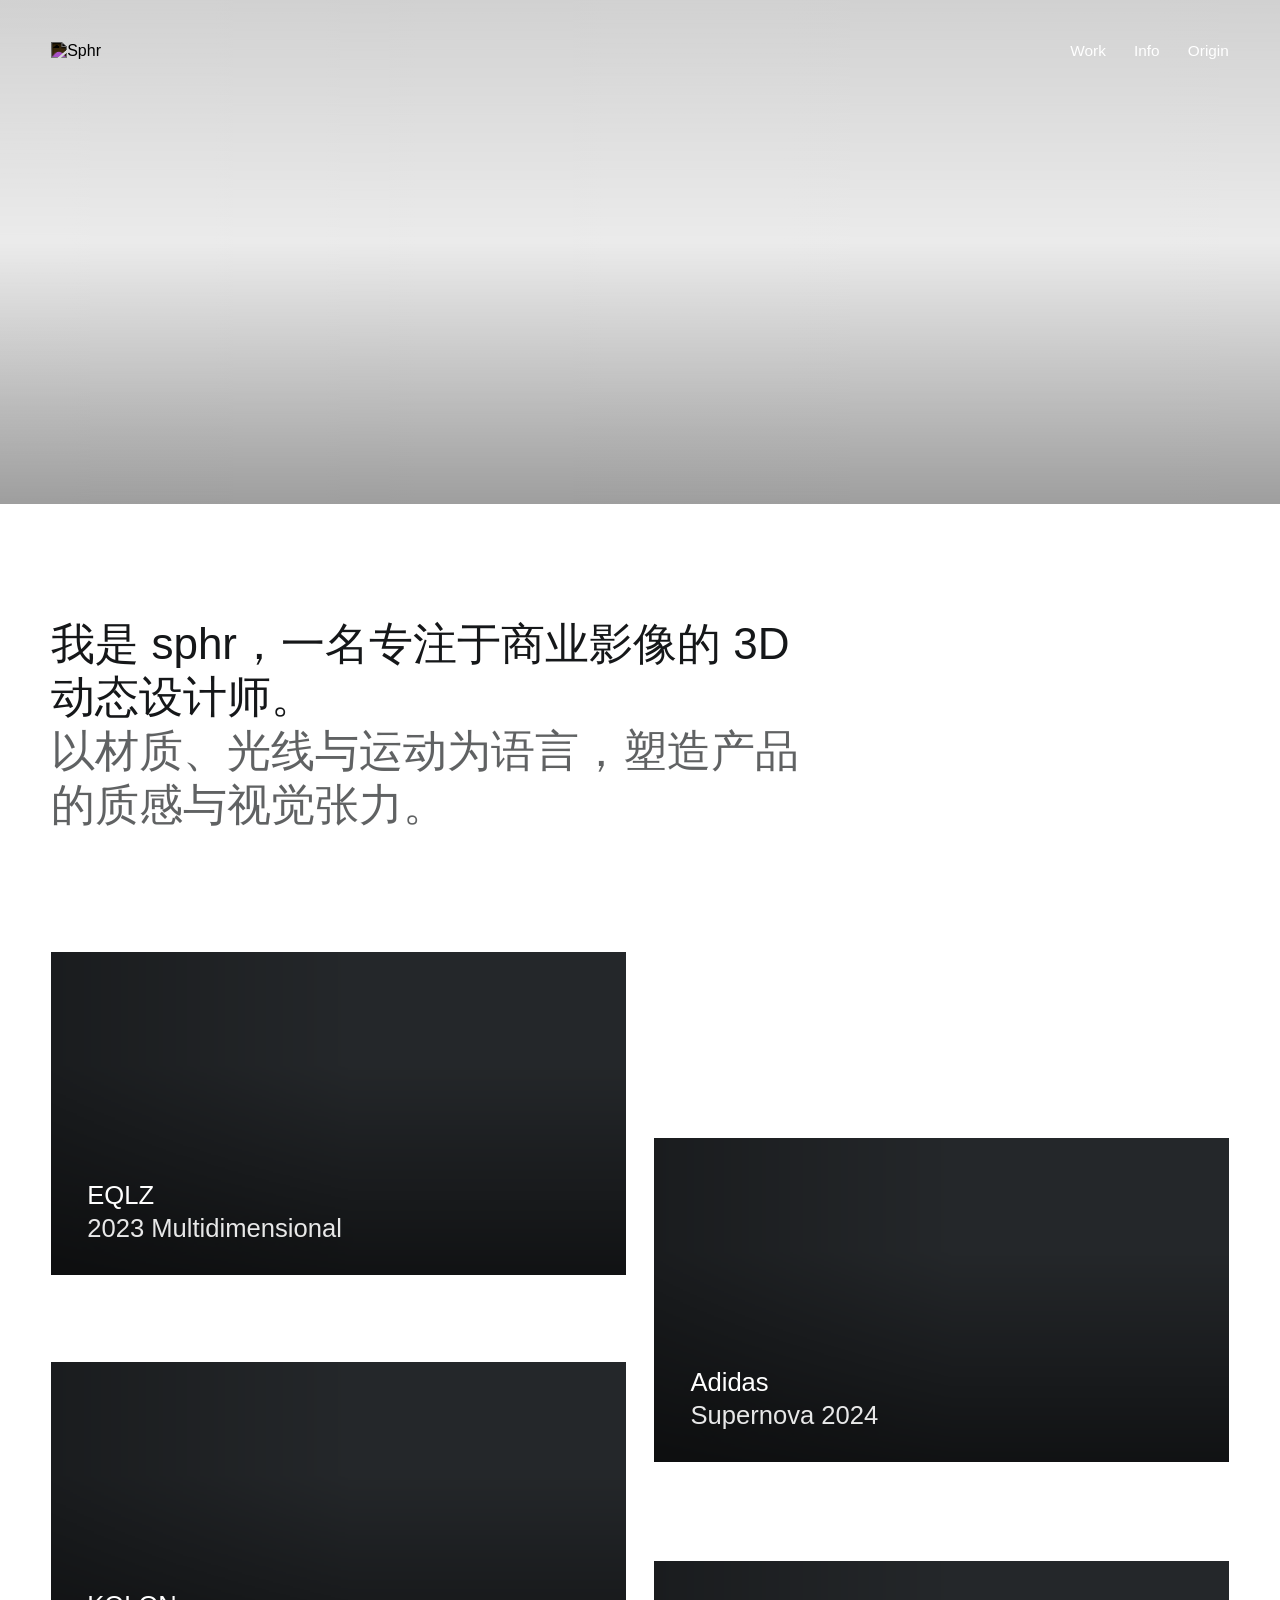
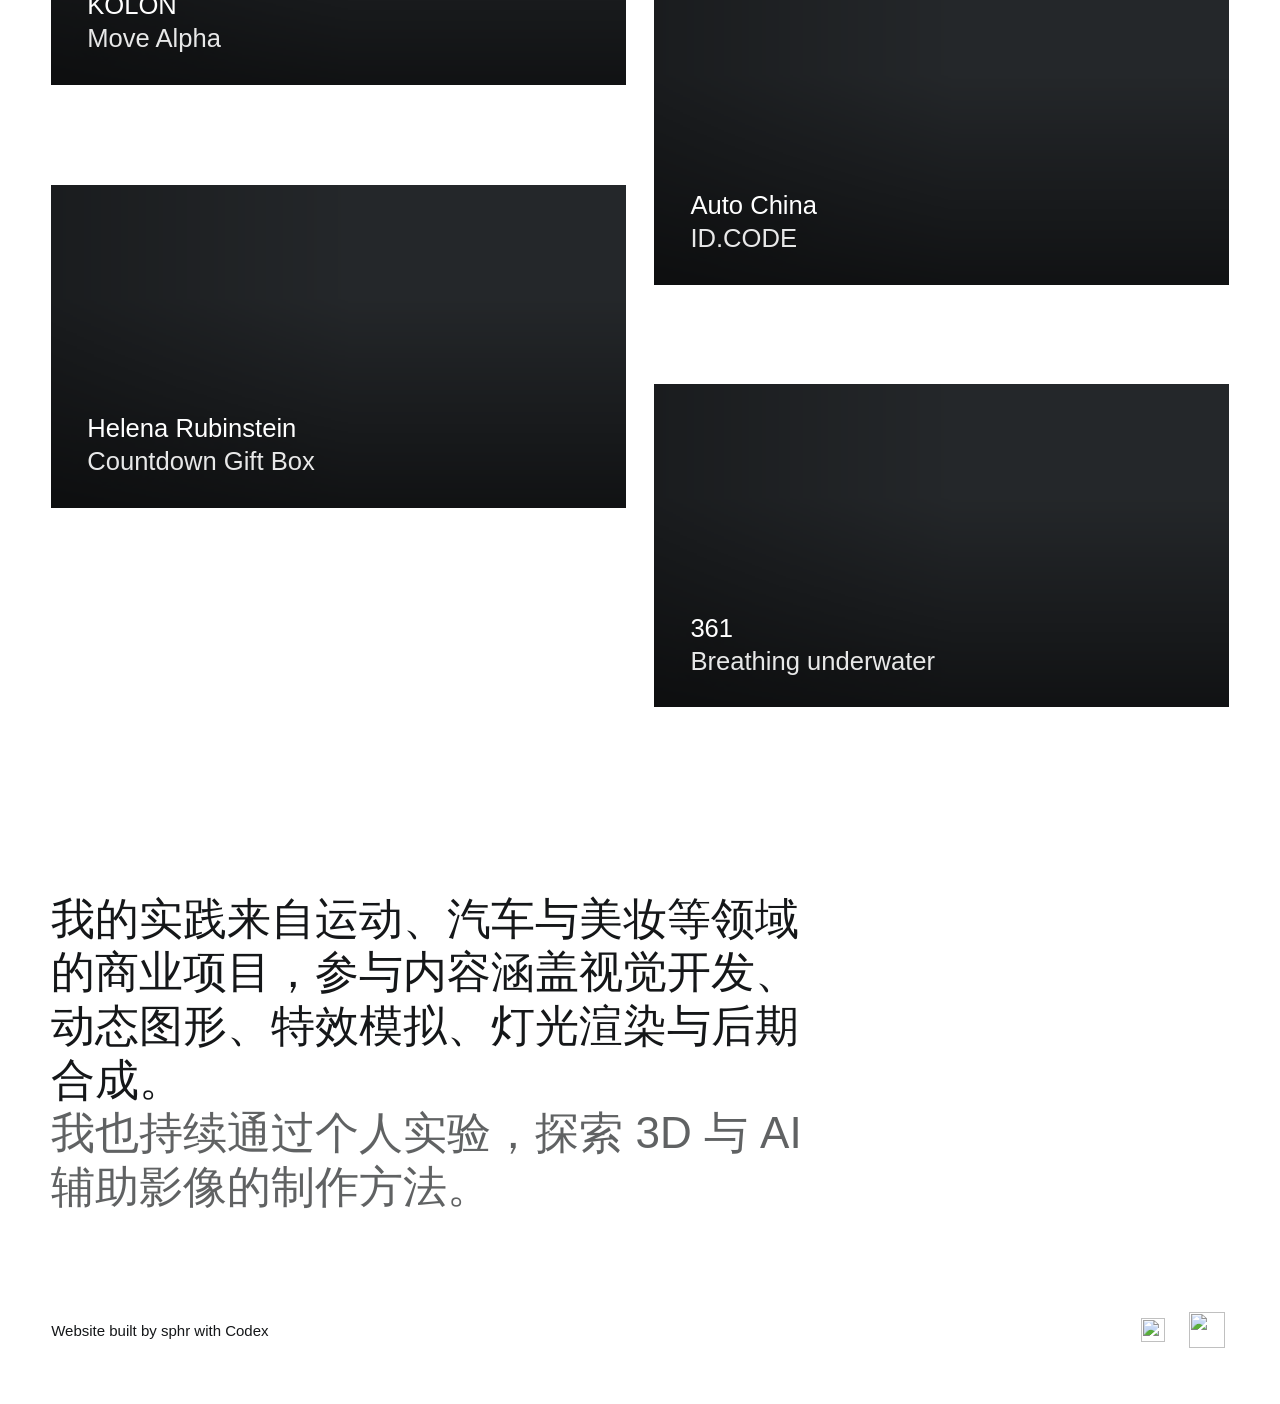
==== commit 55fb6340: "Serve the portfolio at the shorter GitHub project URL" ====
--- a/index.html
+++ b/index.html
@@ -2,15 +2,16 @@
 <html lang="zh-CN" data-entry-variant="single-document">
   <head>
     <meta charset="utf-8">
+    <meta name="robots" content="noindex,nofollow">
     <meta name="viewport" content="width=device-width, initial-scale=1">
     <title>sphr</title>
     <meta name="description" content="LvSchopenhauer's cinematic personal portfolio for design, technology and moving image work.">
-    <link rel="icon" href="/assets/sphr.svg" type="image/svg+xml">
-    <link rel="preload" as="image" href="/assets/hero-poster.jpg" fetchpriority="high">
+    <link rel="icon" href="/portfolio/assets/sphr.svg" type="image/svg+xml">
+    <link rel="preload" as="image" href="/portfolio/assets/hero-poster.jpg" fetchpriority="high">
     <style data-inline-source="css/styles.css">
 @font-face {
   font-family: "Satoshi";
-  src: url("/assets/fonts/satoshi/Satoshi-Light.woff2") format("woff2");
+  src: url("/portfolio/assets/fonts/satoshi/Satoshi-Light.woff2") format("woff2");
   font-weight: 300;
   font-style: normal;
   font-display: swap;
@@ -18,7 +19,7 @@
 
 @font-face {
   font-family: "Satoshi";
-  src: url("/assets/fonts/satoshi/Satoshi-Regular.woff2") format("woff2");
+  src: url("/portfolio/assets/fonts/satoshi/Satoshi-Regular.woff2") format("woff2");
   font-weight: 400;
   font-style: normal;
   font-display: swap;
@@ -26,7 +27,7 @@
 
 @font-face {
   font-family: "Satoshi";
-  src: url("/assets/fonts/satoshi/Satoshi-Medium.woff2") format("woff2");
+  src: url("/portfolio/assets/fonts/satoshi/Satoshi-Medium.woff2") format("woff2");
   font-weight: 500;
   font-style: normal;
   font-display: swap;
@@ -50,6 +51,7 @@
 .local-edit-link[hidden] { display: none; }
 .project-media-caption { margin: 12px 0 0; font: 13px/1.7 var(--pingfang); color: #b0b0b0; text-align: center; }
 .project-video[hidden] { display: none; }
+.project-player[hidden], .project-video-switch[hidden], .project-video iframe[hidden], .project-video video[hidden], .project-playback-error[hidden] { display: none; }
 .editor-preview { scroll-behavior: auto; }
 
 * {
@@ -181,8 +183,8 @@
   position: absolute;
   inset: 0;
   background: var(--origin-fg);
-  mask: url("/assets/sphr.svg") center / contain no-repeat;
-  -webkit-mask: url("/assets/sphr.svg") center / contain no-repeat;
+  mask: url("/portfolio/assets/sphr.svg") center / contain no-repeat;
+  -webkit-mask: url("/portfolio/assets/sphr.svg") center / contain no-repeat;
   pointer-events: none;
 }
 
@@ -1005,13 +1007,13 @@
   will-change: transform;
 }
 
-.cover-1 { --cover-image: url("/assets/covers/cover_1.home.webp"); background-position: 50% 50%; }
-.cover-2 { --cover-image: url("/assets/covers/cover_2.home.webp"); background-position: 50% 50%; }
-.cover-3 { --cover-image: url("/assets/covers/cover_3.home.webp"); background-position: 52% 50%; }
-.cover-4 { --cover-image: url("/assets/covers/cover_4.home.webp"); background-position: 50% 48%; }
-.cover-5 { --cover-image: url("/assets/covers/cover_5.home.webp"); background-position: 48% 50%; }
+.cover-1 { --cover-image: url("/portfolio/assets/covers/cover_1.home.webp"); background-position: 50% 50%; }
+.cover-2 { --cover-image: url("/portfolio/assets/covers/cover_2.home.webp"); background-position: 50% 50%; }
+.cover-3 { --cover-image: url("/portfolio/assets/covers/cover_3.home.webp"); background-position: 52% 50%; }
+.cover-4 { --cover-image: url("/portfolio/assets/covers/cover_4.home.webp"); background-position: 50% 48%; }
+.cover-5 { --cover-image: url("/portfolio/assets/covers/cover_5.home.webp"); background-position: 48% 50%; }
 .cover-6 {
-  --cover-image: url("/assets/covers/cover_6.home.webp");
+  --cover-image: url("/portfolio/assets/covers/cover_6.home.webp");
   background-size: calc(100% * 1094 / 1074) auto;
   background-position: right center;
 }
@@ -1592,8 +1594,11 @@
   object-position: center;
 }
 
+.project-visual img[hidden] { display: none; }
+
 /* Remove the 20px gray strip baked into the left of this 1094px source. */
-.project-visual img[src="/assets/covers/cover_6.png"] {
+.project-visual img[src$="/portfolio/assets/covers/cover_6.png"],
+.project-visual img[src$="/portfolio/assets/covers/cover_6.home.webp"] {
   width: calc(100% * 1094 / 1074);
   max-width: none;
   margin-left: calc(-100% * 20 / 1074);
@@ -1684,18 +1689,49 @@
   color: var(--white);
 }
 
+.project-player {
+  width: 100%;
+  margin-top: clamp(90px, 11.7vw, 175px);
+}
+
+.project-video-switch {
+  display: flex;
+  justify-content: center;
+  gap: 24px;
+  margin-bottom: 16px;
+}
+
+.project-video-switch button {
+  padding: 6px 0;
+  border: 0;
+  border-bottom: 1px solid transparent;
+  background: none;
+  color: #999;
+  font: 13px/1.5 var(--satoshi);
+  cursor: pointer;
+}
+
+.project-video-switch button[aria-pressed="true"] {
+  color: #fff;
+  border-bottom-color: currentColor;
+}
+
+.project-video-switch button:focus-visible { outline: 1px solid #fff; outline-offset: 5px; }
+.project-playback-error { color: #bbb; font: 13px/1.7 var(--pingfang); }
+
 .project-video {
   position: relative;
   width: 100%;
   max-width: 100%;
   height: 0;
   padding-bottom: 56.25%;
-  margin-top: clamp(90px, 11.7vw, 175px);
+  margin-top: 0;
   background: #000;
   overflow: hidden;
 }
 
-.project-video iframe {
+.project-video iframe,
+.project-video video {
   display: block;
   position: absolute;
   top: 0;
@@ -1703,6 +1739,7 @@
   width: 100%;
   height: 100%;
   border: 0;
+  object-fit: contain;
 }
 
 .project-custom-blocks {
@@ -1798,19 +1835,19 @@
 
 /* These three source boards contain baked-in gray strips. Correct their display
    without changing the archived artwork or the editor's content settings. */
-.project-custom-block.image img[src="/assets/projects/361/04-ee1c3e223952027.680233fb20de0.webp"] {
+.project-custom-block.image img[src="/portfolio/assets/projects/361/04-ee1c3e223952027.680233fb20de0.webp"] {
   aspect-ratio: 1920 / 1073;
   object-fit: contain;
   object-position: top;
   background: #797979;
 }
 
-.project-custom-block.image img[src="/assets/projects/361/02-06e8ae223952027.680233fb223ee.webp"] {
+.project-custom-block.image img[src="/portfolio/assets/projects/361/02-06e8ae223952027.680233fb223ee.webp"] {
   aspect-ratio: 1920 / 744;
   object-position: bottom;
 }
 
-.project-custom-block.image img[src="/assets/projects/361/06-1f254f223952027.680233fb23016.webp"] {
+.project-custom-block.image img[src="/portfolio/assets/projects/361/06-1f254f223952027.680233fb23016.webp"] {
   aspect-ratio: 1920 / 722;
   object-position: bottom;
 }
@@ -2396,8 +2433,8 @@
   </head>
   <body>
     <header class="site-header" data-header>
-      <a class="brand" href="/" aria-label="Back to home">
-        <img src="/assets/sphr.svg" alt="Sphr">
+      <a class="brand" href="/portfolio/" aria-label="Back to home">
+        <img src="/portfolio/assets/sphr.svg" alt="Sphr">
       </a>
       <button class="menu-toggle" type="button" aria-label="Toggle navigation" aria-expanded="false" aria-controls="primary-navigation" data-menu-toggle>
         <span></span>
@@ -2405,21 +2442,21 @@
         <span></span>
       </button>
       <nav class="site-nav" id="primary-navigation" aria-label="Primary navigation" data-site-nav>
-        <a href="/#moving">Work</a>
-        <a href="/info">Info</a>
-        <a href="/origin">Origin</a>
+        <a href="/portfolio/#moving">Work</a>
+        <a href="/portfolio/info">Info</a>
+        <a href="/portfolio/origin">Origin</a>
       </nav>
     </header>
 
     <main id="top" data-home-page>
       <section class="hero" aria-label="Portfolio hero">
         <div class="hero-media" data-hero-media aria-hidden="true">
-          <video muted loop playsinline preload="none" poster="/assets/hero-poster.jpg">
-            <source data-src="/assets/hero_new_compressed.mp4" type="video/mp4">
+          <video muted loop playsinline preload="none" poster="/portfolio/assets/hero-poster.jpg">
+            <source data-src="/portfolio/assets/hero_new_compressed.mp4" type="video/mp4">
           </video>
           <div class="scanlines"></div>
           <button class="hero-play" type="button" data-hero-play hidden aria-label="播放背景视频">
-            <svg viewBox="0 0 24 24" aria-hidden="true"><path d="m9 6 9 6-9 6Z"/></svg>
+            <svg viewBox="0 0 24 24" aria-hidden="true"><path d="m9 6 9 6-9 6Z"/portfolio/></svg>
           </button>
         </div>
       </section>
@@ -2433,7 +2470,7 @@
 
       <section id="moving" class="work-grid" aria-label="Selected work">
         <article class="project-card reveal" data-project="eqlz" data-reveal="repeat-from-top">
-          <a href="/eqlz">
+          <a href="/portfolio/eqlz">
             <span class="thumb cover-1"></span>
             <span class="caption">
               <strong>EQLZ</strong>
@@ -2442,7 +2479,7 @@
           </a>
         </article>
         <article class="project-card reveal" data-project="supernova" data-reveal="repeat-from-top">
-          <a href="/supernova">
+          <a href="/portfolio/supernova">
             <span class="thumb cover-2"></span>
             <span class="caption">
               <strong>Adidas</strong>
@@ -2451,7 +2488,7 @@
           </a>
         </article>
         <article class="project-card reveal" data-project="kolon" data-reveal="repeat-from-top">
-          <a href="/kolon">
+          <a href="/portfolio/kolon">
             <span class="thumb cover-3"></span>
             <span class="caption">
               <strong>KOLON</strong>
@@ -2460,7 +2497,7 @@
           </a>
         </article>
         <article class="project-card reveal" data-project="auto" data-reveal="repeat-from-top">
-          <a href="/auto">
+          <a href="/portfolio/auto">
             <span class="thumb cover-4"></span>
             <span class="caption">
               <strong>Auto China</strong>
@@ -2469,7 +2506,7 @@
           </a>
         </article>
         <article class="project-card reveal" data-project="helena" data-reveal="repeat-from-top">
-          <a href="/helena">
+          <a href="/portfolio/helena">
             <span class="thumb cover-5"></span>
             <span class="caption">
               <strong>Helena Rubinstein</strong>
@@ -2478,7 +2515,7 @@
           </a>
         </article>
         <article class="project-card reveal" data-project="361" data-reveal="repeat-from-top">
-          <a href="/361">
+          <a href="/portfolio/361">
             <span class="thumb cover-6"></span>
             <span class="caption">
               <strong>361</strong>
@@ -2499,10 +2536,10 @@
         <p class="credit">Website built by sphr with Codex</p>
         <nav class="social-links" aria-label="Social links">
           <a class="social-link-instagram" href="https://www.instagram.com/fbmarkkk/" target="_blank" rel="noopener noreferrer" aria-label="Instagram">
-            <img src="/assets/social-instagram.svg" alt="" width="24" height="24">
+            <img src="/portfolio/assets/social-instagram.svg" alt="" width="24" height="24">
           </a>
           <a class="social-link-xiaohongshu" href="https://xhslink.cn/o/3bJI2GT29qv" target="_blank" rel="noopener noreferrer" aria-label="小红书">
-            <img src="/assets/social-xiaohongshu.svg" alt="" width="36" height="36">
+            <img src="/portfolio/assets/social-xiaohongshu.svg" alt="" width="36" height="36">
           </a>
         </nav>
       </footer>
@@ -2518,7 +2555,7 @@
           </h1>
         </div>
         <figure class="origin-hero-figure">
-          <img src="/assets/origin/schopenhauer-portrait.jpg" alt="Arthur Schopenhauer portrait photograph by J. Schaefer, 1859">
+          <img src="/portfolio/assets/origin/schopenhauer-portrait.jpg" alt="Arthur Schopenhauer portrait photograph by J. Schaefer, 1859">
         </figure>
       </section>
     </main>
@@ -2538,7 +2575,7 @@
             </span>
           </span>
           <span class="verse-label">
-            <span class="verse-name">Verse <svg viewBox="0 0 16 16" aria-hidden="true"><path d="M4 12 12 4M4 4h8v8"/></svg></span>
+            <span class="verse-name">Verse <svg viewBox="0 0 16 16" aria-hidden="true"><path d="M4 12 12 4M4 4h8v8"/portfolio/></svg></span>
             <span class="verse-address">verse.sphr.top</span>
           </span>
         </a>
@@ -2550,7 +2587,7 @@
     <main class="project-page" data-project-page hidden>
       <section class="project-hero" aria-label="Project motion preview">
         <div class="project-visual" data-project-visual>
-          <img src="/assets/head2.png" alt="" data-project-image>
+          <img alt="" data-project-image hidden fetchpriority="high" decoding="async">
           <div class="scanlines"></div>
         </div>
         <a class="project-scroll" href="#project-story" aria-label="Scroll to project story"></a>
@@ -2572,23 +2609,32 @@
             are tested before the final experience is assembled.
           </p>
         </div>
+        <div class="project-player" data-project-player>
+          <div class="project-video-switch" data-project-video-switch hidden role="group" aria-label="播放线路">
+            <button type="button" data-video-mode="vimeo" aria-pressed="true">Vimeo</button>
+            <button type="button" data-video-mode="backup" aria-pressed="false">备用播放</button>
+          </div>
         <div class="project-video iframe-wrapper standard-play">
           <iframe
             title="vimeo-player"
             data-project-video
+            loading="lazy"
             src="about:blank"
             width="640"
             height="360"
             frameborder="0"
             referrerpolicy="strict-origin-when-cross-origin"
             allow="autoplay; fullscreen; picture-in-picture; clipboard-write; encrypted-media; web-share"></iframe>
+          <video data-project-native hidden controls playsinline preload="none" aria-label="项目主片备用播放"></video>
+        </div>
+          <p class="project-playback-error" data-project-playback-error hidden role="status">备用视频暂时未能加载，请稍后重试。</p>
         </div>
       </section>
 
       <section class="project-custom-blocks" data-project-blocks hidden></section>
 
       <nav class="project-return" aria-label="Project navigation">
-        <a href="/">回到主页</a>
+        <a href="/portfolio/">回到主页</a>
       </nav>
 
     </main>
@@ -2596,7 +2642,7 @@
     <section class="route-status" data-route-status hidden aria-live="polite" aria-label="作品加载状态">
       <p data-route-status-message>正在加载作品…</p>
       <button type="button" data-route-retry hidden>重新加载</button>
-      <a href="/">回到主页</a>
+      <a href="/portfolio/">回到主页</a>
     </section>
 
     <script id="startup-guard">
@@ -2611,10 +2657,10 @@
           var target = event.target;
           if (target && target.tagName === 'SCRIPT') {
             var src = target.src || '';
-            var external = src && src.indexOf(location.origin + '/') !== 0;
-            record('Script resource failed', external ? src.split('/')[2] : (target.getAttribute('src') || '').split('?')[0], external);
+            var external = src && src.indexOf(location.origin + '/portfolio/') !== 0;
+            record('Script resource failed', external ? src.split('/portfolio/')[2] : (target.getAttribute('src') || '').split('?')[0], external);
           } else if (event.message) {
-            var externalError = event.filename && event.filename.indexOf(location.origin + '/') !== 0;
+            var externalError = event.filename && event.filename.indexOf(location.origin + '/portfolio/') !== 0;
             record(event.message, externalError ? 'third-party' : event.filename ? event.filename.slice(location.origin.length).split('?')[0] : '', externalError);
           }
         }, true);
@@ -2754,13 +2800,18 @@
 const projectCopy = document.querySelector("[data-project-copy]");
 const projectSecondary = document.querySelector("[data-project-secondary]");
 const projectVideo = document.querySelector("[data-project-video]");
+const projectPlayer = document.querySelector('[data-project-player]');
+const projectNative = document.querySelector('[data-project-native]');
+const projectVideoSwitch = document.querySelector('[data-project-video-switch]');
+const projectPlaybackError = document.querySelector('[data-project-playback-error]');
+let activeProjectPlayback;
 const projectBlocks = document.querySelector("[data-project-blocks]");
 const projects = {
   eqlz: {
     title: "Multidimensional",
     client: "EQLZ",
     visual: "project-visual-a",
-    image: "/assets/covers/cover_1.png",
+    image: "/portfolio/assets/covers/cover_1.png",
     video: "https://player.vimeo.com/video/1022825186?h=a8ec0282e8&title=0&byline=0&portrait=0&badge=0",
     copy: "A close product study built around texture, compression and a controlled flash of green.",
     secondary: "The direction holds the object at a monumental scale, letting material detail and light gradients carry the rhythm before the wider brand system opens up."
@@ -2769,7 +2820,7 @@
     title: "Supernova 2024",
     client: "Adidas",
     visual: "project-visual-b",
-    image: "/assets/covers/cover_2.png",
+    image: "/portfolio/assets/covers/cover_2.png",
     video: "https://player.vimeo.com/video/1078557961?h=a8ec0282e8&title=0&byline=0&portrait=0&badge=0",
     copy: "A floating footwear composition set against an impossible landscape, balancing product clarity with a surreal environmental read.",
     secondary: "The frame keeps the silhouette legible while the reflected terrain adds a sense of movement, depth and outdoor performance without becoming literal."
@@ -2778,7 +2829,7 @@
     title: "MOVE ALPHA",
     client: "KOLON",
     visual: "project-visual-c",
-    image: "/assets/projects/kolon/10-board.webp",
+    image: "/portfolio/assets/projects/kolon/10-board.webp",
     video: "https://player.vimeo.com/video/1074185659?title=0&byline=0&portrait=0&badge=0",
     copy: "KOLON MOVE ALPHA 是一支以自然能量为主题的登山鞋 CG 宣传片。影片从鞋款的三种配色出发，构建森林矩阵、沙漠与火山熔岩三个幻想空间，将产品外观与自然环境中的形态、材质和运动相结合，呈现充满想象力的户外世界。",
     secondary: "我负责沙漠篇大部分镜头的 CG 制作，依据既定分镜完成场景搭建、摄像机动画、特效模拟、灯光材质、渲染及后期合成，并参与箭头标识与微粒交互效果的前期视觉开发。"
@@ -2787,7 +2838,7 @@
     title: "ID. CODE",
     client: "Volkswagen",
     visual: "project-visual-d",
-    image: "/assets/covers/cover_4.png",
+    image: "/portfolio/assets/covers/cover_4.png",
     video: "https://player.vimeo.com/video/1079755480?h=b0377a1ee5&title=0&byline=0&portrait=0&badge=0",
     copy: "本项目为大众 ID. CODE 概念车在 2024 北京车展的展示制作数字艺术影像。作品以粒子、液体与金属三种视觉语言，呈现材料的流动、形态变化与光泽，并与现场的实体车辆和 LED 展陈空间相结合，形成围绕产品展开的动态视觉体验。",
     secondary: "我参与了粒子与液体部分的制作，完成其中大部分粒子模拟、动画和摄像机工作，并负责材质、灯光、Redshift 渲染，以及 AE 中的剪辑与合成。摄像机动画依据既定分镜完成。"
@@ -2796,7 +2847,7 @@
     title: "Countdown Gift Box",
     client: "Helena Rubinstein",
     visual: "project-visual-e",
-    image: "/assets/covers/cover_5.png",
+    image: "/portfolio/assets/covers/cover_5.png",
     video: "https://player.vimeo.com/video/1079682226?h=1d4e238bca&title=0&byline=0&portrait=0&badge=0",
     copy: "这是为赫莲娜限量倒数礼盒制作的节日宣传影片。画面以白色层叠形态、金色流体与黑金礼盒构成视觉基调，通过蜡烛、护肤产品和礼盒展开的镜头，呈现节日礼赠的仪式感。",
     secondary: "我负责片中的金属流体与蜡烛火焰 Pyro 模拟，并依据既定分镜完成礼盒展开动画、Hero 镜头的布置和渲染。主要制作工具为 Houdini、Redshift 与 After Effects。"
@@ -2805,8 +2856,8 @@
     title: "Breathing underwater",
     client: "361",
     visual: "project-visual-f",
-    image: "/assets/covers/cover_6.png",
-    video: "https://player.vimeo.com/video/1076680357?title=0&byline=0&portrait=0&badge=0",
+    image: "/portfolio/assets/covers/cover_6.png",
+    video: "https://player.bilibili.com/player.html?bvid=BV1Pexe6uE9q&p=1&autoplay=0&danmaku=0",
     copy: "本项目为 361° 第八代防水跑鞋制作数字影像，以“水下呼吸”为视觉概念，将鞋款置于悬浮的水立方中，通过水体包裹与破水亮相的过程，呈现产品兼顾防水与透气的特性。",
     secondary: "我负责雨滴落在鞋面的相关镜头制作，涵盖雨滴模拟、材质、灯光、渲染与合成。主要使用 Houdini、Redshift 和 After Effects，重点控制雨滴的真实质感，以及落点与溅落节奏。"
   }
@@ -2815,6 +2866,8 @@
 const projectSlugs = new Set(Object.keys(projects));
 const appRoutes = new Set(["", "origin", "info", "admin", ...projectSlugs]);
 const editableProjectSlugs = ["eqlz", "supernova", "kolon", "auto", "helena", "361"];
+// Independent media host: the backup must not depend on Vimeo or Cloudflare.
+for (const slug of editableProjectSlugs) projects[slug].videoFallback = `https://lvschopenhauer.github.io/portfolio/assets/films/${slug}.mp4`;
 const editableProjectData = {};
 const projectRequests = new Map();
 const localEditorHost = ['127.0.0.1', 'localhost'].includes(location.hostname);
@@ -2846,7 +2899,7 @@
 }
 
 function getEditableProjectApi(slug = "") {
-  return slug ? `/api/projects/${slug}` : "/api/projects";
+  return slug ? `/portfolio/api/projects/${slug}` : "/portfolio/api/projects";
 }
 
 async function fetchJson(url) {
@@ -2875,7 +2928,7 @@
         project = await fetchJson(getEditableProjectApi(slug));
       } catch { /* A local static preview may not provide the editor API. */ }
     }
-    if (!project) project = await fetchJson(`/data/${slug}.json`);
+    if (!project) project = await fetchJson(`/portfolio/data/${slug}.json`);
     if (!project || typeof project !== 'object' || Array.isArray(project) || !Object.keys(project).length) {
       throw new Error('Project data was empty or invalid');
     }
@@ -2907,8 +2960,20 @@
 
 function getProject(slug) {
   const project = { ...projects[slug], ...readEditableProject(slug) };
+  if (project.video === '' || /^https:\/\/player\.bilibili\.com\//.test(project.video)) project.videoFallback = '';
   if (typeof project.image === "string") {
     project.image = project.image.replace(/^https?:\/\/(?:127\.0\.0\.1|localhost):\d+(\/assets\/)/, "$1");
+    // Full-frame derivatives preserve the detail hero's crop at every viewport.
+    const fullFrameCovers = {
+      '/portfolio/assets/covers/cover_1.png': '/portfolio/assets/covers/cover_1.detail.webp',
+      '/portfolio/assets/covers/cover_2.png': '/portfolio/assets/covers/cover_2.detail.webp',
+      '/portfolio/assets/covers/cover_3.png': '/portfolio/assets/covers/cover_3.home.webp',
+      '/portfolio/assets/uploads/1793258782764-64fd59176e8268-cover_3.png': '/portfolio/assets/covers/cover_3.home.webp',
+      '/portfolio/assets/covers/cover_4.png': '/portfolio/assets/covers/cover_4.home.webp',
+      '/portfolio/assets/covers/cover_5.png': '/portfolio/assets/covers/cover_5.home.webp',
+      '/portfolio/assets/covers/cover_6.png': '/portfolio/assets/covers/cover_6.home.webp'
+    };
+    project.image = fullFrameCovers[project.image] || project.image;
   }
   return project;
 }
@@ -2996,6 +3061,8 @@
 
     if (block.type === "image") {
       const image = document.createElement("img");
+      image.loading = "lazy";
+      image.decoding = "async";
       image.src = block.content;
       image.alt = block.alt || "";
       item.append(image);
@@ -3026,7 +3093,7 @@
 }
 
 function getSlugFromPath(pathname = window.location.pathname) {
-  return pathname.replace(/^\/+|\/+$/g, "");
+  return (pathname.startsWith("/portfolio") ? pathname.slice(10) : pathname).replace(/^\/+|\/+$/g, "");
 }
 
 function scrollToHash(hash) {
@@ -3295,6 +3362,46 @@
 window.addEventListener("resize", updateHeader);
 updateHeader();
 
+function resetProjectPlayback() {
+  activeProjectPlayback = null;
+  if (projectVideo) projectVideo.src = 'about:blank';
+  if (projectNative) {
+    projectNative.pause();
+    projectNative.removeAttribute('src');
+    projectNative.load();
+    projectNative.hidden = true;
+  }
+  if (projectPlaybackError) projectPlaybackError.hidden = true;
+}
+
+function selectProjectPlayback(mode, play = false) {
+  const project = activeProjectPlayback;
+  if (!project) return;
+  const backup = mode === 'backup' && Boolean(project.videoFallback);
+  projectVideo.hidden = backup;
+  projectNative.hidden = !backup;
+  projectPlaybackError.hidden = true;
+  projectVideoSwitch.querySelectorAll('button').forEach(button => button.setAttribute('aria-pressed', String(button.dataset.videoMode === (backup ? 'backup' : 'vimeo'))));
+  if (backup) {
+    projectVideo.src = 'about:blank';
+    if (projectNative.getAttribute('src') !== project.videoFallback) projectNative.src = project.videoFallback;
+    if (play) projectNative.play().catch(() => {});
+  } else {
+    projectNative.pause();
+    projectNative.removeAttribute('src');
+    projectNative.load();
+    projectVideo.src = project.video || 'about:blank';
+  }
+}
+
+projectVideoSwitch?.addEventListener('click', event => {
+  const button = event.target.closest('button[data-video-mode]');
+  if (button) selectProjectPlayback(button.dataset.videoMode, true);
+});
+projectNative?.addEventListener('error', () => {
+  if (activeProjectPlayback && !projectNative.hidden && projectNative.getAttribute('src')) projectPlaybackError.hidden = false;
+});
+
 function showProjectPage(slug) {
   const project = getProject(slug);
   if (!project) return false;
@@ -3316,11 +3423,27 @@
   renderTypography(projectService, project.title, project.typography?.title);
   renderTypography(projectCopy, project.copy, project.typography?.copy);
   renderTypography(projectSecondary, project.secondary, project.typography?.secondary);
-  if (projectImage && project.image) projectImage.src = project.image;
+  if (projectImage) {
+    // Clear the previous project's bitmap while the next cover is loading.
+    projectImage.hidden = true;
+    projectImage.onload = () => { projectImage.hidden = false; };
+    projectImage.onerror = () => { projectImage.hidden = true; };
+    if (project.image) {
+      projectImage.src = project.image;
+      if (projectImage.complete && projectImage.naturalWidth) projectImage.hidden = false;
+    } else {
+      projectImage.removeAttribute('src');
+    }
+  }
   if (projectVideo) {
-    const videoSource = project.video || 'about:blank';
-    if (projectVideo.getAttribute('src') !== videoSource) projectVideo.src = videoSource;
-    projectVideo.closest('.project-video').hidden = !project.video;
+    const playbackChanged = !activeProjectPlayback || activeProjectPlayback.video !== project.video || activeProjectPlayback.videoFallback !== project.videoFallback;
+    if (playbackChanged) resetProjectPlayback();
+    activeProjectPlayback = project;
+    projectPlayer.hidden = !project.video && !project.videoFallback;
+    projectVideoSwitch.hidden = !project.videoFallback || !project.video;
+    projectNative.poster = project.image || '';
+    projectVideo.title = `${project.client} - ${project.title} 主片`;
+    if (playbackChanged) selectProjectPlayback(project.video ? 'vimeo' : 'backup');
   }
   renderProjectBlocks(project.blocks);
   projectVisual.className = `project-visual ${project.visual}`;
@@ -3349,7 +3472,7 @@
   projectVisual?.removeAttribute("style");
   projectHero?.style.removeProperty("--project-overlay-opacity");
   if (projectScroll) projectScroll.removeAttribute("style");
-  if (projectVideo) projectVideo.src = "about:blank";
+  resetProjectPlayback();
   renderProjectBlocks();
   if (heroMedia) heroMedia.style.removeProperty("--hero-media-opacity");
   document.title = "sphr";
@@ -3373,7 +3496,7 @@
   projectVisual?.removeAttribute("style");
   projectHero?.style.removeProperty("--project-overlay-opacity");
   if (projectScroll) projectScroll.removeAttribute("style");
-  if (projectVideo) projectVideo.src = "about:blank";
+  resetProjectPlayback();
   renderProjectBlocks();
   if (heroMedia) heroMedia.style.removeProperty("--hero-media-opacity");
   document.title = "Info · sphr";
@@ -3387,10 +3510,10 @@
   adminPage.hidden = false;
   document.body.classList.remove('project-active', 'origin-active', 'info-active');
   document.body.classList.add('admin-active');
-  if (projectVideo) projectVideo.src = 'about:blank';
+  resetProjectPlayback();
   document.querySelector('.hero video')?.pause();
   document.title = '作品编辑器 · sphr';
-  const editor = await import('/js/editor.js?v=20261027');
+  const editor = await import('/portfolio/js/editor.js?v=20261030-bilibili');
   await editor.mountEditor(adminPage, { projects, initialSlug: new URLSearchParams(location.search).get('project') || getLastViewedProjectSlug() });
   updateHeader();
 }
@@ -3410,7 +3533,7 @@
   projectVisual?.removeAttribute("style");
   projectHero?.style.removeProperty("--project-overlay-opacity");
   if (projectScroll) projectScroll.removeAttribute("style");
-  if (projectVideo) projectVideo.src = "about:blank";
+  resetProjectPlayback();
   renderProjectBlocks();
   document.title = "sphr";
   updateHeader();
@@ -3423,7 +3546,7 @@
   document.body.classList.remove('origin-active', 'info-active', 'admin-active');
   document.body.classList.add('project-active');
   document.querySelector('.hero video')?.pause();
-  if (projectVideo) projectVideo.src = 'about:blank';
+  resetProjectPlayback();
   header.classList.remove('on-paper');
   routeStatus.hidden = false;
   routeStatusMessage.textContent = failed ? '作品暂时未能加载，请重试。' : '正在加载作品…';
@@ -3505,7 +3628,7 @@
   editLink.className = 'local-edit-link'; editLink.textContent = '编辑此项目';
   document.body.append(editLink);
   const syncEditLink = () => {
-    const slug = getSlugFromPath(); editLink.hidden = !projectSlugs.has(slug); editLink.href = `/admin?project=${slug}`;
+    const slug = getSlugFromPath(); editLink.hidden = !projectSlugs.has(slug); editLink.href = `/portfolio/admin?project=${slug}`;
   };
   syncEditLink();
   window.addEventListener('popstate', syncEditLink);
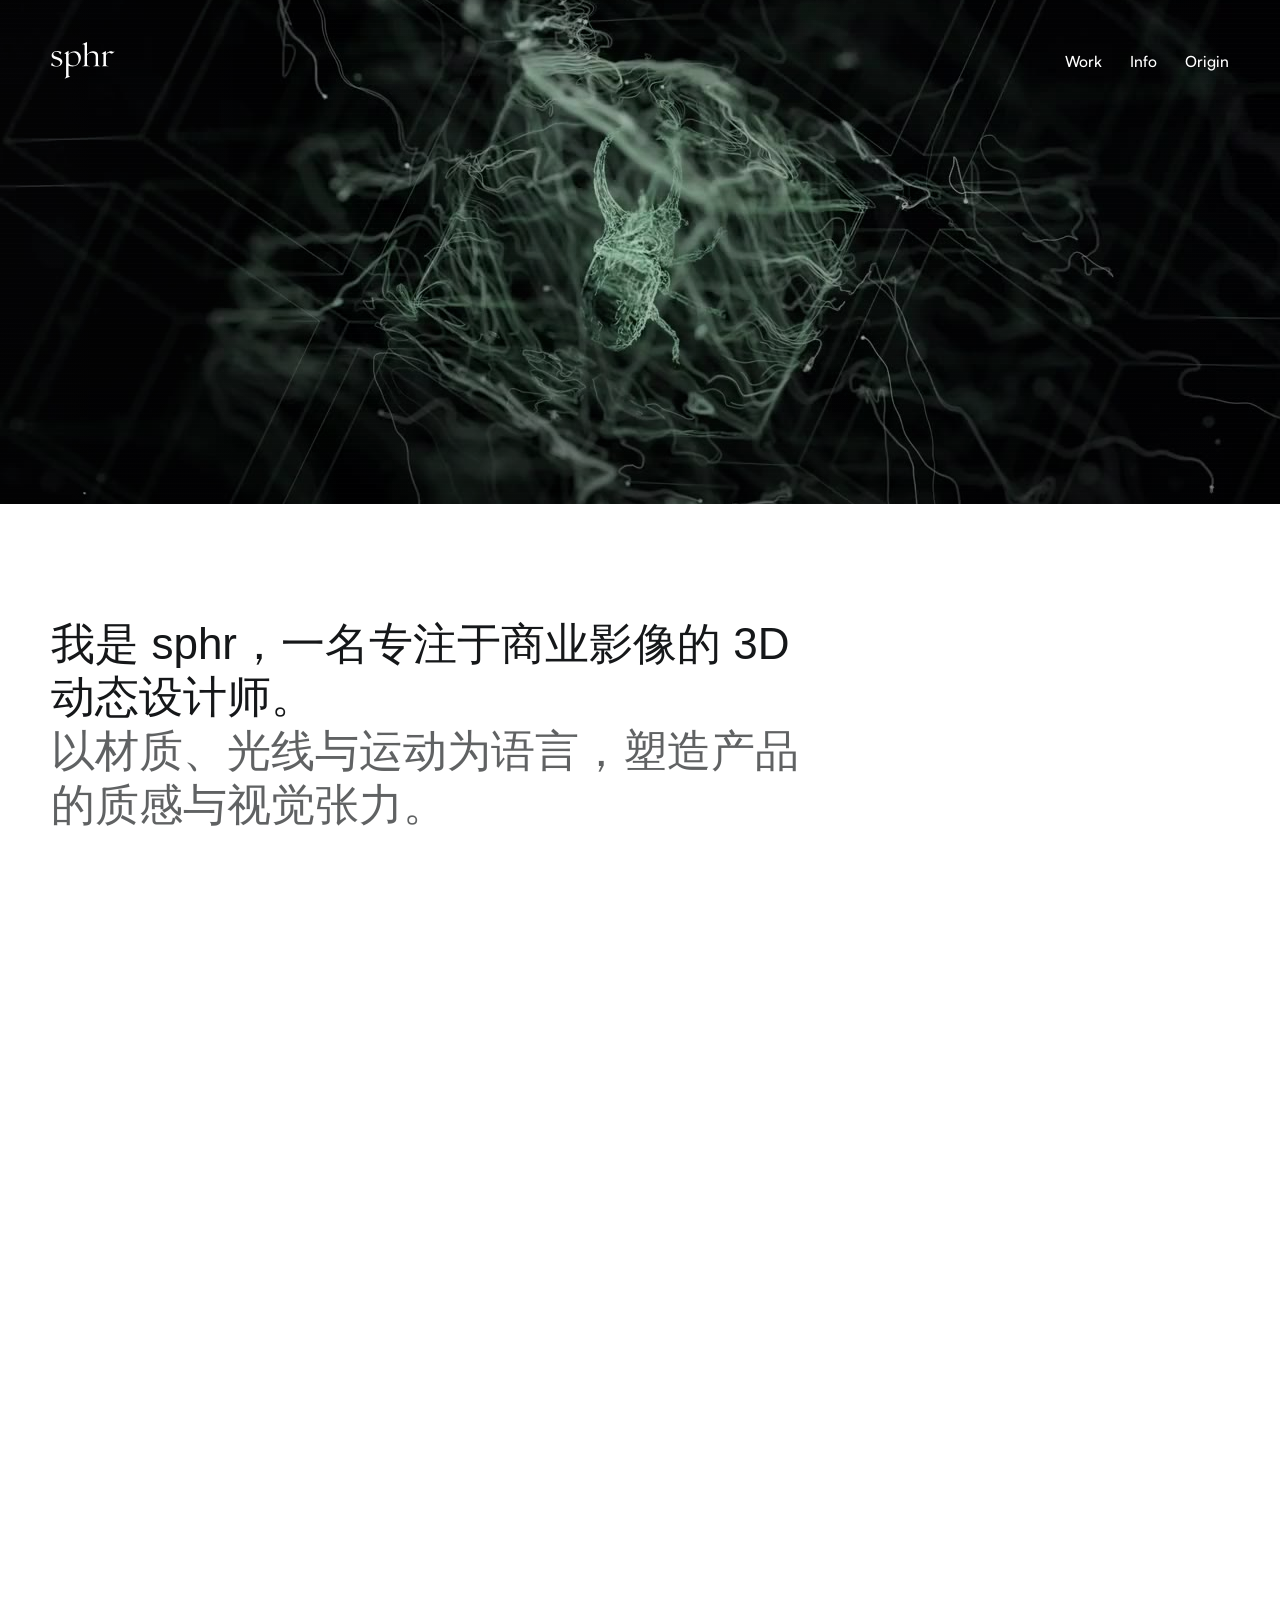
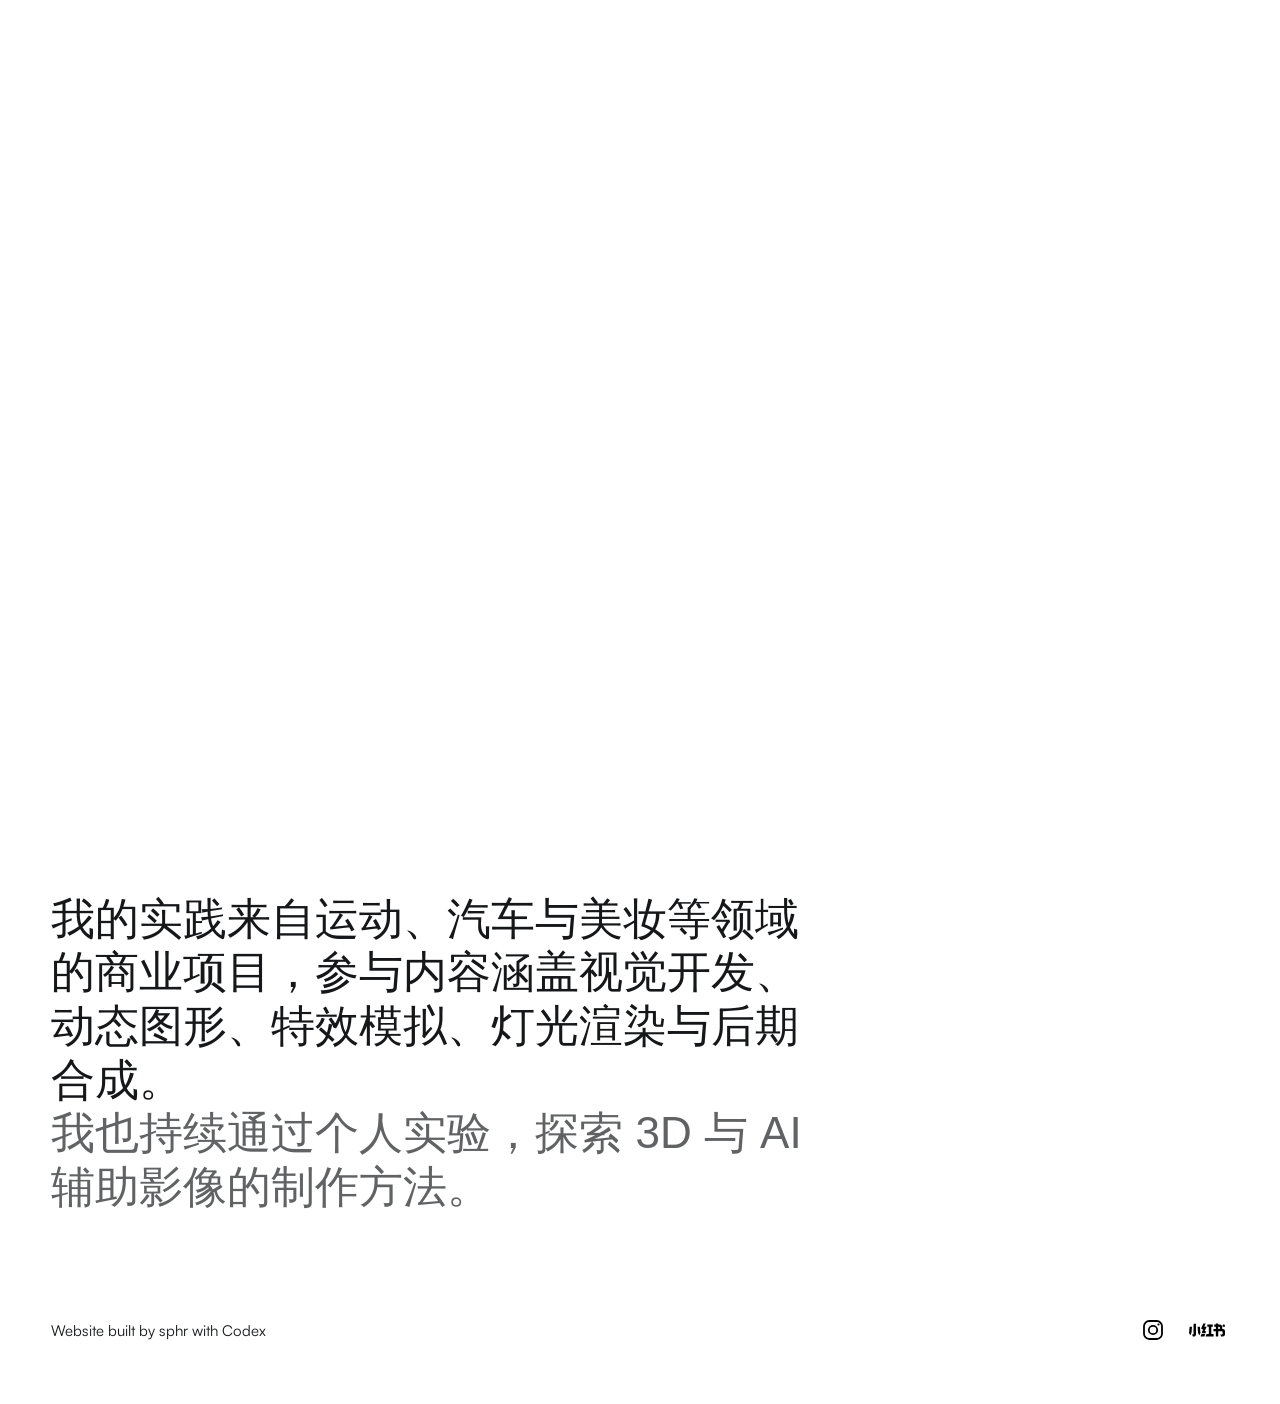
==== commit a817589b: "Revert "Serve the portfolio at the shorter GitHub project URL" This reverts commit 55fb6340701c3643c" ====
--- a/index.html
+++ b/index.html
@@ -2,16 +2,15 @@
 <html lang="zh-CN" data-entry-variant="single-document">
   <head>
     <meta charset="utf-8">
-    <meta name="robots" content="noindex,nofollow">
     <meta name="viewport" content="width=device-width, initial-scale=1">
     <title>sphr</title>
     <meta name="description" content="LvSchopenhauer's cinematic personal portfolio for design, technology and moving image work.">
-    <link rel="icon" href="/portfolio/assets/sphr.svg" type="image/svg+xml">
-    <link rel="preload" as="image" href="/portfolio/assets/hero-poster.jpg" fetchpriority="high">
+    <link rel="icon" href="/assets/sphr.svg" type="image/svg+xml">
+    <link rel="preload" as="image" href="/assets/hero-poster.jpg" fetchpriority="high">
     <style data-inline-source="css/styles.css">
 @font-face {
   font-family: "Satoshi";
-  src: url("/portfolio/assets/fonts/satoshi/Satoshi-Light.woff2") format("woff2");
+  src: url("/assets/fonts/satoshi/Satoshi-Light.woff2") format("woff2");
   font-weight: 300;
   font-style: normal;
   font-display: swap;
@@ -19,7 +18,7 @@
 
 @font-face {
   font-family: "Satoshi";
-  src: url("/portfolio/assets/fonts/satoshi/Satoshi-Regular.woff2") format("woff2");
+  src: url("/assets/fonts/satoshi/Satoshi-Regular.woff2") format("woff2");
   font-weight: 400;
   font-style: normal;
   font-display: swap;
@@ -27,7 +26,7 @@
 
 @font-face {
   font-family: "Satoshi";
-  src: url("/portfolio/assets/fonts/satoshi/Satoshi-Medium.woff2") format("woff2");
+  src: url("/assets/fonts/satoshi/Satoshi-Medium.woff2") format("woff2");
   font-weight: 500;
   font-style: normal;
   font-display: swap;
@@ -183,8 +182,8 @@
   position: absolute;
   inset: 0;
   background: var(--origin-fg);
-  mask: url("/portfolio/assets/sphr.svg") center / contain no-repeat;
-  -webkit-mask: url("/portfolio/assets/sphr.svg") center / contain no-repeat;
+  mask: url("/assets/sphr.svg") center / contain no-repeat;
+  -webkit-mask: url("/assets/sphr.svg") center / contain no-repeat;
   pointer-events: none;
 }
 
@@ -1007,13 +1006,13 @@
   will-change: transform;
 }
 
-.cover-1 { --cover-image: url("/portfolio/assets/covers/cover_1.home.webp"); background-position: 50% 50%; }
-.cover-2 { --cover-image: url("/portfolio/assets/covers/cover_2.home.webp"); background-position: 50% 50%; }
-.cover-3 { --cover-image: url("/portfolio/assets/covers/cover_3.home.webp"); background-position: 52% 50%; }
-.cover-4 { --cover-image: url("/portfolio/assets/covers/cover_4.home.webp"); background-position: 50% 48%; }
-.cover-5 { --cover-image: url("/portfolio/assets/covers/cover_5.home.webp"); background-position: 48% 50%; }
+.cover-1 { --cover-image: url("/assets/covers/cover_1.home.webp"); background-position: 50% 50%; }
+.cover-2 { --cover-image: url("/assets/covers/cover_2.home.webp"); background-position: 50% 50%; }
+.cover-3 { --cover-image: url("/assets/covers/cover_3.home.webp"); background-position: 52% 50%; }
+.cover-4 { --cover-image: url("/assets/covers/cover_4.home.webp"); background-position: 50% 48%; }
+.cover-5 { --cover-image: url("/assets/covers/cover_5.home.webp"); background-position: 48% 50%; }
 .cover-6 {
-  --cover-image: url("/portfolio/assets/covers/cover_6.home.webp");
+  --cover-image: url("/assets/covers/cover_6.home.webp");
   background-size: calc(100% * 1094 / 1074) auto;
   background-position: right center;
 }
@@ -1597,8 +1596,8 @@
 .project-visual img[hidden] { display: none; }
 
 /* Remove the 20px gray strip baked into the left of this 1094px source. */
-.project-visual img[src$="/portfolio/assets/covers/cover_6.png"],
-.project-visual img[src$="/portfolio/assets/covers/cover_6.home.webp"] {
+.project-visual img[src$="/assets/covers/cover_6.png"],
+.project-visual img[src$="/assets/covers/cover_6.home.webp"] {
   width: calc(100% * 1094 / 1074);
   max-width: none;
   margin-left: calc(-100% * 20 / 1074);
@@ -1835,19 +1834,19 @@
 
 /* These three source boards contain baked-in gray strips. Correct their display
    without changing the archived artwork or the editor's content settings. */
-.project-custom-block.image img[src="/portfolio/assets/projects/361/04-ee1c3e223952027.680233fb20de0.webp"] {
+.project-custom-block.image img[src="/assets/projects/361/04-ee1c3e223952027.680233fb20de0.webp"] {
   aspect-ratio: 1920 / 1073;
   object-fit: contain;
   object-position: top;
   background: #797979;
 }
 
-.project-custom-block.image img[src="/portfolio/assets/projects/361/02-06e8ae223952027.680233fb223ee.webp"] {
+.project-custom-block.image img[src="/assets/projects/361/02-06e8ae223952027.680233fb223ee.webp"] {
   aspect-ratio: 1920 / 744;
   object-position: bottom;
 }
 
-.project-custom-block.image img[src="/portfolio/assets/projects/361/06-1f254f223952027.680233fb23016.webp"] {
+.project-custom-block.image img[src="/assets/projects/361/06-1f254f223952027.680233fb23016.webp"] {
   aspect-ratio: 1920 / 722;
   object-position: bottom;
 }
@@ -2433,8 +2432,8 @@
   </head>
   <body>
     <header class="site-header" data-header>
-      <a class="brand" href="/portfolio/" aria-label="Back to home">
-        <img src="/portfolio/assets/sphr.svg" alt="Sphr">
+      <a class="brand" href="/" aria-label="Back to home">
+        <img src="/assets/sphr.svg" alt="Sphr">
       </a>
       <button class="menu-toggle" type="button" aria-label="Toggle navigation" aria-expanded="false" aria-controls="primary-navigation" data-menu-toggle>
         <span></span>
@@ -2442,21 +2441,21 @@
         <span></span>
       </button>
       <nav class="site-nav" id="primary-navigation" aria-label="Primary navigation" data-site-nav>
-        <a href="/portfolio/#moving">Work</a>
-        <a href="/portfolio/info">Info</a>
-        <a href="/portfolio/origin">Origin</a>
+        <a href="/#moving">Work</a>
+        <a href="/info">Info</a>
+        <a href="/origin">Origin</a>
       </nav>
     </header>
 
     <main id="top" data-home-page>
       <section class="hero" aria-label="Portfolio hero">
         <div class="hero-media" data-hero-media aria-hidden="true">
-          <video muted loop playsinline preload="none" poster="/portfolio/assets/hero-poster.jpg">
-            <source data-src="/portfolio/assets/hero_new_compressed.mp4" type="video/mp4">
+          <video muted loop playsinline preload="none" poster="/assets/hero-poster.jpg">
+            <source data-src="/assets/hero_new_compressed.mp4" type="video/mp4">
           </video>
           <div class="scanlines"></div>
           <button class="hero-play" type="button" data-hero-play hidden aria-label="播放背景视频">
-            <svg viewBox="0 0 24 24" aria-hidden="true"><path d="m9 6 9 6-9 6Z"/portfolio/></svg>
+            <svg viewBox="0 0 24 24" aria-hidden="true"><path d="m9 6 9 6-9 6Z"/></svg>
           </button>
         </div>
       </section>
@@ -2470,7 +2469,7 @@
 
       <section id="moving" class="work-grid" aria-label="Selected work">
         <article class="project-card reveal" data-project="eqlz" data-reveal="repeat-from-top">
-          <a href="/portfolio/eqlz">
+          <a href="/eqlz">
             <span class="thumb cover-1"></span>
             <span class="caption">
               <strong>EQLZ</strong>
@@ -2479,7 +2478,7 @@
           </a>
         </article>
         <article class="project-card reveal" data-project="supernova" data-reveal="repeat-from-top">
-          <a href="/portfolio/supernova">
+          <a href="/supernova">
             <span class="thumb cover-2"></span>
             <span class="caption">
               <strong>Adidas</strong>
@@ -2488,7 +2487,7 @@
           </a>
         </article>
         <article class="project-card reveal" data-project="kolon" data-reveal="repeat-from-top">
-          <a href="/portfolio/kolon">
+          <a href="/kolon">
             <span class="thumb cover-3"></span>
             <span class="caption">
               <strong>KOLON</strong>
@@ -2497,7 +2496,7 @@
           </a>
         </article>
         <article class="project-card reveal" data-project="auto" data-reveal="repeat-from-top">
-          <a href="/portfolio/auto">
+          <a href="/auto">
             <span class="thumb cover-4"></span>
             <span class="caption">
               <strong>Auto China</strong>
@@ -2506,7 +2505,7 @@
           </a>
         </article>
         <article class="project-card reveal" data-project="helena" data-reveal="repeat-from-top">
-          <a href="/portfolio/helena">
+          <a href="/helena">
             <span class="thumb cover-5"></span>
             <span class="caption">
               <strong>Helena Rubinstein</strong>
@@ -2515,7 +2514,7 @@
           </a>
         </article>
         <article class="project-card reveal" data-project="361" data-reveal="repeat-from-top">
-          <a href="/portfolio/361">
+          <a href="/361">
             <span class="thumb cover-6"></span>
             <span class="caption">
               <strong>361</strong>
@@ -2536,10 +2535,10 @@
         <p class="credit">Website built by sphr with Codex</p>
         <nav class="social-links" aria-label="Social links">
           <a class="social-link-instagram" href="https://www.instagram.com/fbmarkkk/" target="_blank" rel="noopener noreferrer" aria-label="Instagram">
-            <img src="/portfolio/assets/social-instagram.svg" alt="" width="24" height="24">
+            <img src="/assets/social-instagram.svg" alt="" width="24" height="24">
           </a>
           <a class="social-link-xiaohongshu" href="https://xhslink.cn/o/3bJI2GT29qv" target="_blank" rel="noopener noreferrer" aria-label="小红书">
-            <img src="/portfolio/assets/social-xiaohongshu.svg" alt="" width="36" height="36">
+            <img src="/assets/social-xiaohongshu.svg" alt="" width="36" height="36">
           </a>
         </nav>
       </footer>
@@ -2555,7 +2554,7 @@
           </h1>
         </div>
         <figure class="origin-hero-figure">
-          <img src="/portfolio/assets/origin/schopenhauer-portrait.jpg" alt="Arthur Schopenhauer portrait photograph by J. Schaefer, 1859">
+          <img src="/assets/origin/schopenhauer-portrait.jpg" alt="Arthur Schopenhauer portrait photograph by J. Schaefer, 1859">
         </figure>
       </section>
     </main>
@@ -2575,7 +2574,7 @@
             </span>
           </span>
           <span class="verse-label">
-            <span class="verse-name">Verse <svg viewBox="0 0 16 16" aria-hidden="true"><path d="M4 12 12 4M4 4h8v8"/portfolio/></svg></span>
+            <span class="verse-name">Verse <svg viewBox="0 0 16 16" aria-hidden="true"><path d="M4 12 12 4M4 4h8v8"/></svg></span>
             <span class="verse-address">verse.sphr.top</span>
           </span>
         </a>
@@ -2634,7 +2633,7 @@
       <section class="project-custom-blocks" data-project-blocks hidden></section>
 
       <nav class="project-return" aria-label="Project navigation">
-        <a href="/portfolio/">回到主页</a>
+        <a href="/">回到主页</a>
       </nav>
 
     </main>
@@ -2642,7 +2641,7 @@
     <section class="route-status" data-route-status hidden aria-live="polite" aria-label="作品加载状态">
       <p data-route-status-message>正在加载作品…</p>
       <button type="button" data-route-retry hidden>重新加载</button>
-      <a href="/portfolio/">回到主页</a>
+      <a href="/">回到主页</a>
     </section>
 
     <script id="startup-guard">
@@ -2657,10 +2656,10 @@
           var target = event.target;
           if (target && target.tagName === 'SCRIPT') {
             var src = target.src || '';
-            var external = src && src.indexOf(location.origin + '/portfolio/') !== 0;
-            record('Script resource failed', external ? src.split('/portfolio/')[2] : (target.getAttribute('src') || '').split('?')[0], external);
+            var external = src && src.indexOf(location.origin + '/') !== 0;
+            record('Script resource failed', external ? src.split('/')[2] : (target.getAttribute('src') || '').split('?')[0], external);
           } else if (event.message) {
-            var externalError = event.filename && event.filename.indexOf(location.origin + '/portfolio/') !== 0;
+            var externalError = event.filename && event.filename.indexOf(location.origin + '/') !== 0;
             record(event.message, externalError ? 'third-party' : event.filename ? event.filename.slice(location.origin.length).split('?')[0] : '', externalError);
           }
         }, true);
@@ -2811,7 +2810,7 @@
     title: "Multidimensional",
     client: "EQLZ",
     visual: "project-visual-a",
-    image: "/portfolio/assets/covers/cover_1.png",
+    image: "/assets/covers/cover_1.png",
     video: "https://player.vimeo.com/video/1022825186?h=a8ec0282e8&title=0&byline=0&portrait=0&badge=0",
     copy: "A close product study built around texture, compression and a controlled flash of green.",
     secondary: "The direction holds the object at a monumental scale, letting material detail and light gradients carry the rhythm before the wider brand system opens up."
@@ -2820,7 +2819,7 @@
     title: "Supernova 2024",
     client: "Adidas",
     visual: "project-visual-b",
-    image: "/portfolio/assets/covers/cover_2.png",
+    image: "/assets/covers/cover_2.png",
     video: "https://player.vimeo.com/video/1078557961?h=a8ec0282e8&title=0&byline=0&portrait=0&badge=0",
     copy: "A floating footwear composition set against an impossible landscape, balancing product clarity with a surreal environmental read.",
     secondary: "The frame keeps the silhouette legible while the reflected terrain adds a sense of movement, depth and outdoor performance without becoming literal."
@@ -2829,7 +2828,7 @@
     title: "MOVE ALPHA",
     client: "KOLON",
     visual: "project-visual-c",
-    image: "/portfolio/assets/projects/kolon/10-board.webp",
+    image: "/assets/projects/kolon/10-board.webp",
     video: "https://player.vimeo.com/video/1074185659?title=0&byline=0&portrait=0&badge=0",
     copy: "KOLON MOVE ALPHA 是一支以自然能量为主题的登山鞋 CG 宣传片。影片从鞋款的三种配色出发，构建森林矩阵、沙漠与火山熔岩三个幻想空间，将产品外观与自然环境中的形态、材质和运动相结合，呈现充满想象力的户外世界。",
     secondary: "我负责沙漠篇大部分镜头的 CG 制作，依据既定分镜完成场景搭建、摄像机动画、特效模拟、灯光材质、渲染及后期合成，并参与箭头标识与微粒交互效果的前期视觉开发。"
@@ -2838,7 +2837,7 @@
     title: "ID. CODE",
     client: "Volkswagen",
     visual: "project-visual-d",
-    image: "/portfolio/assets/covers/cover_4.png",
+    image: "/assets/covers/cover_4.png",
     video: "https://player.vimeo.com/video/1079755480?h=b0377a1ee5&title=0&byline=0&portrait=0&badge=0",
     copy: "本项目为大众 ID. CODE 概念车在 2024 北京车展的展示制作数字艺术影像。作品以粒子、液体与金属三种视觉语言，呈现材料的流动、形态变化与光泽，并与现场的实体车辆和 LED 展陈空间相结合，形成围绕产品展开的动态视觉体验。",
     secondary: "我参与了粒子与液体部分的制作，完成其中大部分粒子模拟、动画和摄像机工作，并负责材质、灯光、Redshift 渲染，以及 AE 中的剪辑与合成。摄像机动画依据既定分镜完成。"
@@ -2847,7 +2846,7 @@
     title: "Countdown Gift Box",
     client: "Helena Rubinstein",
     visual: "project-visual-e",
-    image: "/portfolio/assets/covers/cover_5.png",
+    image: "/assets/covers/cover_5.png",
     video: "https://player.vimeo.com/video/1079682226?h=1d4e238bca&title=0&byline=0&portrait=0&badge=0",
     copy: "这是为赫莲娜限量倒数礼盒制作的节日宣传影片。画面以白色层叠形态、金色流体与黑金礼盒构成视觉基调，通过蜡烛、护肤产品和礼盒展开的镜头，呈现节日礼赠的仪式感。",
     secondary: "我负责片中的金属流体与蜡烛火焰 Pyro 模拟，并依据既定分镜完成礼盒展开动画、Hero 镜头的布置和渲染。主要制作工具为 Houdini、Redshift 与 After Effects。"
@@ -2856,7 +2855,7 @@
     title: "Breathing underwater",
     client: "361",
     visual: "project-visual-f",
-    image: "/portfolio/assets/covers/cover_6.png",
+    image: "/assets/covers/cover_6.png",
     video: "https://player.bilibili.com/player.html?bvid=BV1Pexe6uE9q&p=1&autoplay=0&danmaku=0",
     copy: "本项目为 361° 第八代防水跑鞋制作数字影像，以“水下呼吸”为视觉概念，将鞋款置于悬浮的水立方中，通过水体包裹与破水亮相的过程，呈现产品兼顾防水与透气的特性。",
     secondary: "我负责雨滴落在鞋面的相关镜头制作，涵盖雨滴模拟、材质、灯光、渲染与合成。主要使用 Houdini、Redshift 和 After Effects，重点控制雨滴的真实质感，以及落点与溅落节奏。"
@@ -2867,7 +2866,7 @@
 const appRoutes = new Set(["", "origin", "info", "admin", ...projectSlugs]);
 const editableProjectSlugs = ["eqlz", "supernova", "kolon", "auto", "helena", "361"];
 // Independent media host: the backup must not depend on Vimeo or Cloudflare.
-for (const slug of editableProjectSlugs) projects[slug].videoFallback = `https://lvschopenhauer.github.io/portfolio/assets/films/${slug}.mp4`;
+for (const slug of editableProjectSlugs) projects[slug].videoFallback = `https://lvschopenhauer.github.io/portfolio/network-test/assets/films/${slug}.mp4`;
 const editableProjectData = {};
 const projectRequests = new Map();
 const localEditorHost = ['127.0.0.1', 'localhost'].includes(location.hostname);
@@ -2899,7 +2898,7 @@
 }
 
 function getEditableProjectApi(slug = "") {
-  return slug ? `/portfolio/api/projects/${slug}` : "/portfolio/api/projects";
+  return slug ? `/api/projects/${slug}` : "/api/projects";
 }
 
 async function fetchJson(url) {
@@ -2928,7 +2927,7 @@
         project = await fetchJson(getEditableProjectApi(slug));
       } catch { /* A local static preview may not provide the editor API. */ }
     }
-    if (!project) project = await fetchJson(`/portfolio/data/${slug}.json`);
+    if (!project) project = await fetchJson(`/data/${slug}.json`);
     if (!project || typeof project !== 'object' || Array.isArray(project) || !Object.keys(project).length) {
       throw new Error('Project data was empty or invalid');
     }
@@ -2965,13 +2964,13 @@
     project.image = project.image.replace(/^https?:\/\/(?:127\.0\.0\.1|localhost):\d+(\/assets\/)/, "$1");
     // Full-frame derivatives preserve the detail hero's crop at every viewport.
     const fullFrameCovers = {
-      '/portfolio/assets/covers/cover_1.png': '/portfolio/assets/covers/cover_1.detail.webp',
-      '/portfolio/assets/covers/cover_2.png': '/portfolio/assets/covers/cover_2.detail.webp',
-      '/portfolio/assets/covers/cover_3.png': '/portfolio/assets/covers/cover_3.home.webp',
-      '/portfolio/assets/uploads/1793258782764-64fd59176e8268-cover_3.png': '/portfolio/assets/covers/cover_3.home.webp',
-      '/portfolio/assets/covers/cover_4.png': '/portfolio/assets/covers/cover_4.home.webp',
-      '/portfolio/assets/covers/cover_5.png': '/portfolio/assets/covers/cover_5.home.webp',
-      '/portfolio/assets/covers/cover_6.png': '/portfolio/assets/covers/cover_6.home.webp'
+      '/assets/covers/cover_1.png': '/assets/covers/cover_1.detail.webp',
+      '/assets/covers/cover_2.png': '/assets/covers/cover_2.detail.webp',
+      '/assets/covers/cover_3.png': '/assets/covers/cover_3.home.webp',
+      '/assets/uploads/1793258782764-64fd59176e8268-cover_3.png': '/assets/covers/cover_3.home.webp',
+      '/assets/covers/cover_4.png': '/assets/covers/cover_4.home.webp',
+      '/assets/covers/cover_5.png': '/assets/covers/cover_5.home.webp',
+      '/assets/covers/cover_6.png': '/assets/covers/cover_6.home.webp'
     };
     project.image = fullFrameCovers[project.image] || project.image;
   }
@@ -3093,7 +3092,7 @@
 }
 
 function getSlugFromPath(pathname = window.location.pathname) {
-  return (pathname.startsWith("/portfolio") ? pathname.slice(10) : pathname).replace(/^\/+|\/+$/g, "");
+  return pathname.replace(/^\/+|\/+$/g, "");
 }
 
 function scrollToHash(hash) {
@@ -3513,7 +3512,7 @@
   resetProjectPlayback();
   document.querySelector('.hero video')?.pause();
   document.title = '作品编辑器 · sphr';
-  const editor = await import('/portfolio/js/editor.js?v=20261030-bilibili');
+  const editor = await import('/js/editor.js?v=20261030-bilibili');
   await editor.mountEditor(adminPage, { projects, initialSlug: new URLSearchParams(location.search).get('project') || getLastViewedProjectSlug() });
   updateHeader();
 }
@@ -3628,7 +3627,7 @@
   editLink.className = 'local-edit-link'; editLink.textContent = '编辑此项目';
   document.body.append(editLink);
   const syncEditLink = () => {
-    const slug = getSlugFromPath(); editLink.hidden = !projectSlugs.has(slug); editLink.href = `/portfolio/admin?project=${slug}`;
+    const slug = getSlugFromPath(); editLink.hidden = !projectSlugs.has(slug); editLink.href = `/admin?project=${slug}`;
   };
   syncEditLink();
   window.addEventListener('popstate', syncEditLink);
